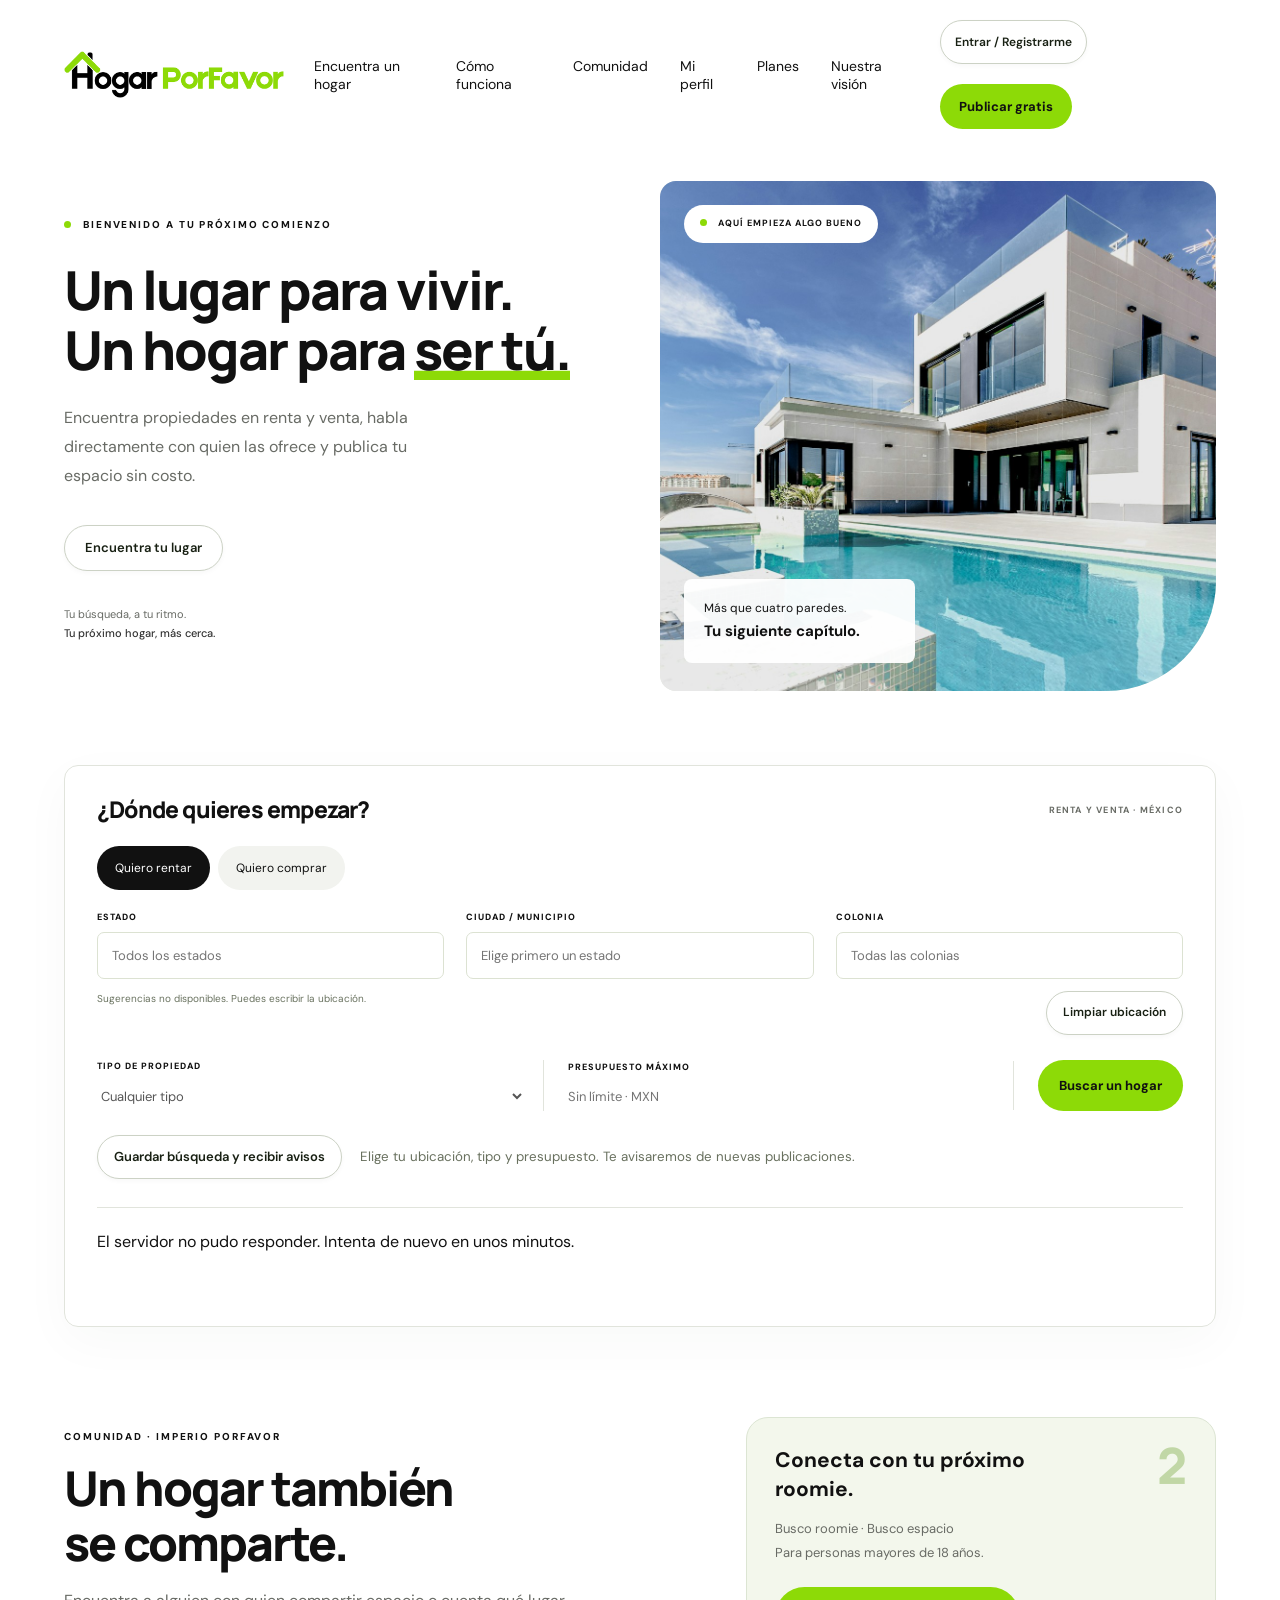
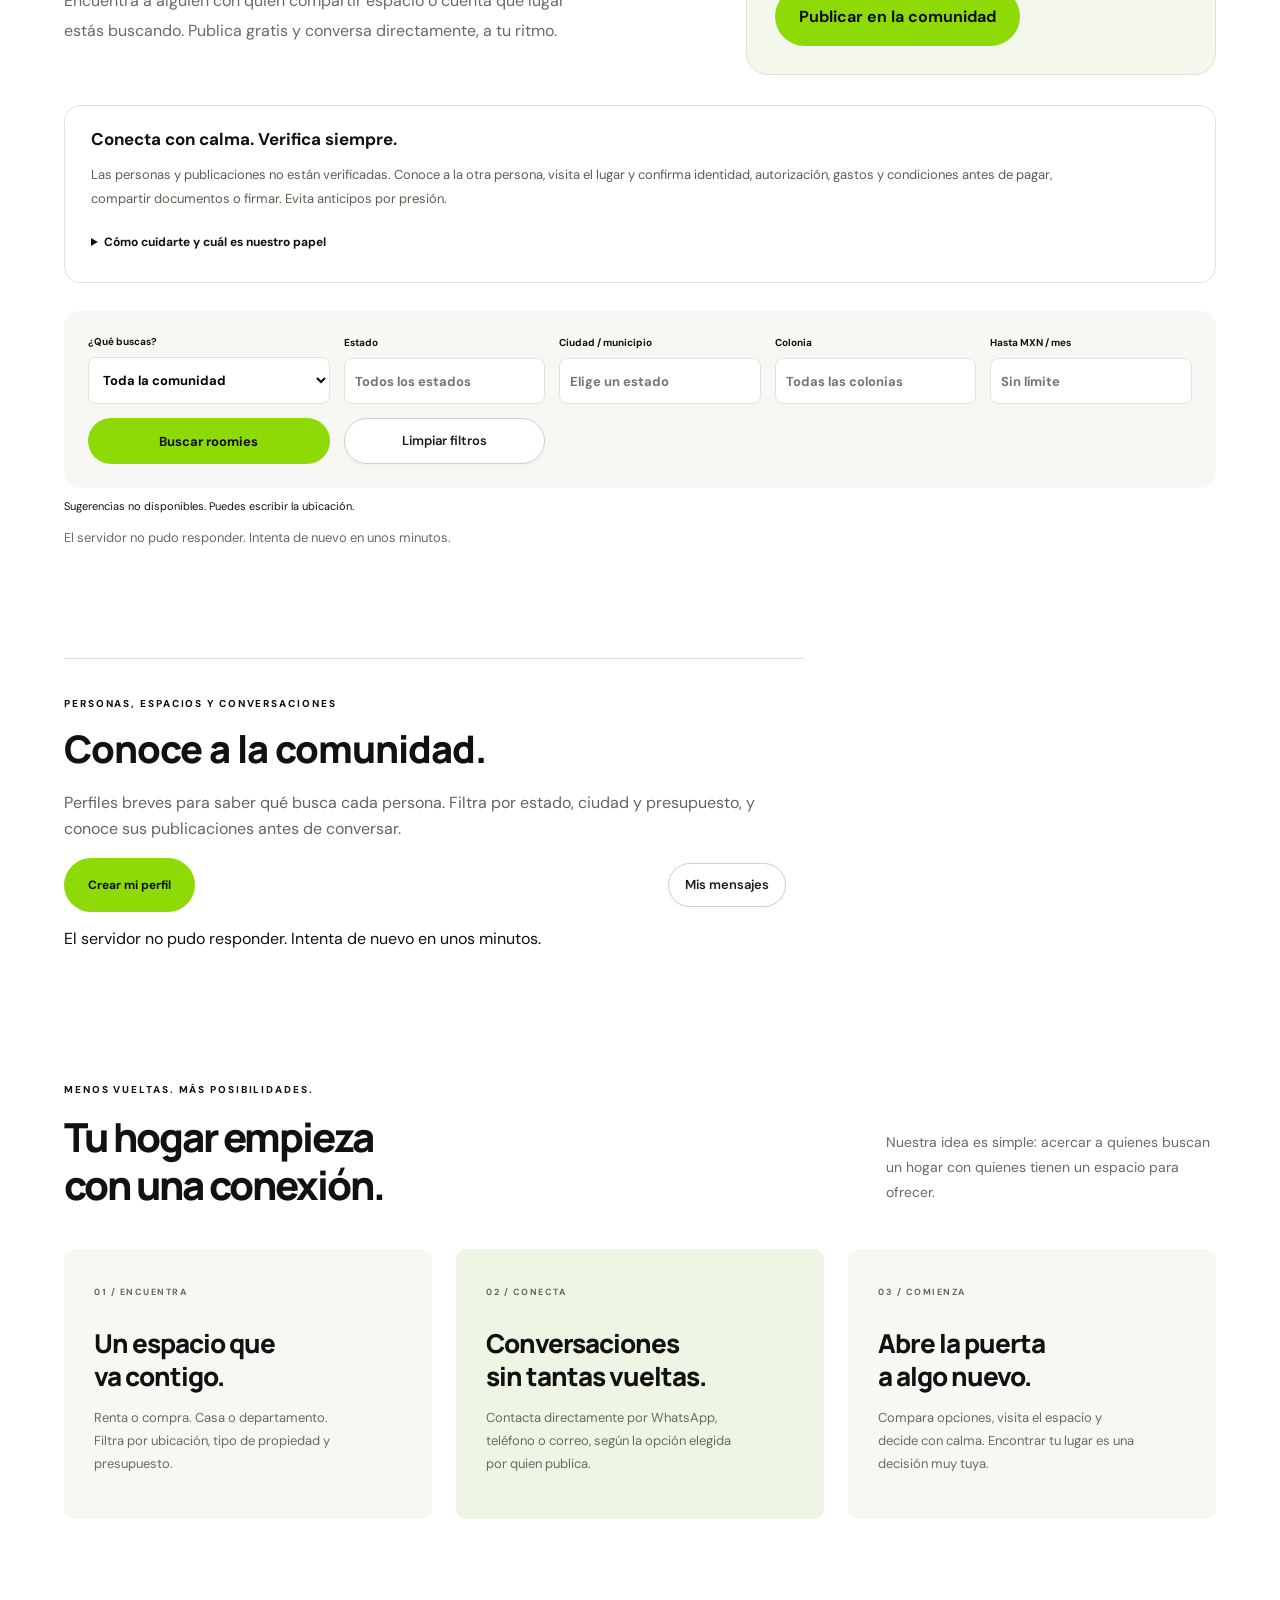
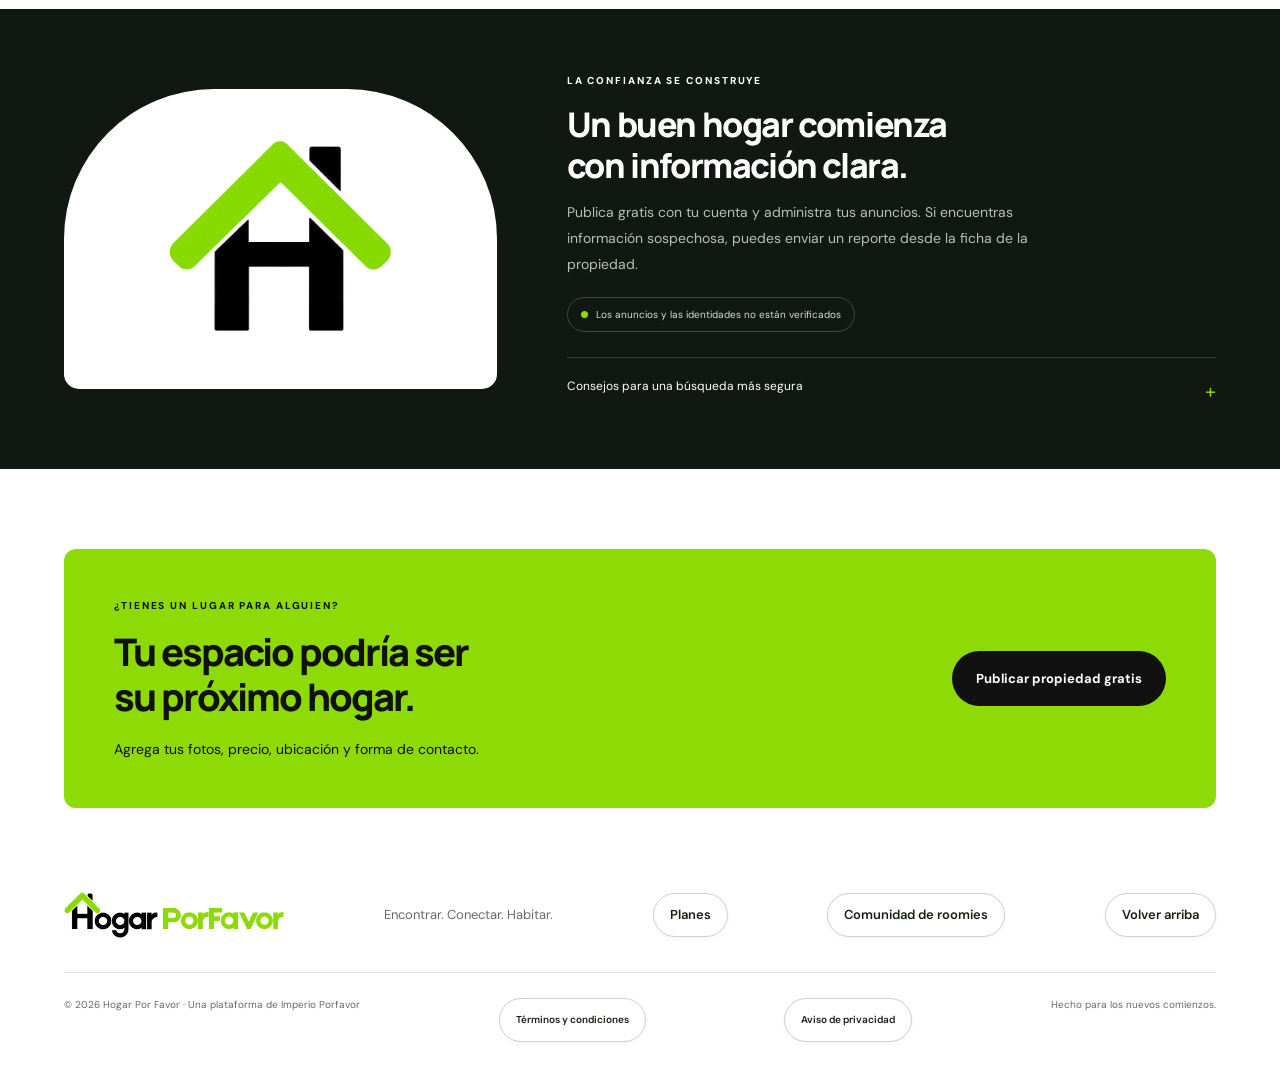
==== index.html @ 88449807 "Load pill button styles with stronger rules" ====
<!doctype html>
<html lang="es-MX">
<head>
  <meta charset="utf-8"><meta name="viewport" content="width=device-width,initial-scale=1">
  <title>Hogar Por Favor | Tu próximo comienzo</title>
  <meta name="description" content="Un nuevo espacio para encontrar y ofrecer un hogar en México. Conoce Hogar Por Favor: vivienda, cercanía y trato directo.">
  <meta name="theme-color" content="#8DDA07"><link rel="icon" type="image/png" sizes="96x96" href="favicon.png?v=5"><link rel="canonical" href="https://hogarporfavor.com/">
  <meta property="og:title" content="Hogar Por Favor · Tu próximo comienzo"><meta property="og:description" content="Encontrar un hogar debería sentirse así de simple."><meta property="og:image" content="https://hogarporfavor.com/hogar.jpg">
  <link rel="stylesheet" href="style.css?v=38"><script src="unsaved.js?v=2" defer></script><script src="feedback.js?v=2" defer></script><script src="busy-ui.js?v=3" defer></script><script src="app-fixed.js?v=1" defer></script><script src="favorites.js?v=2" defer></script><script src="places.js?v=3" defer></script><script src="saved-searches.js?v=7" defer></script><script src="hero.js?v=3" defer></script><script src="roomies.js?v=1" defer></script><script src="community.js?v=5" defer></script>
<script src="property-stats.js?v=4" defer></script><script src="stats-chart.js?v=2" defer></script><script src="drafts.js?v=3" defer></script><link rel="stylesheet" href="/interactions-v2.css?v=1"></head>
<body>
<a class="skip" href="#contenido">Saltar al contenido</a>
<header><a class="brand" href="#" aria-label="Hogar Por Favor, inicio"><img src="logo.png?v=2" width="220" height="50" alt="Hogar Por Favor"></a><nav aria-label="Principal"><a href="#explorar">Encuentra un hogar</a><a href="#como-funciona">Cómo funciona</a><a href="#comunidad">Comunidad</a><a href="#mi-perfil" data-open-profile>Mi perfil</a><a href="planes.html">Planes</a><a href="#confianza">Nuestra visión</a></nav><div class="account-nav"><button class="plain" id="account-open"><span id="account-label">Entrar / Registrarme</span><span id="account-unread" class="message-badge" hidden></span></button><button class="button small" data-open>Publicar gratis </button></div></header><nav class="mobile-community-nav" aria-label="Explora Hogar Por Favor"><a href="#explorar">Propiedades</a><a href="#comunidad">Comunidad</a><a href="#mi-perfil" data-open-profile>Mi perfil</a><a href="planes.html">Planes</a></nav>
<main id="contenido">
<section class="hero"><div class="hero-copy"><div class="eyebrow"><span class="dot"></span> BIENVENIDO A TU PRÓXIMO COMIENZO</div><h1>Un lugar para vivir.<br>Un hogar para <span>ser tú.</span></h1><p>Encuentra propiedades en renta y venta, habla directamente con quien las ofrece y publica tu espacio sin costo.</p><a class="text-link" href="#explorar">Encuentra tu lugar </a><div class="hero-note"><p>Tu búsqueda, a tu ritmo.<br><strong>Tu próximo hogar, más cerca.</strong></p></div></div><div class="hero-photo" id="hero-carousel" role="region" aria-roledescription="carrusel" aria-label="Imágenes de portada"><a class="hero-slide-link" hidden></a><div class="hero-slides"><img class="is-active" src="hogar.jpg" alt="Casa contemporánea con jardín y espacios abiertos" fetchpriority="high"></div><div class="photo-label"><span class="dot"></span> AQUÍ EMPIEZA ALGO BUENO</div><div class="floating-note">Más que cuatro paredes.<br><strong data-hero-image-title>Tu siguiente capítulo.</strong><a class="hero-image-cta" hidden>Ver más</a></div><div class="carousel-controls" hidden><button type="button" data-hero-prev aria-label="Imagen anterior">‹</button><div class="carousel-dots" role="group" aria-label="Elegir imagen"></div><button type="button" data-hero-next aria-label="Imagen siguiente">›</button><button type="button" data-hero-pause aria-label="Pausar carrusel">Ⅱ</button></div></div></section>
<section class="search-wrap" id="explorar" aria-labelledby="search-title"><div class="search-top"><h2 id="search-title">¿Dónde quieres empezar?</h2><span class="launch-label">RENTA Y VENTA · MÉXICO</span></div><form id="search"><div class="mode" role="group" aria-label="Operación"><button type="button" class="selected" data-mode="renta" aria-pressed="true">Quiero rentar</button><button type="button" data-mode="venta" aria-pressed="false">Quiero comprar</button></div><div class="location-filters"><label><span>ESTADO</span><input id="search-state" placeholder="Todos los estados" maxlength="100" aria-label="Estado para buscar"></label><label><span>CIUDAD / MUNICIPIO</span><input id="search-city" placeholder="Elige primero un estado" maxlength="100" aria-label="Ciudad o municipio para buscar" disabled></label><label><span>COLONIA</span><input id="search-neighborhood" placeholder="Todas las colonias" maxlength="100" aria-label="Colonia para buscar" disabled></label></div><div class="location-help"><span id="search-location-status" role="status" aria-live="polite">Cargando sugerencias de lugares…</span><button type="button" class="plain" id="clear-location">Limpiar ubicación</button></div><div class="search-fields"><label><span>TIPO DE PROPIEDAD</span><select id="property"><option value="">Cualquier tipo</option><option>Casa</option><option>Departamento</option><option>Habitación</option><option>Terreno</option></select></label><label><span>PRESUPUESTO MÁXIMO</span><input id="budget" type="number" min="1" max="1000000000" placeholder="Sin límite · MXN"></label><button class="button" type="submit">Buscar un hogar </button></div></form><div class="save-search-entry"><button type="button" class="plain" data-save-search>Guardar búsqueda y recibir avisos</button><small>Elige tu ubicación, tipo y presupuesto. Te avisaremos de nuevas publicaciones.</small></div><div id="results" class="results" aria-live="polite"><p>Cargando propiedades…</p></div><div id="property-grid" class="property-grid"></div><div id="pagination" class="pagination"></div></section>
<section class="roomies-section" id="comunidad" aria-labelledby="roomies-title"><div class="roomies-heading"><div><span class="eyebrow">COMUNIDAD · IMPERIO PORFAVOR</span><h2 id="roomies-title">Un hogar también<br>se comparte.</h2><p>Encuentra a alguien con quien compartir espacio o cuenta qué lugar estás buscando. Publica gratis y conversa directamente, a tu ritmo.</p></div><div class="roomies-invite"><span class="roomies-mark" aria-hidden="true">2</span><strong>Conecta con tu próximo roomie.</strong><p>Busco roomie · Busco espacio<br>Para personas mayores de 18 años.</p><button type="button" class="button" data-roomie-new>Publicar en la comunidad</button></div></div><aside class="roomies-reminder"><strong>Conecta con calma. Verifica siempre.</strong><p>Las personas y publicaciones no están verificadas. Conoce a la otra persona, visita el lugar y confirma identidad, autorización, gastos y condiciones antes de pagar, compartir documentos o firmar. Evita anticipos por presión.</p><details><summary>Cómo cuidarte y cuál es nuestro papel</summary><p>Habla primero, acuerda visitas seguras y avisa a una persona de confianza. Revisa quién puede ofrecer el espacio y deja por escrito renta, depósito, servicios y reglas de convivencia. No publiques tu dirección exacta, identificaciones ni datos sensibles. Puedes reportar publicaciones sospechosas.</p><p>Hogar Por Favor, de Imperio Porfavor, facilita el contacto. No verifica identidades, inmuebles ni publicaciones; no garantiza compatibilidad ni participa en visitas, cobros, contratos o convivencia. Quien publica responde por su información y cada persona debe validar antes de decidir. La plataforma no asume los acuerdos, pagos o conflictos entre participantes; esto no excluye las responsabilidades que la ley le imponga.</p></details></aside><form id="roomies-filter" class="roomies-filter"><label>¿Qué buscas?<select name="intent"><option value="">Toda la comunidad</option>Busco roomie</option><option>Busco espacio</option></select></label><label>Estado<input name="state" maxlength="70" placeholder="Todos los estados"></label><label>Ciudad / municipio<input name="city" maxlength="100" placeholder="Elige un estado" disabled></label><label>Colonia<input name="neighborhood" maxlength="100" placeholder="Todas las colonias" disabled></label><label>Hasta MXN / mes<input name="budget" type="number" min="1" max="1000000" placeholder="Sin límite"></label><button type="submit" class="button">Buscar roomies</button><button type="button" class="plain" id="roomies-clear">Limpiar filtros</button></form><p id="roomies-location-status" class="location-note" role="status"></p><p id="roomies-status" role="status"></p><div id="roomies-grid" class="roomies-grid"></div><div id="roomies-pagination" class="pagination"></div><div class="social-heading"><span class="eyebrow">PERSONAS, ESPACIOS Y CONVERSACIONES</span><h3>Conoce a la comunidad.</h3><p>Perfiles breves para saber qué busca cada persona. Filtra por estado, ciudad y presupuesto, y conoce sus publicaciones antes de conversar.</p><div class="account-actions"><button type="button" class="button" data-social-edit>Crear mi perfil</button><button type="button" class="plain" data-social-inbox>Mis mensajes <span class="message-badge" data-message-count hidden></span></button></div></div><p id="social-profiles-status" role="status"></p><div id="social-profiles" class="roomies-grid"></div><div id="social-profiles-pages" class="pagination"></div></section><section class="intro" id="como-funciona"><div class="section-heading"><div><span class="eyebrow">MENOS VUELTAS. MÁS POSIBILIDADES.</span><h2>Tu hogar empieza<br>con una conexión.</h2></div><p>Nuestra idea es simple: acercar a quienes buscan un hogar con quienes tienen un espacio para ofrecer.</p></div><div class="steps"><article><span class="step">01 / ENCUENTRA</span><h3>Un espacio que<br>va contigo.</h3><p>Renta o compra. Casa o departamento. Filtra por ubicación, tipo de propiedad y presupuesto.</p></article><article><span class="step">02 / CONECTA</span><h3>Conversaciones<br>sin tantas vueltas.</h3><p>Contacta directamente por WhatsApp, teléfono o correo, según la opción elegida por quien publica.</p></article><article><span class="step">03 / COMIENZA</span><h3>Abre la puerta<br>a algo nuevo.</h3><p>Compara opciones, visita el espacio y decide con calma. Encontrar tu lugar es una decisión muy tuya.</p></article></div></section>
<section class="trust" id="confianza"><div class="trust-mark"><img src="house-mark.png" alt="Símbolo de Hogar Por Favor: una H con techo verde"></div><div><span class="eyebrow">LA CONFIANZA SE CONSTRUYE</span><h2>Un buen hogar comienza<br>con información clara.</h2><p>Publica gratis con tu cuenta y administra tus anuncios. Si encuentras información sospechosa, puedes enviar un reporte desde la ficha de la propiedad.</p><div class="status-pill"><span class="dot"></span> Los anuncios y las identidades no están verificados</div><details><summary>Consejos para una búsqueda más segura <span>+</span></summary><p>Tómate el tiempo de conocer el lugar y a quien lo ofrece. Confirma que tenga autorización para rentarlo o venderlo, revisa las condiciones y valida los documentos antes de pagar o firmar. Si algo no te queda claro, busca asesoría de una persona de confianza. Evita anticipos por presión y nunca compartas contraseñas ni códigos de acceso. Cada persona es responsable de comprobar la información y decidir con quién y bajo qué condiciones acuerda. Hogar Por Favor facilita el contacto; no verifica los anuncios ni interviene en pagos o contratos.</p></details></div></section>
<section class="cta"><div><span class="eyebrow">¿TIENES UN LUGAR PARA ALGUIEN?</span><h2>Tu espacio podría ser<br>su próximo hogar.</h2><p>Agrega tus fotos, precio, ubicación y forma de contacto.</p></div><button class="button dark" data-open>Publicar propiedad gratis </button></section>
</main>
<footer><div class="footer-top"><a class="brand" href="#"><img src="logo.png?v=2" width="220" height="50" alt="Hogar Por Favor"></a><p>Encontrar. Conectar. Habitar.</p><a href="planes.html" class="text-link">Planes</a><a href="#comunidad" class="text-link footer-community-link">Comunidad de roomies</a><a href="#contenido" class="text-link">Volver arriba </a></div><div class="footer-bottom"><span>© <span id="year">2026</span> Hogar Por Favor · Una plataforma de Imperio Porfavor</span><a class="plain" href="terminos.html">Términos y condiciones</a><a class="plain" href="privacidad.html">Aviso de privacidad</a><span>Hecho para los nuevos comienzos.</span></div></footer>

<div id="toast" role="status" class="toast" hidden></div>
<dialog id="auth-dialog" aria-labelledby="auth-title"><button class="close" aria-label="Cerrar" data-close>×</button><span class="eyebrow">BIENVENIDO A HOGAR POR FAVOR</span><h2 id="auth-title">Tu próximo comienzo.</h2><div class="auth-tabs"><button type="button" data-auth="login" class="selected">Entrar</button><button type="button" data-auth="register">Crear cuenta gratis</button></div><form id="auth-form"><label id="name-label" hidden>Tu nombre<input name="name" maxlength="70" autocomplete="name"></label><label>Correo electrónico<input type="email" name="email" required maxlength="254" autocomplete="email"></label><label id="recovery-label" hidden>Código de recuperación<input name="code" minlength="32" maxlength="32" autocomplete="off"></label><label id="password-wrapper"><span id="password-label">Contraseña</span><input name="password" type="password" required maxlength="72" autocomplete="current-password"><small id="password-help" hidden>Mínimo 12 caracteres. Usa una contraseña que no uses en otros sitios.</small></label><label id="privacy-check" class="check-label" hidden><input type="checkbox" name="privacy"><span>He leído el <a href="privacidad.html" target="_blank" rel="noopener">aviso de privacidad</a>. Mi correo de acceso no se publica automáticamente.</span></label><label id="terms-check" class="check-label" hidden><input type="checkbox" name="terms" value="1"><span>Tengo al menos 18 años y he leído y acepto los <a href="terminos-2026-11-01-v2.html" target="_blank" rel="noopener">términos y condiciones</a> (versión 2026-11-01.2).</span></label><input type="hidden" name="terms_version" value="2026-11-01.2"><a class="plain" href="privacidad.html" target="_blank" rel="noopener">Leer aviso de privacidad </a><button class="button full" type="submit" id="auth-submit">Entrar </button><p class="form-status" id="auth-status" role="status"></p><button type="button" class="plain" data-auth="forgot">Olvidé mi contraseña</button><br><button type="button" class="plain legacy-recovery" data-auth="recover">Usar un código de respaldo anterior</button></form></dialog>
<dialog id="recovery-dialog" aria-labelledby="recovery-title"><span class="eyebrow">GUÁRDALO EN UN LUGAR SEGURO</span><h2 id="recovery-title">Tu código de recuperación.</h2><p>Este código permite recuperar tu cuenta si olvidas la contraseña. Se muestra solo ahora; no lo compartas. También puedes solicitar un enlace de recuperación por correo.</p><code id="recovery-code" class="recovery-code"></code><button class="button full" id="recovery-download">Descargar código</button><button class="plain" id="recovery-continue">Ya lo guardé, continuar</button></dialog>
<dialog id="property-delete-dialog" aria-labelledby="property-delete-title"><button type="button" class="close" aria-label="Cerrar" data-close>×</button><span class="eyebrow">ELIMINACIÓN PERMANENTE</span><h2 id="property-delete-title">¿Eliminar esta propiedad?</h2><p><strong id="property-delete-name"></strong></p><p id="property-delete-photos"></p><p>Esta acción quitará la publicación del sitio y borrará sus fotos. No se puede deshacer.</p><form id="property-delete-form"><input type="hidden" name="id"><label class="check-label"><input type="checkbox" name="confirm_delete"><span>Confirmo que quiero eliminar esta publicación y sus fotos.</span></label><button type="button" class="plain" data-close>Conservar publicación</button><button type="submit" class="button full">Eliminar propiedad</button><p id="property-delete-status" class="form-status" role="status"></p></form></dialog><dialog id="draft-delete-dialog" aria-labelledby="draft-delete-title"><button type="button" class="close" aria-label="Cerrar" data-close>×</button><span class="eyebrow">REVISA ANTES DE ELIMINAR</span><h2 id="draft-delete-title">¿Eliminar este borrador?</h2><p><strong id="draft-delete-name"></strong></p><p id="draft-delete-photos"></p><p>Se eliminarán definitivamente el borrador y todas sus fotos guardadas. No podrás recuperarlos desde tu cuenta. Tus demás borradores, publicaciones y cuenta se conservarán.</p><form id="draft-delete-form"><input type="hidden" name="id"><input type="hidden" name="draft_revision"><div class="account-actions"><button type="button" class="plain" data-close>Conservar borrador</button><button type="submit" class="plain danger-action">Eliminar borrador y fotos</button></div><p class="form-status" id="draft-delete-status" role="status"></p></form></dialog><dialog id="publish-dialog" class="wide-dialog" aria-labelledby="publish-title"><button class="close" aria-label="Cerrar" data-close>×</button><span class="eyebrow">SIN COSTO · SIN INTERMEDIARIOS</span><h2 id="publish-title">Publica tu propiedad.</h2><p>Comparte información real y fotos de un espacio que tengas autorización para ofrecer. No incluyas documentos, rostros ni información confidencial.</p><p id="draft-autosave-status" class="draft-autosave-status" role="status" aria-live="polite"></p><form id="publish-form"><input type="hidden" name="draft_revision"><input type="hidden" name="id"><label>Título del anuncio<input name="title" required minlength="8" maxlength="100" placeholder="Departamento luminoso con terraza"></label><div class="form-grid"><label>Operación<select name="operation"><option>Renta</option><option>Venta</option></select></label><label>Tipo de propiedad<select name="type"><option>Casa</option><option>Departamento</option><option>Habitación</option><option>Terreno</option></select></label></div><label>Precio en MXN<input name="price" type="number" min="1" max="1000000000" step="1" required><small>Para renta, indica el precio mensual.</small></label><div class="form-grid"><label>Estado<input name="state" required maxlength="70" placeholder="Ej. Jalisco"></label><label>Ciudad o municipio<input name="city" required maxlength="100" placeholder="Ej. Guadalajara"></label></div><label>Colonia o zona<input name="neighborhood" maxlength="100" placeholder="Opcional; evita publicar la dirección exacta"></label><p id="publish-location-status" class="location-note" role="status" aria-live="polite">Sugerencias del catálogo postal de México.</p><div class="form-grid three"><label>Recámaras<input name="bedrooms" type="number" min="0" max="100" value="0" required></label><label>Baños<input name="bathrooms" type="number" min="0" max="100" value="0" required></label><label>Superficie m²<input name="area" type="number" min="0" max="10000000" value="0" required></label></div><label>Descripción<textarea name="description" rows="5" required minlength="30" maxlength="5000" placeholder="Describe el espacio, sus características y las condiciones de renta o venta."></textarea></label><label>Fotos de la propiedad<input type="file" name="photos[]" id="photos-input" accept="image/jpeg,image/png,image/webp" multiple><small id="photo-help">De 1 a 8 fotos JPG, PNG o WebP. Máximo 6 MB por foto.</small></label><div id="photo-preview" class="photo-preview"></div><div class="form-grid"><label>Contacto directo<select name="contact_type" id="contact-type"><option>WhatsApp</option><option>Teléfono</option><option>Correo</option></select></label><label>Dato de contacto<input name="contact" required maxlength="254" placeholder="Ej. 52 + 10 dígitos" inputmode="tel"></label></div><p class="location-note">Consulta cómo tratamos tus datos y cómo pedir su eliminación en el <a href="privacidad.html" target="_blank" rel="noopener">aviso de privacidad</a>.</p><label class="check-label"><input type="checkbox" name="contact_consent" value="1" required>Autorizo que mi nombre y este dato de contacto sean públicos en el anuncio.</label><label>Visibilidad<select name="status"><option value="active">Publicar ahora</option><option value="paused">Guardar pausado, sin mostrar al público</option><option value="rented">Ya rentada (solo renta)</option><option value="sold">Ya vendida (solo venta)</option></select></label><aside class="care-note"><strong>Publica con claridad. Conecta con confianza.</strong><p>Eres responsable de la información, las fotos y el contacto que compartes. Revisa que sean correctos y que tengas autorización para ofrecer el inmueble. Evita publicar documentos personales o la dirección exacta.</p><p>Acuerda las visitas con cuidado y valida la información de la otra persona antes de aceptar pagos o firmar. Tu anuncio aparecerá sin verificación de identidad o propiedad.</p></aside><label class="check-label"><input type="checkbox" name="terms" value="1" required><span>He leído y acepto los <a href="terminos-2026-11-01-v2.html" target="_blank" rel="noopener">términos y condiciones</a> (versión 2026-11-01.2) y confirmo que tengo autorización para ofrecer este inmueble y compartir su información.</span></label><input type="hidden" name="terms_version" value="2026-11-01.2"><button type="button" class="plain full" id="draft-save" data-save-action>Guardar borrador privado</button><p class="favorites-help">Puedes guardar un borrador aunque falten datos o fotos. No aparecerá en el catálogo.</p><button type="submit" class="button full" id="publish-submit">Publicar gratis </button><p class="form-status" id="publish-status" role="status"></p></form></dialog>
<dialog id="search-history-dialog" class="wide-dialog" aria-labelledby="search-history-title"><button class="close" aria-label="Cerrar" data-close>×</button><span class="eyebrow">TUS AVISOS, EN UN SOLO LUGAR</span><h2 id="search-history-title">Historial de avisos.</h2><p id="search-history-name" class="history-search-name"></p><p class="favorites-help">Fechas en horario de Ciudad de México. Registramos cuando el servidor acepta el envío; esto no confirma su llegada a la bandeja ni su lectura. Si un correo agrupó varias búsquedas, aquí aparecen solo las propiedades de esta búsqueda. Los anuncios se muestran según su estado actual.</p><div class="saved-search-actions"><button type="button" class="plain" id="search-history-back">Volver a Mi cuenta</button><button type="button" class="plain" id="search-history-refresh">Actualizar historial</button></div><form id="search-history-filters" class="history-filters"><label>Desde<input type="date" name="from"></label><label>Hasta<input type="date" name="to"></label><label class="history-query">Buscar propiedad<input type="search" name="q" maxlength="100" placeholder="Título, ubicación o referencia"></label><button type="submit" class="button">Filtrar historial</button><button type="button" class="plain" id="search-history-clear">Limpiar filtros</button></form><p class="favorites-help">Ambas fechas están incluidas. La búsqueda muestra los avisos que contienen una propiedad coincidente; conserva la lista completa de cada aviso. Para anuncios retirados, busca por su referencia.</p><div id="search-history-list"></div><p id="search-history-status" class="form-status" role="status"></p><div id="search-history-pages" class="pagination" aria-label="Páginas del historial"></div></dialog><dialog id="saved-search-dialog" aria-labelledby="saved-search-dialog-title"><button class="close" aria-label="Cerrar" data-close>×</button><span class="eyebrow">NUEVAS OPCIONES, A TU RITMO</span><h2 id="saved-search-dialog-title">Guarda tu búsqueda.</h2><form id="saved-search-form"><label>Nombre de la búsqueda<input name="name" required minlength="2" maxlength="70" placeholder="Ej. Mi próximo depa en Guadalajara"></label><label>Busco<select name="operation"><option>Renta</option><option>Venta</option></select></label><label>Estado<input name="state" required minlength="2" maxlength="70"></label><label>Ciudad o municipio (opcional)<input name="city" maxlength="100"></label><label>Colonia (opcional)<input name="neighborhood" maxlength="100"></label><p id="saved-search-location" class="location-note" role="status"></p><label>Tipo de propiedad<select name="type"><option value="">Cualquier tipo</option><option>Casa</option><option>Departamento</option><option>Habitación</option><option>Terreno</option></select></label><label>Presupuesto máximo en MXN<input name="budget" type="number" min="1" max="1000000000" placeholder="Sin límite"><small>Para renta, indica el máximo mensual.</small></label><label>Frecuencia de avisos<select name="frequency"><option value="immediate">Al momento</option><option value="daily">Una vez al día</option><option value="weekly">Una vez por semana</option></select></label><div id="search-clock-fields" hidden><label id="search-week-day-label" hidden>Día de la semana<select name="week_day"><option value="1">Lunes</option><option value="2">Martes</option><option value="3">Miércoles</option><option value="4">Jueves</option><option value="5">Viernes</option><option value="6">Sábado</option><option value="7">Domingo</option></select></label><label>Hora del aviso<input type="time" name="send_time" value="09:00"></label></div><p class="favorites-help">Horario de Ciudad de México. Al momento: revisión aproximadamente cada cinco minutos. Los resúmenes diarios o semanales siguen el día y la hora elegidos, solo si hay coincidencias. El envío puede demorarse por los límites compartidos del correo.</p><p id="saved-search-edit-note" class="care-note" hidden></p><label id="saved-search-consent" class="check-label"><input type="checkbox" name="email_consent" required><span>Quiero recibir avisos por correo de nuevas publicaciones que coincidan. Puedo pausarlos o eliminar esta búsqueda desde Mi cuenta. He leído el <a href="privacidad.html" target="_blank" rel="noopener">aviso de privacidad</a>.</span></label><p class="favorites-help">Se guardan hasta 10 búsquedas. No se envían anuncios anteriores ni se reserva ningún inmueble. Verifica siempre disponibilidad, identidad y condiciones antes de pagar o firmar.</p><button class="button full" id="saved-search-submit" type="submit">Guardar búsqueda</button><p id="saved-search-form-status" class="form-status" role="status"></p></form></dialog><dialog class="wide-dialog" id="property-stats-dialog" aria-labelledby="property-stats-title"><button class="close" aria-label="Cerrar" data-close>×</button><span class="eyebrow">EL MOVIMIENTO DE TU ANUNCIO</span><h2 id="property-stats-title">Estadísticas.</h2><label class="stats-period">Periodo de estadísticas<select id="property-stats-period"><option value="all">Todo el periodo</option><option value="7">Últimos 7 días</option><option value="30">Últimos 30 días</option></select></label><div id="property-stats-content" aria-live="polite"></div></dialog><dialog id="account-dialog" class="profile-dialog" aria-labelledby="account-title"><div class="profile-page-topbar"><div><span class="eyebrow">HOGAR POR FAVOR · IMPERIO PORFAVOR</span><span class="profile-page-label">MI PERFIL</span></div><button class="close" aria-label="Volver al inicio" data-close>×</button></div><div class="profile-page-body"><section class="profile-hero-card"><div class="profile-avatar-wrap"><img id="profile-avatar-img" alt="" hidden><span id="profile-avatar-mark" aria-hidden="true">H</span></div><div class="profile-identity"><span class="eyebrow">TU ESPACIO PERSONAL</span><h2 id="account-title">Mi perfil.</h2><strong id="profile-name"></strong><p id="account-description"></p><p id="profile-bio" class="profile-bio">Agrega una descripción breve desde “Editar perfil y foto”.</p><p id="profile-visibility" class="profile-visibility">Tu perfil de comunidad está oculto.</p><div class="profile-hero-actions"><button class="button" data-open>Publicar propiedad</button><button type="button" class="plain" data-social-edit>Editar perfil y foto</button><button type="button" class="plain" id="edit-name-open">Editar mi nombre</button></div></div></section><div id="email-account-status" class="email-account-status"></div><nav class="profile-jump-nav" aria-label="Secciones de mi perfil"><button type="button" data-profile-jump="profile-publications">Mis publicaciones</button><button type="button" data-profile-jump="profile-roomies">Roomies</button><button type="button" data-profile-jump="profile-favorites">Favoritos</button><button type="button" data-profile-jump="profile-searches">Búsquedas</button><button type="button" data-profile-jump="profile-messages">Mensajes</button><button type="button" data-profile-jump="profile-plans">Planes</button><button type="button" data-profile-jump="profile-settings">Seguridad</button></nav><section class="profile-content-section" id="profile-publications"><h3>Mis publicaciones</h3><section class="my-properties-section" aria-labelledby="my-properties-title"><div class="favorites-heading"><h3 id="my-properties-title">Mis propiedades</h3><button type="button" class="plain" id="my-properties-refresh">Actualizar propiedades</button></div><p class="favorites-help">Aquí aparecen tus publicaciones activas, pausadas, rentadas o vendidas. Puedes editarlas, quitarlas del catálogo o eliminarlas junto con sus fotos.</p><div id="my-properties" class="property-grid"></div><p class="form-status" id="account-status" role="status"></p></section><section class="my-drafts-section"><h3>Mis borradores</h3><p class="favorites-help">Privados, sin publicar. Guarda información incompleta y fotos para terminar después. Al publicar tendrás que completar los datos y aceptar los términos.</p><div id="my-drafts"></div><p id="drafts-empty">Todavía no tienes borradores.</p></section></section><section class="profile-content-section" id="profile-roomies"><h3>Mi comunidad de roomies</h3><section class="my-roomies-section"><h3>Mi comunidad de roomies</h3><button type="button" class="plain" data-roomie-new>Crear publicación de roomies</button><div id="my-roomie-posts"></div><p id="my-roomies-status" role="status"></p></section></section><section class="profile-content-section" id="profile-favorites"><h3>Mis favoritos</h3><section class="my-favorites-section" aria-labelledby="favorites-title"><div class="favorites-heading"><h3 id="favorites-title">Mis favoritos</h3><button type="button" class="plain" id="favorites-refresh">Actualizar favoritos</button></div><p class="favorites-help">Tu lista es privada. Guarda propiedades para volver a consultarlas; guardarlas no reserva el espacio ni garantiza su disponibilidad.</p><label class="check-label"><input type="checkbox" id="favorites-mail-enabled" disabled><span>Recibir por correo bajadas de precio y avisos de propiedades rentadas o vendidas</span></label><p class="favorites-help">Usamos tu correo confirmado y agrupamos cambios: hasta un aviso por hora y tres cada 24 horas. Puedes desactivarlos aquí o quitar una propiedad de favoritos.</p><p id="favorites-mail-status" class="form-status" role="status"></p><div id="my-favorites" class="property-grid"></div><p class="form-status" id="favorites-status" role="status"></p><div id="favorites-pages" class="pagination" aria-label="Páginas de favoritos"></div></section></section><section class="profile-content-section" id="profile-searches"><h3>Mis búsquedas</h3><section class="my-searches-section" aria-labelledby="saved-search-title"><div class="favorites-heading"><h3 id="saved-search-title">Mis búsquedas guardadas</h3><button type="button" class="plain" id="saved-search-refresh">Actualizar búsquedas</button></div><p class="favorites-help">Recibe nuevas opciones por correo confirmado, aunque no tengas abierta la página. Elige la frecuencia y el horario de cada búsqueda: al momento, diaria o semanal. Para los resúmenes, elige hora y día cuando corresponda, en horario de Ciudad de México; revisión cada cinco minutos. Solo se envían coincidencias pendientes, hasta un correo por hora y tres cada 24 horas por cuenta, sujeto a disponibilidad del correo. Al pausar se cancelan pendientes; al activar se incluyen solo próximas publicaciones.</p><button type="button" class="plain" data-save-search>Crear búsqueda guardada</button><div id="saved-search-list"></div><p id="saved-search-status" class="form-status" role="status"></p></section></section><section class="profile-content-section" id="profile-messages"><h3>Mi comunidad y mensajes</h3><section class="my-social-section"><h3>Mi perfil y mis mensajes</h3><button type="button" class="plain" data-social-edit>Crear / editar mi perfil social</button><button type="button" class="plain" data-social-inbox>Ver mis mensajes <span class="message-badge" data-message-count hidden></span></button><p id="account-message-summary" class="message-summary" role="status"></p><label class="check-label message-mail-choice"><input type="checkbox" id="message-mail-enabled" disabled><span>Recibir avisos por correo de mensajes sin leer</span></label><p class="message-mail-help">Se envían a tu correo confirmado, aunque no tengas abierta la página. Agrupamos los avisos: hasta uno por hora y tres al día, solo por mensajes nuevos pendientes. Si los lees antes del envío, se cancela el aviso.</p><p id="message-mail-status" class="form-status" role="status"></p><p>Oculta o elimina tu perfil cuando quieras desde su editor.</p></section></section><section class="profile-content-section" id="profile-plans"><h3>Planes y estadísticas</h3><section class="billing-section" aria-labelledby="billing-title"><div class="favorites-heading"><div><span class="eyebrow">CRECE A TU RITMO</span><h3 id="billing-title">Más espacio para tus propiedades.</h3></div></div><div id="billing-summary"></div><p id="billing-status" class="form-status" role="status"></p></section></section><section class="profile-content-section profile-settings-section" id="profile-settings"><h3>Datos y seguridad</h3><div class="account-actions"><button type="button" class="plain" id="change-email-open">Cambiar mi correo</button><button type="button" class="plain" id="change-password-open">Cambiar mi contraseña</button><button type="button" class="plain" id="sessions-open">Ver sesiones abiertas</button><a class="plain" href="/planes.html">Ver todos los planes</a></div><button type="button" class="plain" id="logout">Cerrar sesión</button><hr><button class="plain" id="delete-account-open">Eliminar mi cuenta y mis datos</button></section></div></dialog>
<dialog id="sessions-dialog" class="wide-dialog" aria-labelledby="sessions-title"><button class="close" aria-label="Cerrar" data-close>×</button><span class="eyebrow">TU ACCESO, BAJO CONTROL</span><h2 id="sessions-title">Sesiones abiertas.</h2><p>Revisa desde dónde has iniciado sesión. El navegador y el dispositivo son aproximados; no mostramos tu ubicación ni tu dirección IP. Te avisamos por correo cuando inicias sesión desde un navegador que no reconocemos.</p><div id="sessions-list"></div><p id="sessions-status" class="form-status" role="status"></p><button type="button" class="plain" id="sessions-refresh">Actualizar lista</button><details><summary>Cerrar sesión en todos los dispositivos</summary><p>Se cerrarán todas tus sesiones, incluida esta. Tu cuenta, contraseña, publicaciones y fotos se conservan.</p><form id="logout-all-form"><label>Contraseña actual<input name="current_password" type="password" autocomplete="current-password" required maxlength="72"></label><label class="check-label"><input name="confirm" type="checkbox" required><span>Entiendo que tendré que iniciar sesión nuevamente en todos mis dispositivos.</span></label><button class="button full" type="submit">Cerrar sesión en todos los dispositivos</button><p id="logout-all-status" class="form-status" role="status"></p></form></details><button type="button" class="plain" data-account-back>Volver a Mi cuenta</button></dialog><dialog id="change-email-dialog" aria-labelledby="change-email-title"><button class="close" aria-label="Cerrar" data-close>×</button><span class="eyebrow">TU CORREO DE ACCESO</span><h2 id="change-email-title">Cambia tu correo.</h2><p id="current-email-note"></p><p>Primero confirmaremos tu contraseña. Después enviaremos un código al nuevo correo; el cambio se guardará solo al verificarlo. Al confirmarlo, enviaremos un aviso a tu dirección anterior y a la nueva.</p><form id="change-email-request"><label>Nuevo correo electrónico<input name="new_email" type="email" required maxlength="254" autocomplete="email"></label><label>Contraseña actual<input name="current_password" type="password" required maxlength="72" autocomplete="current-password"></label><button class="button full" type="submit">Enviar código al nuevo correo </button><p id="change-email-request-status" class="form-status" role="status"></p></form><form id="change-email-confirm" hidden><p id="pending-email-note"></p><label>Código de 6 dígitos<input name="code" required pattern="[0-9]{6}" minlength="6" maxlength="6" inputmode="numeric" autocomplete="one-time-code"></label><small>Vence en 10 minutos. Hasta 5 intentos. Mantén abierta esta sesión.</small><button class="button full" type="submit">Confirmar y guardar nuevo correo </button><p id="change-email-confirm-status" class="form-status" role="status"></p></form><button type="button" class="plain" id="change-email-restart" hidden>Cancelar solicitud y usar otra dirección</button><p class="location-note">Esto cambia tu correo de acceso. El contacto público de tus anuncios se edita por separado.</p><button type="button" class="plain" data-account-back>Volver a Mi cuenta</button></dialog><dialog id="edit-name-dialog" aria-labelledby="edit-name-title"><button class="close" aria-label="Cerrar" data-close>×</button><span class="eyebrow">TU PERFIL</span><h2 id="edit-name-title">Actualiza tu nombre.</h2><p>Este nombre se muestra en tus publicaciones. Confirma el cambio con tu contraseña actual.</p><form id="edit-name-form"><label>Tu nombre<input name="name" required minlength="2" maxlength="70" autocomplete="name"></label><label>Contraseña actual<input name="current_password" type="password" required maxlength="72" autocomplete="current-password"></label><button type="button" class="plain" data-account-back>Volver a Mi cuenta</button><button class="button full" type="submit">Guardar nombre </button><p class="form-status" id="edit-name-status" role="status"></p></form></dialog><dialog id="change-password-dialog" aria-labelledby="change-password-title"><button class="close" aria-label="Cerrar" data-close>×</button><span class="eyebrow">CUIDA TU ACCESO</span><h2 id="change-password-title">Cambia tu contraseña.</h2><p>Usa una contraseña que no utilices en otros sitios. Tu sesión actual se mantendrá abierta; las demás se cerrarán. Te enviaremos un aviso de seguridad por correo.</p><form id="change-password-form"><label>Contraseña actual<input name="current_password" type="password" required maxlength="72" autocomplete="current-password"></label><label>Nueva contraseña<input name="new_password" type="password" required minlength="12" maxlength="72" autocomplete="new-password"><small>Al menos 12 caracteres. Evita espacios al inicio o al final.</small></label><label>Confirma la nueva contraseña<input name="confirm_password" type="password" required minlength="12" maxlength="72" autocomplete="new-password"></label><p class="location-note">Los códigos y enlaces de recuperación anteriores dejarán de funcionar. Si lo necesitas, podrás solicitar otro por correo.</p><button type="button" class="plain" data-account-back>Volver a Mi cuenta</button><button class="button full" type="submit">Guardar contraseña </button><p class="form-status" id="change-password-status" role="status"></p></form></dialog><dialog id="delete-account-dialog" aria-labelledby="delete-account-title"><button class="close" aria-label="Cerrar" data-close>×</button><span class="eyebrow">TÚ TIENES EL CONTROL</span><h2 id="delete-account-title">¿Eliminar tu cuenta?</h2><p>Se borrarán tu cuenta, tu perfil social, tus conversaciones y mensajes (incluido el historial compartido con otras personas), bloqueos, tus publicaciones de comunidad y todas tus publicaciones de propiedades (incluidas las pausadas o archivadas), sus fotos, reportes y constancias asociadas. Se cerrarán tus sesiones. Esta acción es permanente.</p><p>Las copias de respaldo del alojamiento se sustituyen conforme a su ciclo. No se eliminan copias de terceros ni conversaciones externas.</p><form id="delete-account-form"><label>Tu contraseña actual<input type="password" name="password" autocomplete="current-password" required maxlength="72"></label><label>Escribe ELIMINAR para confirmar<input name="confirmation" required pattern="ELIMINAR" autocomplete="off"></label><label class="check-label"><input type="checkbox" name="confirm_delete" required><span>Entiendo que se eliminarán mis datos y no podré recuperar mi cuenta ni mis anuncios.</span></label><button type="button" class="plain" id="delete-account-cancel">Conservar mi cuenta</button><button type="submit" class="button full">Eliminar definitivamente mi cuenta</button><p id="delete-account-status" class="form-status" role="status"></p></form></dialog><dialog id="detail-dialog" class="wide-dialog" aria-labelledby="detail-title"><button class="close" aria-label="Cerrar" data-close>×</button><div id="property-detail"></div></dialog>
<dialog id="report-dialog" aria-labelledby="report-title"><button class="close" aria-label="Cerrar" data-close>×</button><h2 id="report-title">Reportar publicación.</h2><p>Cuéntanos qué información parece incorrecta o sospechosa. No incluyas datos sensibles. El reporte se guarda para revisión; no oculta automáticamente el anuncio.</p><form id="report-form"><input type="hidden" name="id"><label>Motivo<textarea name="reason" required minlength="10" maxlength="1000" rows="4"></textarea></label><button class="button full">Enviar reporte</button><p id="report-status" class="form-status" role="status"></p></form></dialog>

<dialog id="email-dialog" aria-labelledby="email-title"><button class="close" aria-label="Cerrar" data-close>×</button><span class="eyebrow">UN PASO MÁS PARA PUBLICAR</span><h2 id="email-title">Confirma tu correo.</h2><p id="email-description"></p><form id="email-code-form" hidden><label>Código recibido por correo<input name="code" class="otp" inputmode="numeric" autocomplete="one-time-code" pattern="[0-9]{6}" minlength="6" maxlength="6" placeholder="000000" required></label><button class="button full" type="submit">Confirmar código </button></form><button class="button full" id="email-confirm">Confirmar correo</button><button class="button full" id="email-check">Ya confirmé mi correo</button><button class="plain" id="email-resend">Reenviar código</button><p id="email-status" role="status" class="form-status"></p><p class="email-fineprint">La verificación confirma que tienes acceso al correo. No acredita la identidad ni la propiedad de un inmueble.</p></dialog><dialog id="roomie-editor" class="wide-dialog" aria-labelledby="roomie-editor-title"><button type="button" class="close" aria-label="Cerrar" data-close>×</button><span class="eyebrow">COMUNIDAD · IMPERIO PORFAVOR</span><h2 id="roomie-editor-title">Encuentra tu próxima conexión.</h2><p>Comparte lo necesario para conversar. No incluyas tu dirección exacta, documentos ni información sensible. Solo mayores de 18 años.</p><form id="roomie-form"><input type="hidden" name="id"><label>Quiero publicar<select name="intent"><option>Busco roomie</option><option>Busco espacio</option></select></label><label>Título<input name="title" required minlength="8" maxlength="100" placeholder="Busco roomie para compartir departamento en Guadalajara"></label><label><span id="roomie-budget-label">Aportación mensual por persona en MXN</span><input name="budget" type="number" min="1" max="1000000" required><small>Explica en la descripción qué servicios incluye y cualquier depósito.</small></label><div class="form-grid"><label>Estado<input name="state" required maxlength="70"></label><label>Ciudad o municipio<input name="city" required maxlength="100"></label></div><label>Colonia o zona<input name="neighborhood" maxlength="100" placeholder="Opcional; sin dirección exacta"></label><p id="roomie-location-status" class="location-note" role="status"></p><label>Fecha orientativa de mudanza (opcional)<input name="move_in" type="date"></label><label>Cuéntanos sobre el espacio o lo que buscas<textarea name="description" rows="5" required minlength="30" maxlength="2500" placeholder="Zona, presupuesto, gastos, disponibilidad y acuerdos de convivencia que te gustaría conversar. Publica con respeto y sin exclusiones discriminatorias."></textarea></label><div class="form-grid"><label>Contacto<select name="contact_type"><option>Mensajes</option><option>WhatsApp</option><option>Teléfono</option><option>Correo</option></select><small>Mensajes usa tu perfil social visible y no muestra un contacto externo.</small></label><label>Dato de contacto<input name="contact" required maxlength="254" placeholder="Código de país + número"></label></div><label class="check-label"><input name="contact_consent" type="checkbox" required><span>Autorizo que mi nombre y este contacto sean públicos en la comunidad. Mi correo de acceso no se publica automáticamente.</span></label><label>Visibilidad<select name="status"><option value="active">Publicar ahora</option><option value="paused">Guardar pausado</option></select></label><aside class="care-note"><strong>Un buen roomie empieza con información clara.</strong><p>Revisa identidad, espacio, autorización y condiciones antes de pagar o firmar. No envíes dinero por presión ni compartas documentos sensibles. La comunidad no verifica personas, propiedades ni acuerdos.</p><p>Hogar Por Favor, de Imperio Porfavor, facilita el contacto y no participa en pagos, contratos ni convivencia. Las personas participantes responden por la información que publican y por sus acuerdos, sin excluir las obligaciones legales de la plataforma.</p></aside><label class="check-label"><input name="safety" type="checkbox" required><span>Tengo al menos 18 años, entiendo estas precauciones y me corresponde verificar la información antes de tomar decisiones.</span></label><label class="check-label"><input name="terms" type="checkbox" required><span>He leído y acepto los <a href="terminos-2026-11-01-v2.html" target="_blank" rel="noopener">términos y condiciones</a> (versión 2026-11-01.2) y he leído el <a href="privacidad.html" target="_blank" rel="noopener">aviso de privacidad</a>.</span></label><input type="hidden" name="terms_version" value="2026-11-01.2"><button type="submit" class="button full">Guardar publicación</button><p id="roomie-form-status" class="form-status" role="status"></p></form></dialog><dialog id="roomie-detail" class="wide-dialog" aria-labelledby="roomie-detail-title"><button class="close" type="button" aria-label="Cerrar" data-close>×</button><div id="roomie-detail-body"></div></dialog><dialog id="roomie-report-dialog" aria-labelledby="roomie-report-title"><button class="close" type="button" aria-label="Cerrar" data-close>×</button><h2 id="roomie-report-title">Cuidemos la comunidad.</h2><p>Cuéntanos qué te preocupa, sin incluir documentos ni datos sensibles.</p><form id="roomie-report-form"><input type="hidden" name="id"><label>Motivo<textarea name="reason" required minlength="10" maxlength="1000" rows="4"></textarea></label><button class="button full" type="submit">Enviar reporte</button><p id="roomie-report-status" role="status"></p></form></dialog>
<dialog id="social-editor" class="wide-dialog" aria-labelledby="social-editor-title"><button class="close" aria-label="Cerrar" data-close>×</button><span class="eyebrow">COMUNIDAD · IMPERIO PORFAVOR</span><h2 id="social-editor-title">Tu perfil, a tu manera.</h2><p>Solo información básica. Tu correo de acceso no se publica automáticamente. No incluyas documentos, datos sensibles ni tu dirección exacta.</p><form id="social-form"><label>Foto de perfil<input id="social-avatar" name="avatar" type="file" accept="image/jpeg,image/png,image/webp"><small>JPG, PNG o WebP · máximo 4 MB. La foto se muestra solo cuando tu perfil de comunidad está visible.</small></label><img id="social-avatar-preview" class="social-avatar-preview" alt="Vista previa de tu foto de perfil" hidden><p>Nombre público: <strong id="social-name"></strong>. Puedes editarlo desde Mi perfil.</p><label>Mi estado en la comunidad<select name="intent"><option>Busco espacio</option><option>Ofrezco espacio</option><option>Busco roomie</option></select></label><div class="form-grid"><label>Estado / entidad<input name="state" required maxlength="70" autocomplete="off"></label><label>Ciudad / municipio<input name="city" required maxlength="100" autocomplete="off"></label></div><input name="neighborhood" type="hidden"><p id="social-location-status" class="form-status" role="status"></p><label>Presupuesto o aportación mensual en MXN<input name="budget" type="number" required min="1" max="1000000" inputmode="numeric"></label><label>Sobre mí y lo que busco<textarea name="bio" required minlength="20" maxlength="800" rows="5" placeholder="Cuenta cómo te gusta convivir, qué espacio buscas y qué condiciones necesitas acordar."></textarea></label><label class="check-label"><input type="checkbox" name="visible"><span>Mostrar mi perfil en la comunidad. Si lo desmarcas, nadie podrá abrirlo ni iniciar conversaciones nuevas desde él.</span></label><label class="check-label"><input type="checkbox" name="public_consent" required><span>Autorizo mostrar mi nombre y la información que elijo publicar cuando mi perfil sea visible.</span></label><label class="check-label"><input type="checkbox" name="safety" required><span>Soy mayor de 18 años. Verificaré a las personas, el espacio y las condiciones antes de pagar o firmar; no enviaré documentos sensibles ni dinero bajo presión.</span></label><label class="check-label"><input type="checkbox" name="terms" required><span>Acepto los <a href="terminos-2026-11-01-v2.html" target="_blank" rel="noopener">términos de la comunidad</a> y he leído el <a href="privacidad.html" target="_blank" rel="noopener">aviso de privacidad</a>.</span></label><input type="hidden" name="terms_version" value="2026-11-01.2"><button class="button full" type="submit">Guardar mi perfil</button><p id="social-form-status" class="form-status" role="status"></p></form><div class="account-actions"><button class="plain" type="button" id="social-hide">Ocultar ahora</button><button class="plain" type="button" id="social-delete">Eliminar solo mi perfil social</button></div><p>Ocultar o eliminar este perfil conserva tus anuncios y conversaciones. Puedes administrar los anuncios desde Mi cuenta; para borrar también conversaciones y todos tus datos usa Eliminar mi cuenta.</p></dialog>
<dialog id="social-profile-dialog" class="wide-dialog" aria-labelledby="social-profile-title"><button class="close" aria-label="Cerrar" data-close>×</button><div id="social-profile-body"></div></dialog>
<dialog id="social-inbox" class="wide-dialog" aria-labelledby="social-inbox-title"><button class="close" aria-label="Cerrar" data-close>×</button><span class="eyebrow">CONVERSACIONES PRIVADAS</span><h2 id="social-inbox-title">Tus mensajes.</h2><p>Conversa aquí antes de compartir tu contacto. No hay verificación de identidad. No envíes documentos, contraseñas ni datos bancarios.</p><button class="plain" id="social-inbox-refresh" type="button">Actualizar conversaciones</button><p id="social-inbox-status" role="status"></p><div id="social-thread-list"></div></dialog>
<dialog id="social-chat" class="wide-dialog" aria-labelledby="social-chat-title"><button class="close" aria-label="Cerrar" data-close>×</button><span class="eyebrow">CONVERSACIÓN PRIVADA</span><h2 id="social-chat-title">Conversación</h2><p class="chat-care">Ve con calma. Verifica todo antes de pagar o firmar. Si decides compartir un contacto externo, hazlo solo cuando te sientas cómodo.</p><div class="chat-tools"><button class="plain" id="social-chat-back" type="button">Mis conversaciones</button><button class="plain" id="social-chat-refresh" type="button">Actualizar</button><button class="plain" id="social-chat-report" type="button">Reportar usuario</button><button class="plain" id="social-chat-block" type="button">Bloquear</button></div><button class="plain" id="social-chat-older" type="button" hidden>Ver mensajes anteriores</button><div id="social-messages" class="social-messages" aria-label="Mensajes de la conversación"></div><form id="social-message-form"><label>Tu mensaje<textarea name="body" rows="3" required maxlength="2000" placeholder="Preséntate y pregunta por el espacio o las condiciones."></textarea></label><button class="button" type="submit">Enviar mensaje</button><p id="social-message-status" class="form-status" role="status"></p></form><p>Los mensajes se actualizan mientras esta conversación está abierta y activa. Bloquear impide mensajes en ambas direcciones. Ocultar un perfil no cierra conversaciones existentes.</p></dialog>
<dialog id="social-report-dialog" aria-labelledby="social-report-title"><button class="close" aria-label="Cerrar" data-close>×</button><h2 id="social-report-title">Reportar usuario.</h2><form id="social-report-form"><label>¿Qué actividad te preocupa?<textarea name="reason" required minlength="10" maxlength="1000" rows="5"></textarea></label><label id="social-report-share" class="check-label"><input type="checkbox" name="share_messages"><span>Autorizo compartir con el admin los últimos 20 mensajes de esta conversación para revisar este reporte. No se comparte con el público.</span></label><p>El reporte es privado y requiere revisión. No es un servicio de emergencia ni garantiza una respuesta inmediata.</p><button class="button" type="submit">Enviar reporte</button><p id="social-report-status" class="form-status" role="status"></p></form></dialog>
<aside id="message-notice" class="message-notice" aria-label="Aviso de mensajes" hidden><p id="message-notice-text" role="status"></p><div><button class="button small" type="button" data-social-inbox>Ver mensajes</button><button class="plain" type="button" id="message-notice-close" aria-label="Ocultar aviso de mensajes">Cerrar</button></div></aside></body></html>
---- style.css ----
@import url('https://fonts.googleapis.com/css2?family=DM+Sans:wght@400;500;600;700&family=Manrope:wght@400;500;600;700;800&display=swap');
:root{--lime:#8DDA07;--ink:#111;--muted:#686b65;--paper:#f7f8f4;--line:#e1e4dc}*{box-sizing:border-box}html{scroll-behavior:smooth;scroll-padding-top:30px}body{margin:0;color:var(--ink);background:white;font-family:'DM Sans',Arial,sans-serif;font-size:16px}button,input,select,textarea{font:inherit}button,a,input,select,textarea{-webkit-tap-highlight-color:transparent}a{color:inherit;text-decoration:none}button{cursor:pointer}button:focus-visible,a:focus-visible,summary:focus-visible{outline:3px solid #539400;outline-offset:5px}input:focus,select:focus,textarea:focus{outline:2px solid #539400;outline-offset:2px}.skip{position:absolute;top:-70px;background:var(--lime);padding:16px;z-index:100}.skip:focus{top:0}header{max-width:1440px;margin:auto;padding:20px 5%;display:flex;align-items:center;justify-content:space-between;gap:30px}.brand{display:block;line-height:0}.brand img{width:144px;height:72px;object-fit:contain}nav{display:flex;gap:32px;font-size:14px}nav a:hover{color:#497600}.button{background:var(--lime);border:0;border-radius:8px;padding:19px 24px;display:inline-flex;align-items:center;justify-content:space-between;gap:32px;font-weight:700;color:#111;transition:background .2s,transform .2s}.button:hover{background:#a1eb28;transform:translateY(-2px)}.button span{font-size:23px;line-height:1}.button.small{padding:14px 19px;font-size:13px}.hero{max-width:1440px;margin:12px auto 0;display:grid;grid-template-columns:1fr 1fr;gap:40px;padding:20px 5% 74px}.hero-copy{padding-top:37px;position:relative}.eyebrow{font-size:10px;font-weight:800;letter-spacing:1.9px;display:block}.dot{display:inline-block;width:7px;height:7px;border-radius:50%;background:var(--lime);margin-right:8px}h1,h2,h3{font-family:Manrope,Arial,sans-serif;font-weight:800;letter-spacing:-2px}h1{font-size:clamp(40px,4.2vw,66px);line-height:1.12;margin:29px 0 24px}h1>span{position:relative;display:inline-block}h1>span:after{content:'';height:9px;position:absolute;bottom:0;left:0;right:0;background:var(--lime);z-index:-1}.hero-copy>p{max-width:390px;color:var(--muted);font-size:16px;line-height:1.8}.text-link{border:0;background:none;padding:0;display:inline-flex;align-items:center;gap:30px;font-weight:700;font-size:14px}.hero-copy>.text-link{margin:18px 0 34px;border-bottom:1px solid #aaa;padding-bottom:11px}.hero-note{display:flex;align-items:center;gap:15px;font-size:11px;line-height:1.7}.hero-note>span{background:var(--paper);border-radius:50%;width:43px;height:43px;text-align:center;line-height:40px;font-size:26px}.hero-note p{margin:0;color:var(--muted)}.hero-note strong{color:#333;font-weight:500}.hero-photo{height:536px;position:relative;border-radius:16px 16px 110px 16px;overflow:hidden}.hero-photo>img{height:100%;width:100%;object-fit:cover;object-position:50% 50%}.photo-label{position:absolute;top:24px;left:24px;background:white;border-radius:30px;padding:12px 16px;font-size:9px;letter-spacing:1px;font-weight:700}.floating-note{position:absolute;left:24px;bottom:28px;background:rgba(255,255,255,.95);padding:19px 55px 19px 20px;border-radius:8px;font-size:12px;line-height:1.7}.floating-note strong{font-size:15px}.floating-note>span{position:absolute;right:18px;top:22px;font-size:25px}.search-wrap{max-width:1260px;margin:0 auto 90px;border:1px solid var(--line);border-radius:14px;padding:30px 32px;box-shadow:0 15px 50px #21300008}.search-top{display:flex;align-items:center;justify-content:space-between;margin-bottom:22px}.search-top h2{font-size:23px;letter-spacing:-.8px;margin:0}.launch-label{font-size:9px;font-weight:700;letter-spacing:1.2px;color:var(--muted)}.mode{display:flex;gap:8px;margin-bottom:21px}.mode button{border:0;padding:10px 18px;background:#f2f3ef;border-radius:6px;font-size:12px}.mode .selected{background:#111;color:white}.search-fields{display:grid;grid-template-columns:1.3fr 1fr 1fr auto;gap:24px;align-items:center}.search-fields label{border-right:1px solid var(--line);padding-right:18px;min-width:0}.search-fields label>span{display:block;font-size:9px;font-weight:800;letter-spacing:1px;margin-bottom:10px}.search-fields input,.search-fields select{width:100%;border:0;background:white;padding:5px 0;font-size:13px;min-width:0;color:#555}.search-fields .button{font-size:13px;padding:17px 21px;gap:20px}.results{display:flex;gap:18px;align-items:center;margin-top:28px;border-top:1px solid var(--line);padding-top:23px}.empty-icon{font-size:32px;color:#5a791f}.results h3{font-family:inherit;font-size:13px;letter-spacing:0;margin:0 0 6px}.results p{font-size:12px;color:var(--muted);margin:0;line-height:1.6}.results .text-link{margin-left:auto;white-space:nowrap;font-size:12px}.intro{max-width:1260px;margin:0 auto 90px}.section-heading{display:flex;align-items:end;justify-content:space-between;gap:30px;margin-bottom:40px}h2{font-size:40px;line-height:1.2;margin:17px 0 0}.section-heading>p{color:var(--muted);font-size:14px;line-height:1.8;max-width:330px;margin:0 0 4px}.steps{display:grid;grid-template-columns:repeat(3,1fr);gap:24px}.steps article{padding:30px;background:var(--paper);position:relative;min-height:270px;border-radius:10px}.steps article:nth-child(2){background:#eff5e5}.step{font-size:9px;letter-spacing:1.5px;font-weight:700;color:#666}.steps h3{font-size:26px;line-height:1.25;letter-spacing:-1px;margin:27px 0 15px}.steps p{font-size:13px;color:var(--muted);line-height:1.75;max-width:260px}.step-symbol{position:absolute;right:25px;top:20px;font-size:30px}.trust{background:#111811;color:white;display:grid;grid-template-columns:.8fr 1.2fr;gap:70px;padding:65px max(5%,calc((100% - 1200px)/2));align-items:center}.trust-mark{height:300px;display:flex;align-items:center;justify-content:center;border:1px solid #34402c;border-radius:150px 150px 15px 15px;font-family:Manrope,Arial;font-size:180px;line-height:1;font-weight:800;color:var(--lime);position:relative}.trust-mark>span{font-size:60px;position:absolute;top:25px;right:25px}.trust h2{font-size:34px;letter-spacing:-1.4px}.trust p{color:#b8c0b4;font-size:14px;line-height:1.85;max-width:520px}.status-pill{display:inline-flex;align-items:center;border:1px solid #3d4a36;border-radius:30px;padding:10px 13px;font-size:10px;color:#d7dfcf;margin:5px 0 25px}.trust details{border-top:1px solid #34402c;padding-top:20px}.trust summary{cursor:pointer;font-size:12px;list-style:none;display:flex;justify-content:space-between}.trust summary span{color:var(--lime);font-size:20px}.cta{max-width:1260px;margin:80px auto;background:var(--lime);border-radius:12px;display:flex;justify-content:space-between;align-items:center;padding:50px;gap:30px}.cta h2{font-size:38px}.cta p{font-size:14px;margin:20px 0 0}.dark{background:#111;color:white;font-size:13px}.dark:hover{background:#2b3523}footer{max-width:1260px;margin:0 auto;padding-bottom:25px}.footer-top{display:flex;align-items:center;justify-content:space-between;padding-bottom:30px}.footer-top>p{font-size:13px;color:var(--muted)}.footer-bottom{border-top:1px solid var(--line);padding-top:25px;display:flex;justify-content:space-between;gap:20px;font-size:10px;color:var(--muted)}.plain{border:0;background:none;text-decoration:underline;color:inherit;font-size:12px;padding:0}.footer-bottom .plain{font-size:10px}dialog{border:0;border-radius:16px;padding:40px;width:min(580px,calc(100% - 30px));max-height:90vh;box-shadow:0 30px 100px #0003}dialog::backdrop{background:#10200899;backdrop-filter:blur(4px)}dialog h2{font-size:32px;margin:15px 0}dialog p{font-size:13px;line-height:1.8;color:var(--muted)}.close{position:absolute;right:18px;top:14px;border:0;background:var(--paper);border-radius:50%;height:30px;width:30px;font-size:23px}#draft-form label{display:block;font-size:12px;font-weight:700;margin:14px 0}#draft-form input,#draft-form textarea,#draft-form select{width:100%;display:block;margin-top:7px;border:1px solid #d9ddd2;border-radius:6px;padding:12px;background:#fff;font-size:13px}.form-grid{display:grid;grid-template-columns:1fr 1fr;gap:15px}#draft-form .button{width:100%;font-size:13px;margin-top:10px}#draft-form .plain{margin:8px 18px 0 0}#draft-status{color:#386700}
@media(min-width:1500px){.search-wrap,.intro,.cta,footer{max-width:1260px}}@media(max-width:1350px){.search-wrap,.intro,.cta,footer{margin-left:5%;margin-right:5%}.hero-photo{height:510px}}@media(max-width:1000px){nav{gap:15px;font-size:12px}.hero{gap:25px}h1{font-size:44px}.hero-photo{height:500px}.search-fields{grid-template-columns:1fr 1fr;gap:20px}.search-fields label{border:0}.search-fields .button{min-height:55px}.steps article{padding:23px}.steps h3{font-size:23px}.trust{gap:35px}.trust h2{font-size:29px}.cta{padding:35px}.cta h2{font-size:32px}}@media(max-width:700px){header{padding:14px 5%;gap:10px}.brand img{width:112px;height:56px}nav{display:none}.button.small{font-size:10px;padding:12px;gap:12px}.hero{grid-template-columns:1fr;padding-top:0;padding-bottom:35px;gap:25px}.hero-copy{padding-top:20px}.eyebrow{font-size:8px;letter-spacing:1.3px}h1{font-size:43px;letter-spacing:-2px;margin:22px 0 18px}.hero-copy>p{font-size:14px}.hero-copy>.text-link{margin-bottom:20px}.hero-note{display:none}.hero-photo{height:330px;border-radius:12px 12px 65px 12px}.photo-label{left:16px;top:16px;font-size:8px}.floating-note{left:16px;bottom:18px;padding:13px 50px 13px 14px}.search-wrap{padding:24px 20px;margin-bottom:55px}.search-top{display:block}.search-top h2{font-size:21px}.launch-label{display:block;margin-top:9px;font-size:8px}.search-fields{grid-template-columns:1fr;gap:17px}.search-fields label{border-bottom:1px solid var(--line);padding-bottom:12px;padding-right:0}.search-fields input,.search-fields select{font-size:14px}.results{align-items:start;flex-wrap:wrap;gap:12px}.results>div{flex:1;min-width:200px}.results .text-link{margin-left:42px}h2{font-size:31px;letter-spacing:-1.3px}.section-heading{display:block;margin-bottom:25px}.section-heading>p{margin-top:20px}.steps{grid-template-columns:1fr;gap:13px}.steps article{min-height:0;padding:25px}.steps h3{margin-top:18px}.steps p{max-width:100%}.intro{margin-bottom:50px}.trust{grid-template-columns:1fr;padding:35px 6%;gap:30px}.trust-mark{display:none}.trust h2{font-size:29px}.cta{display:block;padding:30px 25px;margin-top:45px;margin-bottom:40px}.cta h2{font-size:29px}.cta .button{margin-top:28px}.footer-top{flex-wrap:wrap;gap:20px}.footer-top>p{font-size:11px}.footer-top>.text-link{font-size:11px}.footer-bottom{flex-wrap:wrap;line-height:1.7}.footer-bottom>span:last-child{width:100%}dialog{padding:32px 23px}.form-grid{gap:10px}}
@media(prefers-reduced-motion:reduce){html{scroll-behavior:auto}*{transition:none!important}}
[hidden]{display:none!important}.account-nav{display:flex;align-items:center;gap:20px}.account-nav .plain{font-size:12px;text-decoration:none}.full{width:100%;margin-top:18px;justify-content:center}.wide-dialog{width:min(850px,calc(100% - 30px))}dialog form label{display:block;font-size:12px;font-weight:700;margin:16px 0}dialog form input:not([type=checkbox]),dialog form select,dialog form textarea{display:block;width:100%;border:1px solid #d9ddd2;border-radius:6px;padding:12px;margin-top:7px;background:white;font-size:14px;min-width:0}dialog small{display:block;font-size:11px;font-weight:400;line-height:1.6;color:var(--muted);margin-top:6px}dialog .check-label{display:flex;gap:10px;align-items:flex-start;line-height:1.7;font-weight:400}dialog .check-label input{margin:4px 0 0;flex-shrink:0}.three{grid-template-columns:repeat(3,1fr)}.auth-tabs{display:flex;gap:8px;margin:24px 0}.auth-tabs button{flex:1;border:0;border-radius:6px;padding:12px;background:var(--paper);font-size:12px}.auth-tabs .selected{background:#111;color:white}.form-status{min-height:20px;color:#375d16;font-size:13px}.recovery-code{display:block;padding:20px;background:var(--paper);border:1px dashed #aac486;overflow-wrap:anywhere;font-size:18px;margin:22px 0}.toast{position:fixed;bottom:25px;left:50%;transform:translateX(-50%);max-width:calc(100% - 30px);z-index:200;background:#192313;color:white;padding:15px 25px;border-radius:8px;box-shadow:0 4px 30px #0003;font-size:13px}.photo-preview{display:flex;gap:8px;overflow:auto}.photo-preview img{width:90px;height:75px;object-fit:cover;border-radius:6px}.property-grid{display:grid;grid-template-columns:repeat(3,minmax(0,1fr));gap:22px;margin-top:24px}.property-card{border:1px solid var(--line);border-radius:12px;overflow:hidden;min-width:0;background:white}.property-image{width:100%;height:210px;padding:0;position:relative;border:0;background:var(--paper);display:block}.property-image>img{width:100%;height:100%;object-fit:cover}.property-badge{position:absolute;left:14px;top:14px;border-radius:30px;background:white;padding:8px 12px;font-size:10px;font-weight:700}.property-card-body{padding:21px}.price{font-size:23px;font-weight:800;letter-spacing:-.8px}.price small{display:inline;font-size:10px;color:var(--muted);font-weight:500;letter-spacing:0}.property-card h3{letter-spacing:-.3px;font-size:17px;margin:13px 0 8px}.plain-title{border:0;padding:0;background:none;font:inherit;text-align:left}.property-location{font-size:12px;color:var(--muted);line-height:1.7}.property-specs{display:flex;gap:12px;flex-wrap:wrap;font-size:11px;padding-top:13px;border-top:1px solid var(--line);color:#555}.unverified{display:block;font-size:10px;color:#777;margin-top:15px}.owner-actions{display:flex;justify-content:space-between;gap:15px;margin-top:18px}.owner-actions .plain{font-size:11px}.account-actions{display:flex;align-items:center;justify-content:space-between;gap:20px}.account-actions .button{font-size:12px}.pagination{display:flex;justify-content:center;gap:12px;margin-top:20px}.pagination button{border:1px solid var(--line);padding:9px 14px;border-radius:6px;background:var(--paper);font-size:11px}button:disabled{cursor:default;opacity:.6}.detail-gallery{display:flex;overflow-x:auto;scroll-snap-type:x mandatory;gap:12px;margin:15px 0 25px;border-radius:10px}.detail-gallery img{width:100%;flex-shrink:0;height:360px;object-fit:contain;background:var(--paper);scroll-snap-align:start}.description-text{white-space:pre-wrap;overflow-wrap:anywhere}.contact-box{background:var(--paper);border-radius:10px;padding:22px;margin-top:25px;font-size:13px}.safety-note{background:#f6f2df;border-radius:6px;padding:15px;font-size:11px}.detail-actions{display:flex;gap:25px;margin-top:20px}#my-properties.property-grid{grid-template-columns:repeat(2,minmax(0,1fr))}#recovery-continue{display:block;margin:20px auto 0}@media(max-width:1000px){.property-grid{grid-template-columns:repeat(2,minmax(0,1fr))}.account-nav{gap:12px}header nav{display:none}}@media(max-width:600px){.property-grid,#my-properties.property-grid{grid-template-columns:1fr}.account-nav .plain{font-size:10px;max-width:75px}.account-nav{gap:10px}.property-image{height:230px}.detail-gallery img{height:240px}.wide-dialog{padding:30px 20px}.account-actions{align-items:flex-start}.account-actions .button{padding:13px}.three{gap:8px}.three label{font-size:10px}}
.brand img{width:220px;height:54px}@media(max-width:700px){.brand img{width:130px;height:42px}}
.email-account-status{background:#f1f6e9;padding:15px 20px;border-radius:8px;margin-bottom:20px}.email-account-status p{margin:0 0 8px}.email-fineprint,.legacy-recovery{font-size:10px!important;line-height:1.7}.legacy-recovery{margin-top:14px}.trust-mark{background:white;border:0}.trust-mark img{width:72%;height:85%;object-fit:contain}#email-resend{display:block;margin:20px auto 0}@media(max-width:700px){.trust-mark{display:flex;max-width:260px;height:240px;margin:auto;width:100%}}

.otp{font-size:28px!important;text-align:center;letter-spacing:8px;font-weight:700}
.location-filters{display:grid;grid-template-columns:repeat(3,minmax(0,1fr));gap:22px;margin:12px 0}.location-filters label{min-width:0}.location-filters label>span{display:block;font-size:9px;font-weight:800;letter-spacing:1px;margin-bottom:9px}.location-filters input{width:100%;min-width:0;border:1px solid #dce2d2;border-radius:7px;padding:14px;background:white;font-size:13px}.location-filters input:disabled{background:#f3f5ef;color:#8a9181}.location-help{display:flex;justify-content:space-between;gap:20px;font-size:10px;color:#69725f;margin:12px 0 25px;line-height:1.6}.location-help .plain{font-size:10px;white-space:nowrap}.location-note{font-size:11px!important}.search-fields{grid-template-columns:1fr 1fr auto}.account-nav{flex-wrap:wrap}#admin-nav-link{color:#487700}@media(max-width:700px){.location-filters{grid-template-columns:1fr;gap:14px}.location-help{flex-wrap:wrap;gap:10px}.search-fields{grid-template-columns:1fr}.account-nav{max-width:calc(100% - 140px)}}

.care-note{margin:24px 0;padding:22px 24px;background:#f3f7ec;border:1px solid #dce7ce;border-radius:16px;text-align:left}.care-note strong{display:block;font-size:17px;line-height:1.4;color:#172014}.care-note p{font-size:14px;line-height:1.7;margin:10px 0 0;color:#46513e}.care-note .care-caption{font-size:12px;color:#5f6959}.care-label{display:block;font-size:10px;font-weight:700;letter-spacing:.12em;color:#587039;margin-bottom:9px}@media(max-width:600px){.care-note{padding:18px;border-radius:12px}}

.legal-page{max-width:820px;margin:70px auto;padding:0 24px 80px}.legal-page h1{font-size:clamp(32px,5vw,54px);letter-spacing:-.04em;line-height:1.1}.legal-version{font-size:13px;color:var(--muted)}.legal-page section{margin:34px 0}.legal-page h2{font-size:21px;letter-spacing:-.02em}.legal-page section p{font-size:15px;line-height:1.85;color:#485044}.check-label a{color:#345b13;text-decoration:underline;text-underline-offset:3px}.footer-bottom>a{font-size:11px}
/* Portada y controles táctiles */
.sr-only{position:absolute;width:1px;height:1px;padding:0;margin:-1px;overflow:hidden;clip:rect(0,0,0,0);white-space:nowrap;border:0}.hero-slides{position:absolute;inset:0;background:#e9eee3}.hero-slides img{position:absolute;inset:0;width:100%;height:100%;object-fit:cover;opacity:0;transition:opacity .65s ease}.hero-slides img.is-active{opacity:1}.hero-slides{touch-action:pan-y}.carousel-controls{position:absolute;bottom:20px;left:24px;right:24px;display:flex;align-items:center;gap:8px;z-index:2}.carousel-controls>button{width:44px;height:44px;border:1px solid #ffffff50;border-radius:50%;background:#172014a8;backdrop-filter:blur(12px);color:white;font-size:25px;display:grid;place-items:center}.carousel-controls [data-hero-pause]{font-size:16px;margin-left:4px}.carousel-dots{display:flex;align-items:center;justify-content:center;gap:3px;margin-right:auto}.carousel-dots button{border:0;background:transparent;width:25px;height:44px;padding:0;display:grid;place-items:center}.carousel-dots button:after{content:'';width:6px;height:6px;border-radius:20px;background:#ffffff80;transition:width .25s,background .25s}.carousel-dots button[aria-pressed=true]:after{width:19px;background:var(--lime)}.hero-photo.has-carousel .floating-note{bottom:80px}.hero-photo{isolation:isolate}.hero-photo .photo-label,.hero-photo .floating-note{z-index:1}.button span{font-family:Arial,sans-serif;font-variant-emoji:text}.hero-copy h1 span{box-shadow:inset 0 -.17em var(--lime)}
@media(max-width:700px){body:not(.admin-page)>header{padding:12px 20px;display:grid;grid-template-columns:minmax(0,1fr) auto;gap:10px 12px;align-items:center}.brand img{width:155px;max-width:100%;height:40px}.account-nav{max-width:none;flex-wrap:nowrap;gap:8px;justify-content:flex-end}.account-nav .plain{font-size:11px;line-height:1.2;max-width:64px;min-height:44px;padding:5px 0}.account-nav .button.small{padding:12px 13px;min-height:44px;font-size:11px;gap:6px;white-space:nowrap}.account-nav .button.small span{display:none}.hero{margin-top:0;padding:8px 20px 30px;gap:24px}.hero-copy{padding-top:10px}.hero .eyebrow{font-size:8px;letter-spacing:1.2px;line-height:1.8}.hero-copy h1{font-size:clamp(33px,8.8vw,52px);letter-spacing:-1.8px;line-height:1.12;margin:16px 0}.hero-copy>p{font-size:15px;line-height:1.7;max-width:100%;margin:0}.hero-copy>.text-link{margin:20px 0 0;font-size:14px;min-height:44px;gap:24px}.hero-photo{height:360px;border-radius:20px}.photo-label{top:16px;left:16px;font-size:8px;padding:10px 12px}.floating-note{bottom:18px;left:16px;max-width:calc(100% - 32px);padding:13px 45px 13px 15px;font-size:11px}.floating-note strong{font-size:14px}.hero-photo.has-carousel .floating-note{bottom:80px}.carousel-controls{bottom:16px;left:16px;right:16px;gap:5px}.carousel-controls>button{width:42px;height:42px}.carousel-dots{gap:0}.carousel-dots button{width:24px}.search-wrap{margin-left:20px;margin-right:20px;padding:22px 18px;border-radius:18px}.mode{display:grid;grid-template-columns:1fr 1fr;gap:8px}.mode button{min-height:44px;font-size:13px;padding:10px}.location-filters input,.search-fields input,.search-fields select,dialog form input:not([type=checkbox]),dialog form select,dialog form textarea,#draft-form input,#draft-form select,#draft-form textarea{font-size:16px;min-height:48px}.search-fields label{padding-bottom:8px}.search-fields .button{justify-content:center;min-height:50px}.location-help{font-size:12px}.location-help .plain{font-size:12px;min-height:40px}.property-card-body{padding:18px}.property-image{height:220px}.property-card h3{font-size:18px}.property-location{font-size:13px}.plain{min-height:40px}.account-actions{flex-wrap:wrap;gap:10px}.account-actions .plain{font-size:13px}.account-actions .button{min-height:46px}.form-grid.three{grid-template-columns:1fr}.wide-dialog,dialog{width:calc(100% - 24px);max-height:calc(100dvh - 24px);padding:32px 20px 24px;border-radius:20px}.close{width:40px;height:40px;top:10px;right:10px}dialog h2{font-size:28px;padding-right:24px}dialog .button{min-height:48px;justify-content:center}.check-label input{width:20px;height:20px;flex-shrink:0}.care-note .button{width:100%;margin-top:8px}.care-note .plain{display:block}.toast{bottom:calc(16px + env(safe-area-inset-bottom));width:calc(100% - 32px);text-align:center}.footer-bottom{gap:12px}.footer-bottom>a{min-height:36px;display:inline-flex;align-items:center}.status-pill{line-height:1.6}.trust-mark{max-width:170px;height:160px}.trust{padding:35px 24px}.intro,.cta,footer{margin-left:20px;margin-right:20px}}
@media(max-width:360px){body:not(.admin-page)>header{padding-left:14px;padding-right:14px;gap:8px}.brand img{width:132px}.account-nav .button.small{font-size:10px;padding:12px 10px}.account-nav .plain{font-size:10px;max-width:55px}.hero{padding-left:16px;padding-right:16px}.hero-photo{height:320px}.hero-copy h1{font-size:32px}.carousel-dots button{width:20px}}
@media(prefers-reduced-motion:reduce){.hero-slides img,.carousel-dots button:after{transition:none}}

.hero-slide-link{position:absolute;inset:0;z-index:1}.hero-slide-link:focus-visible{outline-offset:-5px}.hero-photo .floating-note{max-width:calc(100% - 48px);overflow-wrap:anywhere;pointer-events:none}.hero-photo .floating-note a{pointer-events:auto}.hero-image-cta{display:inline-block;margin-top:8px;text-decoration:underline;text-underline-offset:4px;font-size:12px;font-weight:700}.hero-photo .photo-label{max-width:calc(100% - 40px);line-height:1.5;pointer-events:none}.hero-copy h1{overflow-wrap:anywhere}.hero-copy h1 [data-hero-text=heading_highlight]{display:inline;box-decoration-break:clone;-webkit-box-decoration-break:clone}.hero-copy .eyebrow{overflow-wrap:anywhere}.hero-copy>.text-link{overflow-wrap:anywhere}.hero-copy h1>span:after{display:none}button{color:var(--ink)}.auth-tabs .selected{color:white}.carousel-controls>button{color:white}

.hero-image-cta{display:block;width:max-content;max-width:100%}
.roomies-section{max-width:1260px;margin:0 auto 90px;scroll-margin-top:28px}.roomies-heading{display:grid;grid-template-columns:1.3fr 1fr;gap:70px;align-items:center;margin-bottom:30px}.roomies-heading h2{font-size:48px;letter-spacing:-2px;line-height:1.15}.roomies-heading>div>p{max-width:540px;color:var(--muted);font-size:16px;line-height:1.85}.roomies-invite{border:1px solid #dce5d3;border-radius:22px;padding:28px;background:#f3f7ec;position:relative}.roomies-invite>strong{display:block;font-size:21px;max-width:260px;line-height:1.4}.roomies-invite>p{font-size:13px!important;line-height:1.8!important}.roomies-invite .button{justify-content:center;gap:0;margin-top:10px}.roomies-mark{position:absolute;right:28px;top:22px;font-family:Manrope,Arial;font-size:50px;line-height:1;font-weight:800;color:#c1d7a6}.roomies-reminder{border:1px solid var(--line);border-radius:16px;padding:22px 26px;margin-bottom:28px;background:white}.roomies-reminder>strong{font-size:17px}.roomies-reminder p{font-size:13px;line-height:1.85;color:#596151;max-width:1000px}.roomies-reminder summary{font-size:12px;font-weight:700;cursor:pointer;padding:10px 0}.roomies-filter{display:grid;grid-template-columns:1.2fr 1fr 1fr 1fr 1fr;gap:14px;align-items:end;background:var(--paper);padding:24px;border-radius:16px}.roomies-filter label{font-size:10px;font-weight:700;min-width:0}.roomies-filter input,.roomies-filter select{display:block;width:100%;min-width:0;border:1px solid var(--line);border-radius:8px;margin-top:9px;background:white;padding:13px 10px;font-size:13px;min-height:46px}.roomies-filter .button{justify-content:center;font-size:13px;min-height:46px;padding:13px}.roomies-filter .plain{min-height:46px}.roomies-grid{display:grid;grid-template-columns:repeat(3,minmax(0,1fr));gap:18px;margin-top:24px}.roomie-card{border:1px solid var(--line);border-radius:16px;padding:24px;min-width:0;background:white}.roomie-card-top{display:flex;justify-content:space-between;gap:12px;align-items:center;font-size:10px;color:#617151}.roomie-card-top span:first-child{background:#eef5e3;color:#315408;padding:8px 10px;border-radius:30px;font-weight:700}.roomie-card h3{font-size:21px;line-height:1.4;letter-spacing:-.5px;margin:20px 0 10px;overflow-wrap:anywhere}.roomie-card p{font-size:13px;line-height:1.8;color:var(--muted);overflow-wrap:anywhere}.roomie-card .roomie-zone{font-size:12px}.roomie-price{font-size:26px;font-weight:800;letter-spacing:-1px;line-height:1.4}.roomie-price small{font-size:11px;letter-spacing:0;font-weight:400;color:var(--muted)}.roomie-meta{font-size:11px!important;border-top:1px solid var(--line);padding-top:14px;margin-top:20px}.roomie-more{border:0;background:none;font-weight:700;border-bottom:1px solid #aab49f;padding:10px 0;font-size:13px;min-height:44px}.my-roomies-section{border-top:1px solid var(--line);margin-top:30px;padding-top:15px}.my-roomies-section h3{font-size:21px;letter-spacing:-.4px}.my-roomies-section .roomies-grid{grid-template-columns:1fr 1fr}.mobile-community-nav{display:none}#roomies-status,#my-roomies-status{font-size:13px;line-height:1.8;color:var(--muted)}.footer-community-link{font-size:12px}
@media(max-width:1350px){.roomies-section{margin-left:5%;margin-right:5%}}@media(max-width:1000px){.roomies-heading{gap:32px}.roomies-grid{grid-template-columns:1fr 1fr}.roomies-filter{grid-template-columns:1fr 1fr}.roomies-heading h2{font-size:40px}}@media(max-width:700px){.roomies-section{margin:0 20px 55px}.roomies-heading{grid-template-columns:1fr;gap:20px}.roomies-heading h2{font-size:34px;letter-spacing:-1.5px}.roomies-heading>div>p{font-size:15px}.roomies-invite{padding:24px}.roomies-invite .button{width:100%;font-size:14px}.roomies-reminder{padding:20px}.roomies-reminder p{font-size:13px}.roomies-reminder summary{min-height:44px}.roomies-filter{grid-template-columns:1fr;padding:20px}.roomies-filter label{font-size:12px}.roomies-filter input,.roomies-filter select{font-size:16px;min-height:48px}.roomies-filter .button{min-height:48px}.roomies-grid,.my-roomies-section .roomies-grid{grid-template-columns:1fr}.roomie-card{padding:22px}.roomie-card h3{font-size:22px}.roomie-card-top{font-size:11px}.mobile-community-nav{display:flex;gap:8px;padding:0 20px 8px;justify-content:center}.mobile-community-nav a{display:inline-flex;align-items:center;justify-content:center;min-height:40px;font-size:12px;border:1px solid var(--line);border-radius:30px;padding:8px 18px;background:var(--paper)}.mobile-community-nav a:last-child{background:#eff7e3;border-color:#d9e9c3}.footer-top{gap:18px}}
/* Comunidad: perfiles y mensajes */
.social-heading{margin-top:64px;border-top:1px solid #dedfd8;padding-top:38px;max-width:740px}.social-heading h3{font-size:clamp(26px,4vw,38px);letter-spacing:-1px;margin:12px 0}.social-heading p{color:#63665f;line-height:1.65}.social-heading .account-actions,.my-social-section .plain{gap:18px;margin:16px 18px 16px 0}.profile-monogram{width:52px;height:52px;border-radius:50%;display:grid;place-items:center;background:#eef8d9;font-size:24px;font-weight:800}.social-card h3{margin:8px 0}.social-card .eyebrow{font-size:10px;margin-top:18px}.social-card small{color:#73786c}.profile-properties{display:grid;grid-template-columns:repeat(auto-fit,minmax(200px,1fr));gap:16px}.profile-property{display:grid;gap:8px;text-decoration:none;border:1px solid #e5e6e0;border-radius:16px;padding:14px}.profile-property img{width:100%;aspect-ratio:16/10;object-fit:cover;border-radius:10px}.profile-property span{font-size:13px;color:#60665a}.thread-card{display:grid;text-align:left;width:100%;gap:9px;padding:22px;margin:12px 0;border:1px solid #e1e4da;border-radius:16px;background:#fafbf7;overflow-wrap:anywhere}.thread-card strong{font-size:18px}.thread-card small{color:#6a7063}.chat-care{padding:16px;background:#f3f7ed;border-radius:14px;font-size:14px!important}.chat-tools{display:flex;flex-wrap:wrap;gap:14px;margin:22px 0}.chat-tools .plain{font-size:13px}.social-messages{display:flex;flex-direction:column;gap:12px;max-height:440px;min-height:100px;overflow-y:auto;padding:12px 4px;margin:12px 0 22px}.chat-message{background:#f1f3ed;border-radius:16px 16px 16px 3px;padding:15px;max-width:87%;align-self:flex-start;overflow-wrap:anywhere}.chat-message.mine{align-self:flex-end;background:#e6f6c8;border-radius:16px 16px 3px 16px}.chat-message p{white-space:pre-wrap;margin:7px 0;font-size:15px;line-height:1.55}.chat-message span,.chat-message time{font-size:11px;color:#57604e}.my-social-section{border-top:1px solid #ddd;padding-top:24px;margin-top:28px}#social-message-form textarea{width:100%;min-height:90px}#social-profile-body,#social-messages{overflow-wrap:anywhere}@media(max-width:600px){.social-heading{margin-top:38px;padding-top:28px}.social-heading .account-actions{display:flex;flex-wrap:wrap}.social-heading .button{width:100%}.social-messages{max-height:42vh}.chat-message{max-width:93%}.chat-tools{gap:14px 18px}#social-editor input,#social-editor textarea,#social-editor select,#social-message-form textarea{font-size:16px}}

/* Avisos privados de mensajes */
.message-badge{display:inline-flex;align-items:center;justify-content:center;min-width:22px;min-height:22px;padding:2px 6px;margin-left:6px;border-radius:999px;background:#8dda07;color:#111;font-size:11px;font-weight:800;line-height:1.3;text-decoration:none;vertical-align:middle}.message-badge[hidden],.message-notice[hidden]{display:none!important}#account-open{display:inline-flex;align-items:center;justify-content:center;gap:2px}.message-summary{font-size:13px;color:#4d5940}.message-notice{position:fixed;right:24px;bottom:24px;z-index:80;width:min(350px,calc(100vw - 32px));padding:20px;border:1px solid #d9e6c6;border-radius:20px;background:#fff;box-shadow:0 12px 45px #172b1426}.message-notice p{font-size:15px;font-weight:700;margin:0 0 14px;line-height:1.5}.message-notice>div{display:flex;align-items:center;justify-content:space-between;gap:20px}.message-notice .plain{font-size:12px}.message-notice .button{min-height:44px}.thread-card .message-badge{background:#8dda07;color:#111}.thread-card:has(.message-badge){border-color:#b6d68e;background:#f8fcef}@media(max-width:600px){.message-notice{right:16px;bottom:max(16px,env(safe-area-inset-bottom));padding:18px}.message-badge{min-width:20px;min-height:20px;font-size:10px;margin-left:4px}}
#account-open{position:relative}@media(max-width:700px){.account-nav #account-unread{position:absolute;top:0;right:-3px;min-width:17px;min-height:17px;padding:1px 4px;margin:0;font-size:9px}}

.message-mail-choice{margin-top:22px}.message-mail-help{max-width:650px;color:#606a57;font-size:13px!important;line-height:1.7!important}#message-mail-status{font-size:12px!important}

/* Favoritos privados */
.favorite-button{display:inline-flex;align-items:center;justify-content:center;gap:7px;border:1px solid #d9ded1;border-radius:999px;background:#fff;color:#222;padding:10px 14px;min-height:44px;font:inherit;font-size:13px;font-weight:600;cursor:pointer}.favorite-button svg{fill:none;stroke:currentColor;stroke-width:1.6;stroke-linecap:round;stroke-linejoin:round;flex-shrink:0}.favorite-button.saved{background:#eef8df;border-color:#b2d688;color:#315016}.favorite-button.saved svg{fill:#8dda07}.favorite-button:hover{border-color:#6a8b40}.favorite-button:focus-visible{outline:2px solid #376406;outline-offset:3px}.favorite-button:disabled{opacity:.6;cursor:wait}.property-save-row{display:flex;align-items:center;justify-content:space-between;gap:12px;flex-wrap:wrap;margin-top:16px}.my-favorites-section{border-block:1px solid #e2e6dc;padding:24px 0;margin:30px 0}.favorites-heading{display:flex;align-items:center;justify-content:space-between;gap:16px;flex-wrap:wrap}.favorites-heading h3{margin:0}.favorites-help{font-size:13px!important;color:#60675a;line-height:1.65!important;max-width:620px}.favorite-unavailable{padding:24px;border:1px solid #e1e5db;background:#f8f9f5;border-radius:18px}.favorite-unavailable h4{font-size:20px;margin:12px 0}.favorite-unavailable p{font-size:14px;line-height:1.6;color:#63695d}.favorite-unavailable .plain{margin-top:16px}#favorites-pages:empty{display:none}@media(max-width:600px){.property-save-row{gap:10px}.favorite-button{font-size:12px}.my-favorites-section{margin:24px 0;padding:22px 0}.favorites-heading .plain{font-size:12px}}

/* Búsquedas privadas y avisos */
.save-search-entry{display:flex;align-items:center;gap:18px;flex-wrap:wrap;margin:24px 0}.save-search-entry small{color:#68705e;line-height:1.6}.my-searches-section{margin:30px 0;padding:24px 0;border-top:1px solid #e2e6dc}.saved-search-card{border:1px solid #dfe5d5;border-radius:16px;padding:22px;margin-top:16px;background:#fafcf6;overflow-wrap:anywhere}.saved-search-card h4{font-size:20px;margin:10px 0}.saved-search-card p{color:#5f6856;font-size:14px;line-height:1.7}.saved-search-actions{display:flex;gap:20px;flex-wrap:wrap;margin-top:20px}#saved-search-form .check-label{margin-top:22px}@media(max-width:600px){.saved-search-card{padding:18px}.saved-search-actions{gap:16px}.saved-search-actions button{min-height:44px}.save-search-entry{gap:12px}.save-search-entry .plain{text-align:left}#saved-search-form input,#saved-search-form select{font-size:16px}}

.search-frequency-label{display:block;max-width:320px;margin-top:18px;font-size:13px;font-weight:600}.search-frequency-label select{display:block;width:100%;min-height:44px;margin-top:8px;padding:10px 12px;border:1px solid #cdd7bf;border-radius:10px;background:#fff;color:#17220e;font:inherit}@media(max-width:600px){.search-frequency-label select{font-size:16px}}

.search-schedule-form{margin-top:16px;border-top:1px solid #dde5d3;padding-top:16px}.search-schedule-form[hidden],.search-schedule-form [hidden],#search-clock-fields[hidden],#search-week-day-label[hidden]{display:none!important}.search-schedule-fields{display:flex;flex-wrap:wrap;gap:16px;align-items:end}.search-schedule-fields label{font-size:13px;font-weight:600}.search-schedule-fields input,.search-schedule-fields select{display:block;min-height:44px;margin-top:8px;padding:10px 12px;border:1px solid #cdd7bf;border-radius:10px;background:#fff;color:#17220e;font:inherit}.search-schedule-form small{display:block;color:#606b55;line-height:1.6;margin-top:12px}.search-schedule-form .form-status:empty{display:none}.search-schedule-fields .plain{min-height:44px}@media(max-width:600px){.search-schedule-fields{align-items:stretch}.search-schedule-fields label{flex:1 1 120px}.search-schedule-fields input,.search-schedule-fields select{width:100%;font-size:16px}.search-schedule-fields .plain{flex-basis:100%;text-align:left}}

.search-next-notice{display:grid;gap:7px;margin:18px 0;padding:15px 16px;border-radius:12px;background:#eef4e5;color:#304023;line-height:1.5}.search-next-notice strong{font-size:12px}.search-next-notice time{font-size:15px;font-weight:600;overflow-wrap:anywhere}.search-next-notice small,.search-next-notice span{font-size:12px;color:#56614b}

.history-search-name{font-weight:600;overflow-wrap:anywhere}.search-history-entry{margin-top:24px;border:1px solid #dde5d5;border-radius:18px;overflow:hidden}.search-history-date{display:grid;gap:6px;background:#f0f6e7;padding:18px 22px}.search-history-date strong{font-size:12px}.search-history-date time{font-size:16px;font-weight:600}.search-history-date span{font-size:12px;color:#5e6b51}.search-history-properties{list-style:none;margin:0;padding:0}.search-history-properties li{padding:20px 22px;display:flex;align-items:center;justify-content:space-between;gap:20px;border-top:1px solid #e5eadf}.search-history-properties strong{font-size:16px}.search-history-properties p{font-size:13px;color:#606b55;margin:8px 0;line-height:1.6}.search-history-properties small{font-size:12px;color:#68745c}.search-history-properties .plain{flex-shrink:0;min-height:44px;display:inline-flex;align-items:center}#search-history-dialog{overflow-wrap:anywhere}@media(max-width:600px){.search-history-properties li{display:block;padding:18px}.search-history-date{padding:18px}.search-history-properties .plain{margin-top:10px}.search-history-date time{font-size:15px}}

.history-filters{display:grid;grid-template-columns:1fr 1fr;gap:14px;margin:24px 0 12px}.history-filters label{min-width:0}.history-query{grid-column:1/-1}.history-filters input{width:100%;min-width:0}.history-filters button{min-height:44px}@media(max-width:520px){.history-filters{grid-template-columns:1fr}.history-query{grid-column:auto}}

.property-metric-grid{display:grid;grid-template-columns:repeat(3,minmax(0,1fr));gap:12px;margin:24px 0}.property-metric-grid>div{padding:20px 14px;background:#f5f8ef;border-radius:16px}.property-metric-grid strong{display:block;font-size:30px;line-height:1.3}.property-metric-grid span{display:block;font-size:13px;margin-top:8px}@media(max-width:520px){.property-metric-grid{grid-template-columns:1fr}.property-metric-grid>div{display:flex;align-items:center;justify-content:space-between;gap:12px}.property-metric-grid span{margin:0}}

.stats-period{display:block;font-weight:600;margin:20px 0;max-width:360px}.stats-period select{display:block;width:100%;min-height:48px;margin-top:8px;padding:12px 14px;border:1px solid #d9dcd3;border-radius:10px;background:#fff;color:#111;font:inherit}.stats-period[hidden]{display:none}

.stats-chart{margin:26px 0;padding:20px;border:1px solid #e5e8df;border-radius:18px;background:white}.stats-chart h3{margin:0 0 10px}.stats-chart-scroll{overflow-x:auto;max-width:100%;overscroll-behavior-x:contain}.stats-chart svg{display:block;max-width:none}.stats-chart svg text{font:12px Arial,sans-serif;fill:#60665b}.stats-chart-legend{display:flex;flex-wrap:wrap;gap:16px;font-size:13px;margin:16px 0}.stats-chart-legend i{display:inline-block;width:10px;height:10px;border-radius:50%;margin-right:6px}.stats-chart summary{cursor:pointer;min-height:44px;padding-top:12px;font-size:14px}.stats-chart table{border-collapse:collapse;width:100%;font-size:13px}.stats-chart th,.stats-chart td{text-align:left;padding:10px;border-bottom:1px solid #e5e8df;white-space:nowrap}@media(max-width:520px){.stats-chart{padding:12px}}

.metric-change{display:block;font-size:14px;font-weight:600;margin-top:10px}.metric-change span{display:block;font-size:12px;font-weight:400;margin-top:6px;color:#62665f}.metric-change.up{color:#386600}.metric-change.down{color:#a13b27}.metric-change.flat{color:#555}.stats-comparison{margin:24px 0}.stats-comparison .property-metric-grid>div{display:block}

/* Clear secondary actions across public, account and moderation screens. */
.plain,.text-link,.hero-image-cta,dialog .check-label a,dialog #auth-form>a,dialog #register-form>a{display:inline-flex;align-items:center;justify-content:center;gap:8px;min-height:44px;padding:11px 16px;border:1px solid #ccd2c5;border-radius:10px;background:#fff;color:#182013;text-decoration:none;font-weight:600;font-size:13px;line-height:1.4;text-align:center;box-shadow:0 2px 5px #19231308;transition:background .16s,border-color .16s,box-shadow .16s}
.plain:hover,.text-link:hover,.hero-image-cta:hover,dialog .check-label a:hover,dialog #auth-form>a:hover{background:#f4f8ed;border-color:#7b9958;box-shadow:0 3px 9px #19231312;color:#182013;text-decoration:none}
.plain:active,.text-link:active,.hero-image-cta:active{background:#eaf1df;box-shadow:none}
.plain:disabled{background:#f4f5f1;border-color:#e0e3da;color:#777e70;box-shadow:none;cursor:default}
.hero-copy>.text-link{padding:13px 20px;border:1px solid #ccd2c5}.hero-image-cta{margin-top:12px}.account-nav .plain{max-width:none;min-height:44px;padding:11px 14px;font-size:12px}.owner-actions,.detail-actions,.account-actions{flex-wrap:wrap}.owner-actions{justify-content:flex-start;gap:8px}.owner-actions .plain{font-size:12px}.detail-actions{gap:10px}.saved-search-actions{gap:8px}.location-help .plain{white-space:normal;font-size:12px}.close{width:44px;height:44px;display:flex;align-items:center;justify-content:center;background:#fff;border:1px solid #d9ded2;box-shadow:0 2px 5px #19231308}.close:hover{background:#f0f5e8;border-color:#7b9958}.auth-tabs button,.mode button,.pagination button{min-height:44px}.plain-title:hover{color:#466d17}.property-image:focus-visible{outline-offset:-4px}dialog .check-label a{margin-top:5px}.legacy-recovery .plain{font-size:12px}
@media(max-width:600px){.plain,.text-link,.hero-image-cta{max-width:100%;min-height:46px;padding:12px 14px;font-size:13px}.account-actions{gap:10px}.account-actions>.plain{flex:1 1 auto}.saved-search-actions>.plain,.owner-actions>.plain{flex:1 1 130px}.detail-actions>*{flex:1 1 130px}.account-nav .plain{font-size:12px;padding:10px 12px}.footer-bottom .plain{font-size:12px}.close{right:12px;top:12px}dialog>h2{padding-right:32px}}
@media(prefers-reduced-motion:reduce){.plain,.text-link,.hero-image-cta{transition:none}}

button.is-loading{cursor:progress!important;opacity:.8;position:relative;pointer-events:none}button.is-loading::before{content:"";display:inline-block;flex:0 0 16px;width:16px;height:16px;border:2px solid currentColor;border-right-color:transparent;border-radius:50%;vertical-align:middle;margin-right:8px;animation:button-spin .75s linear infinite}button.is-loading:focus-visible{outline:3px solid #539400;outline-offset:3px}@keyframes button-spin{to{transform:rotate(360deg)}}@media(prefers-reduced-motion:reduce){button.is-loading::before{animation:none;border-style:dashed}}

.action-feedback{position:fixed;right:24px;bottom:24px;z-index:1000;width:min(440px,calc(100vw - 32px));display:flex;align-items:flex-start;gap:18px;border:1px solid #c9dcc0;border-left:4px solid #58872d;border-radius:14px;background:#f8fcf4;color:#1b2e11;padding:18px;box-shadow:0 10px 36px #14220e24;overflow-wrap:anywhere}.action-feedback strong{display:block;font-size:14px;font-weight:700;letter-spacing:0}.action-feedback p{font-size:13px;line-height:1.6;margin:5px 0 0;color:inherit}.action-feedback>div{flex:1;min-width:0}.action-feedback button{background:#fff;border:1px solid currentColor;border-radius:8px;padding:10px;font-size:12px;min-height:44px;color:inherit}.action-feedback[data-kind=error]{background:#fff8f5;border-color:#e5c6bb;border-left-color:#a74225;color:#7a2d18}.action-feedback[data-kind=info]{background:#f8fafc;border-color:#cdd8e1;border-left-color:#436783;color:#29475f}.form-status[data-kind=error]{color:#8b351e}@media(max-width:600px){.action-feedback{right:16px;bottom:16px;padding:15px;gap:12px;max-height:40dvh;overflow:auto}}

.my-drafts-section{margin:28px 0}.draft-card{border:1px solid #dce3d3;border-radius:14px;padding:20px;margin:14px 0;background:#fafcf7}.draft-card h4{margin:12px 0;font-size:18px}.draft-card p{margin:8px 0}.draft-card .plain{margin-top:10px}

.plain.danger-action{color:#8d351e;border-color:#d8b6ab;background:#fff}.plain.danger-action:hover{background:#fff4ee;border-color:#a64b30}.draft-card .danger-action{margin-left:8px}@media(max-width:600px){.draft-card .danger-action{margin-left:0;width:100%}.draft-card [data-resume-draft]{width:100%}}

.draft-autosave-status{position:sticky;top:-1px;z-index:2;margin:16px 0;padding:12px 16px;border:1px solid #e0e6d8;border-radius:10px;background:#f7faf3;color:#45632c;font-size:13px!important;min-height:44px}.draft-autosave-status[data-state=saving]{color:#43596b;background:#f6f9fc}.draft-autosave-status[data-state=saving]::before{content:"";display:inline-block;width:13px;height:13px;border:2px solid currentColor;border-right-color:transparent;border-radius:50%;margin-right:8px;vertical-align:middle;animation:button-spin .8s linear infinite}.draft-autosave-status[data-state=error]{color:#8b351e;background:#fff7f2;border-color:#dfc4b7}@media(prefers-reduced-motion:reduce){.draft-autosave-status[data-state=saving]::before{animation:none}}

.property-detail-link{min-height:44px;display:inline-flex;align-items:center;color:#111;font-weight:700;border:1px solid #e1e4dc;border-radius:8px;padding:0 13px;margin-top:8px}.property-detail-link:hover{background:#f7f8f4}

.billing-section{margin:30px 0;padding:24px;border:1px solid #e5e7e2;border-radius:22px;background:#fbfcf8}.billing-section h3{margin:6px 0 12px}.plan-status{padding:16px 18px;border-radius:16px;background:#fff}.plan-status h3{font-size:1.15rem}.plan-status p,.plan-options article p{color:#60645e}.plan-options{display:grid;grid-template-columns:repeat(3,minmax(0,1fr));gap:14px;margin-top:14px}.plan-options article{padding:18px;border:1px solid #e5e7e2;border-radius:17px;background:#fff}.plan-options h4{margin:7px 0}.plan-price{font-size:1.7rem;font-weight:800;color:#121412;margin:8px 0}.plan-price small{font-size:.9rem;font-weight:500;color:#62665e}.plan-options .button{width:100%;min-height:46px}.plan-options .button:disabled{opacity:.58;cursor:not-allowed}.billing-section>.favorites-help{margin-top:14px}@media(max-width:680px){.billing-section{padding:17px}.plan-options{grid-template-columns:1fr}}

.public-plan-options{grid-template-columns:repeat(2,minmax(0,1fr))}.public-plan-options h2{margin:8px 0}.public-plan-options .button{width:100%;min-height:46px}@media(max-width:680px){.public-plan-options{grid-template-columns:1fr}}

.property-empty{grid-column:1/-1;padding:28px;border:1px solid #e1e5db;border-radius:14px;background:#f8faf5}.property-empty h4{margin:0 0 8px;font-size:18px}.property-empty p{max-width:620px;color:#62675c;font-size:14px;line-height:1.65}.property-empty .button{margin-top:8px}.my-properties-section{margin:24px 0;padding:24px 0;border-bottom:1px solid #e2e6dc}.my-properties-section .property-grid{margin-top:16px}

/* Perfil personal a pantalla completa */
.profile-dialog{width:100vw;max-width:none;height:100dvh;max-height:100dvh;margin:0;padding:0;border-radius:0;overflow:auto;overscroll-behavior:contain;background:#f7f8f4}.profile-dialog::backdrop{background:#f7f8f4;backdrop-filter:none}.profile-page-topbar{position:sticky;top:0;z-index:10;display:flex;justify-content:space-between;align-items:center;padding:16px max(22px,calc((100% - 1180px)/2));background:#ffffffed;border-bottom:1px solid var(--line);backdrop-filter:blur(14px)}.profile-page-topbar>div{display:flex;flex-direction:column;gap:5px}.profile-page-label{font-family:Manrope,Arial,sans-serif;font-weight:800;letter-spacing:.08em;font-size:14px}.profile-page-topbar .close{position:static;width:44px;height:44px;font-size:24px}.profile-page-body{max-width:1180px;margin:auto;padding:32px 24px 80px}.profile-hero-card{display:flex;align-items:center;gap:30px;padding:34px;background:white;border:1px solid var(--line);border-radius:22px;box-shadow:0 14px 45px #1923130a}.profile-avatar-wrap{width:132px;height:132px;flex:0 0 132px;display:grid;place-items:center;overflow:hidden;border-radius:50%;background:#eaf5d8;color:#456f0b;font:800 56px Manrope,Arial,sans-serif}.profile-avatar-wrap img{width:100%;height:100%;object-fit:cover}.profile-identity{min-width:0}.profile-identity h2{margin:7px 0;font-size:34px}.profile-identity>strong{font-size:16px}.profile-identity p{margin:8px 0}.profile-bio{max-width:680px;line-height:1.7}.profile-visibility{font-size:12px;color:#526444}.profile-hero-actions{display:flex;align-items:center;gap:18px;flex-wrap:wrap;margin-top:18px}.profile-hero-actions .plain{background:#fff;border:1px solid var(--line);padding:12px 16px;border-radius:8px;text-decoration:none;font-weight:600}.profile-jump-nav{position:sticky;top:77px;z-index:8;display:flex;gap:8px;overflow:auto;margin:18px 0;padding:10px;background:#ffffffef;border:1px solid var(--line);border-radius:14px;scrollbar-width:thin;backdrop-filter:blur(12px)}.profile-jump-nav button{flex:0 0 auto;border:0;background:#f3f5ef;padding:11px 15px;border-radius:9px;font-size:12px;font-weight:700;color:#26301d}.profile-jump-nav button:hover,.profile-jump-nav button:focus-visible{background:var(--lime)}.profile-content-section{scroll-margin-top:150px;margin:24px 0;padding:28px;background:white;border:1px solid var(--line);border-radius:18px}.profile-content-section>h3{font-size:23px;letter-spacing:-.6px;margin:0 0 20px}.social-avatar-preview{display:block;width:104px;height:104px;object-fit:cover;border-radius:50%;border:3px solid #e6f2d3;margin:15px 0}.profile-dialog #email-account-status{margin:16px 0}.profile-dialog .profile-content-section .my-properties-section{margin:0}.profile-dialog .profile-content-section .favorites-heading{margin-bottom:12px}
@media(max-width:700px){.profile-page-topbar{padding:12px 18px}.profile-page-body{padding:18px 14px 50px}.profile-hero-card{align-items:flex-start;gap:15px;padding:20px 16px;border-radius:16px}.profile-avatar-wrap{width:76px;height:76px;flex-basis:76px;font-size:34px}.profile-identity h2{font-size:25px;letter-spacing:-1px}.profile-identity>strong{font-size:14px}.profile-identity .eyebrow{font-size:8px}.profile-hero-actions{gap:8px}.profile-hero-actions .button{padding:13px 15px;font-size:12px}.profile-hero-actions .plain{padding:10px;font-size:11px}.profile-jump-nav{top:65px;margin:12px 0;padding:7px;border-radius:11px}.profile-jump-nav button{padding:10px 12px;font-size:11px}.profile-content-section{padding:19px 14px;margin:14px 0;border-radius:14px}.profile-content-section>h3{font-size:20px}.profile-dialog #email-account-status{font-size:12px}.profile-dialog .property-grid{grid-template-columns:1fr}}
---- interactions-v2.css ----
/* Hogar Por Favor · botones redondos y fáciles de reconocer */
button:not(.property-image):not(.close),
a.button,
.button,
.plain,
.text-link,
.hero-image-cta,
.auth-tabs button,
.mode button,
.pagination button {
  border-radius: 999px;
  transition: transform .16s ease, box-shadow .16s ease, background-color .16s ease, border-color .16s ease, color .16s ease;
}
button:not(.property-image):not(.close),
a.button,
.button,
.plain,
.text-link,
.hero-image-cta {
  cursor: pointer;
  text-decoration: none;
}
button:not(.property-image):not(.close):focus-visible,
a.button:focus-visible,
.button:focus-visible,
.plain:focus-visible,
.text-link:focus-visible,
.hero-image-cta:focus-visible {
  outline: 3px solid #539400;
  outline-offset: 3px;
  box-shadow: 0 0 0 5px #8dda0730;
}
@media (hover: hover) {
  button:not(.property-image):not(.close):not(:disabled):hover,
  a.button:hover,
  .button:hover,
  .plain:not(:disabled):hover,
  .text-link:hover,
  .hero-image-cta:hover {
    transform: translateY(-1px);
    box-shadow: 0 5px 14px #1820131c;
  }
}
button:not(.property-image):not(.close):active,
a.button:active,
.button:active,
.plain:active,
.text-link:active,
.hero-image-cta:active {
  transform: translateY(0) scale(.98);
  box-shadow: 0 1px 3px #18201318;
}
button:disabled,
.plain:disabled,
.button:disabled,
[aria-disabled="true"] {
  cursor: not-allowed;
  transform: none;
  box-shadow: none;
}
@media (prefers-reduced-motion: reduce) {
  button:not(.property-image):not(.close),
  a.button,
  .button,
  .plain,
  .text-link,
  .hero-image-cta,
  .auth-tabs button,
  .mode button,
  .pagination button {
    transition: none;
  }
}
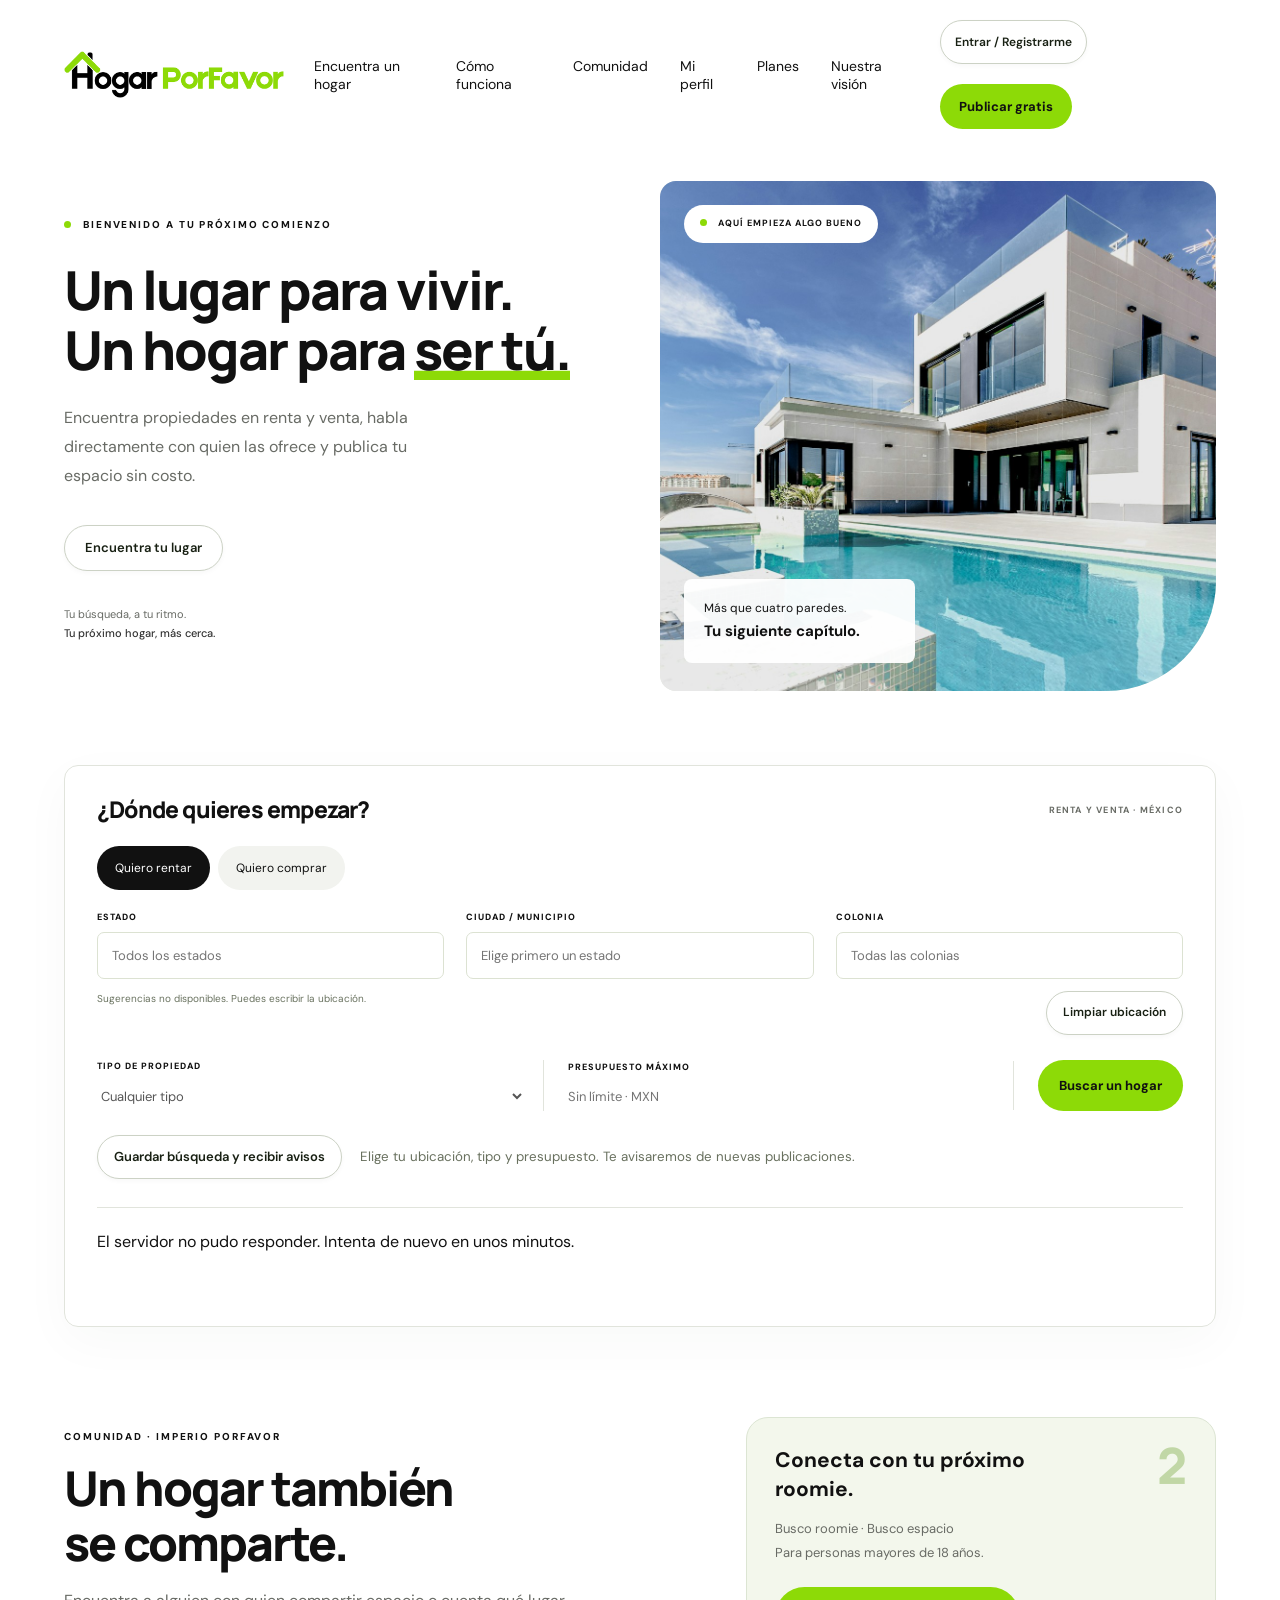
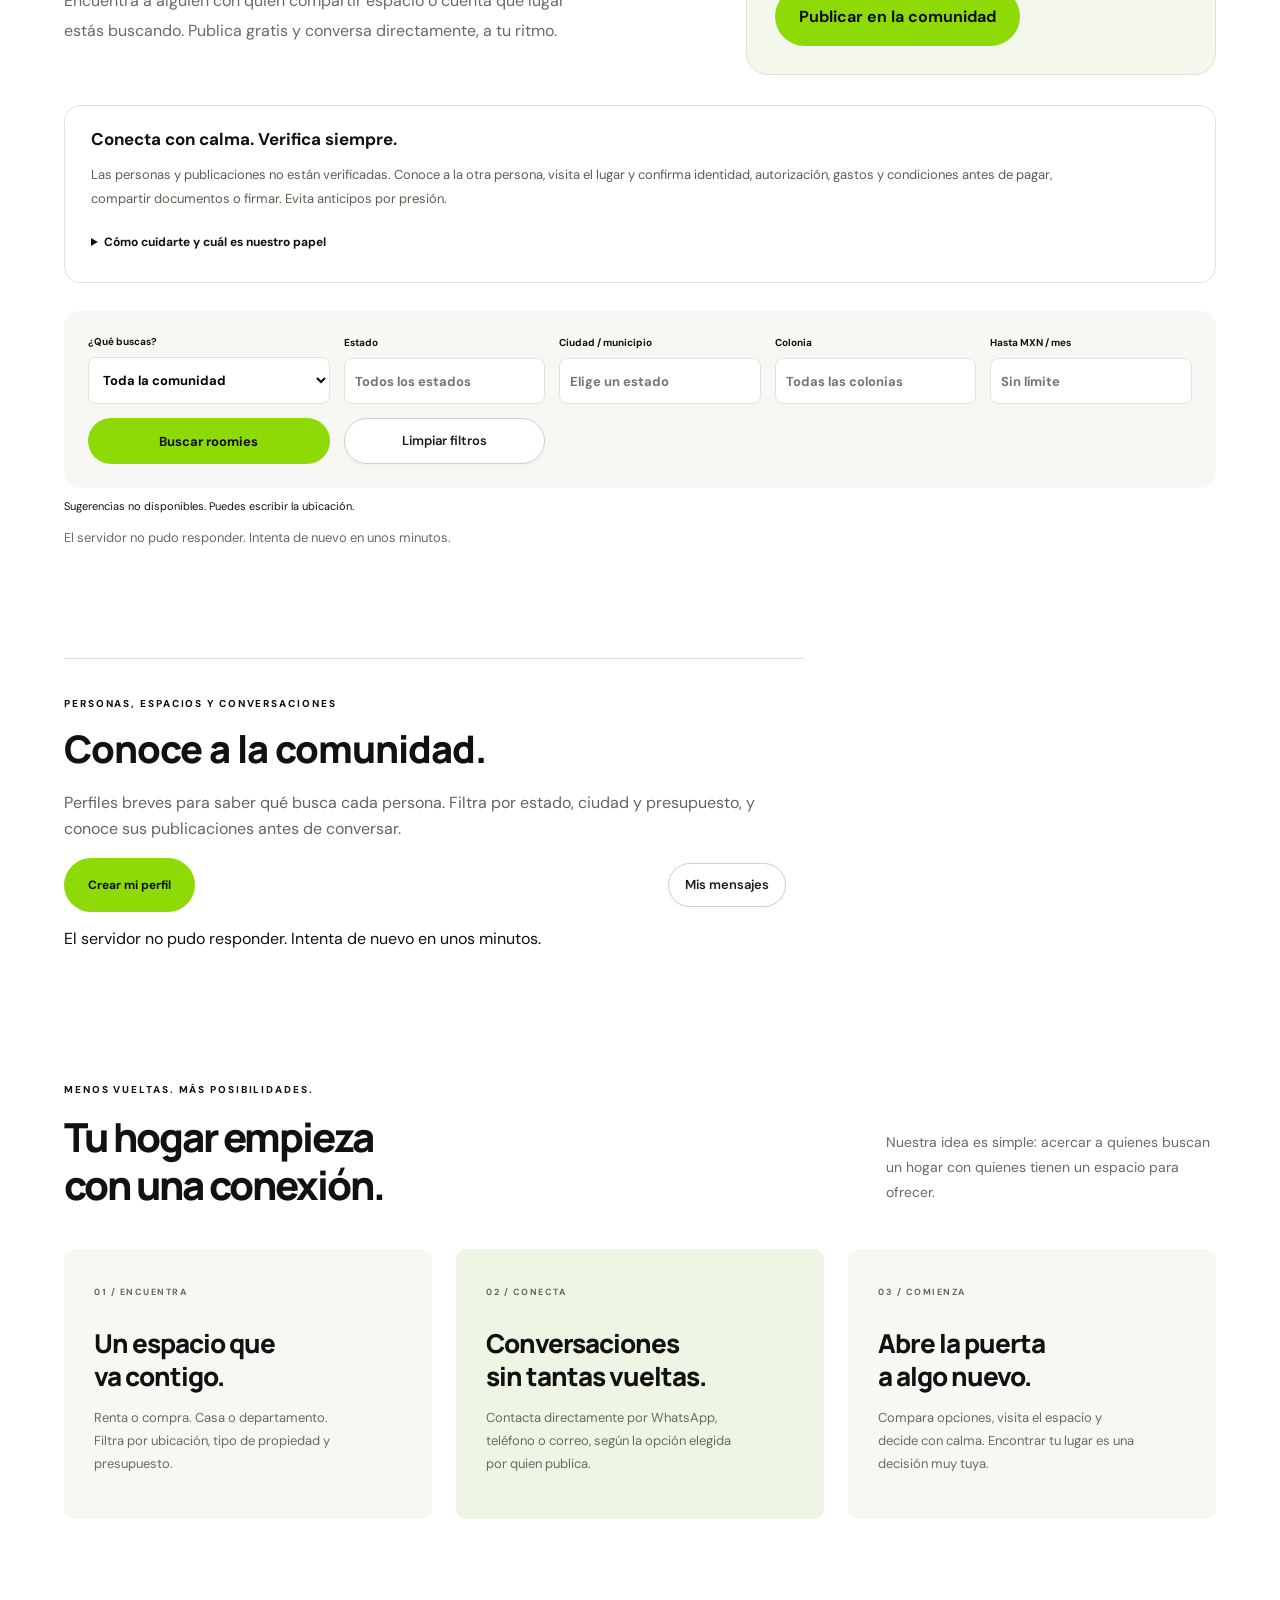
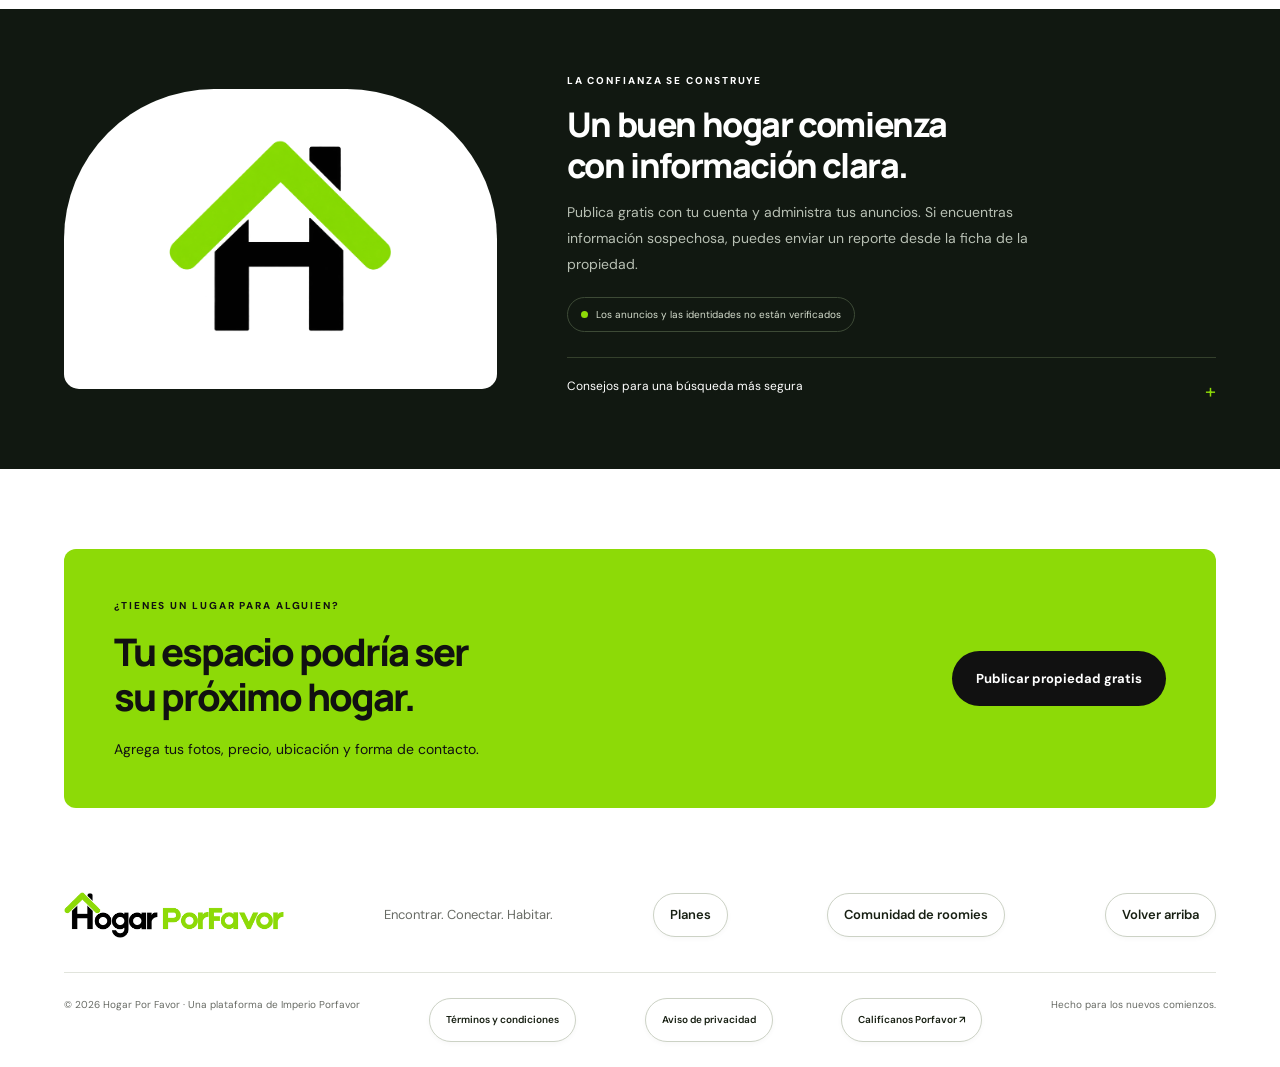
==== commit c2c8ded4: "Add partner project footer link" ====
--- a/index.html
+++ b/index.html
@@ -18,7 +18,7 @@
 <section class="trust" id="confianza"><div class="trust-mark"><img src="house-mark.png" alt="Símbolo de Hogar Por Favor: una H con techo verde"></div><div><span class="eyebrow">LA CONFIANZA SE CONSTRUYE</span><h2>Un buen hogar comienza<br>con información clara.</h2><p>Publica gratis con tu cuenta y administra tus anuncios. Si encuentras información sospechosa, puedes enviar un reporte desde la ficha de la propiedad.</p><div class="status-pill"><span class="dot"></span> Los anuncios y las identidades no están verificados</div><details><summary>Consejos para una búsqueda más segura <span>+</span></summary><p>Tómate el tiempo de conocer el lugar y a quien lo ofrece. Confirma que tenga autorización para rentarlo o venderlo, revisa las condiciones y valida los documentos antes de pagar o firmar. Si algo no te queda claro, busca asesoría de una persona de confianza. Evita anticipos por presión y nunca compartas contraseñas ni códigos de acceso. Cada persona es responsable de comprobar la información y decidir con quién y bajo qué condiciones acuerda. Hogar Por Favor facilita el contacto; no verifica los anuncios ni interviene en pagos o contratos.</p></details></div></section>
 <section class="cta"><div><span class="eyebrow">¿TIENES UN LUGAR PARA ALGUIEN?</span><h2>Tu espacio podría ser<br>su próximo hogar.</h2><p>Agrega tus fotos, precio, ubicación y forma de contacto.</p></div><button class="button dark" data-open>Publicar propiedad gratis </button></section>
 </main>
-<footer><div class="footer-top"><a class="brand" href="#"><img src="logo.png?v=2" width="220" height="50" alt="Hogar Por Favor"></a><p>Encontrar. Conectar. Habitar.</p><a href="planes.html" class="text-link">Planes</a><a href="#comunidad" class="text-link footer-community-link">Comunidad de roomies</a><a href="#contenido" class="text-link">Volver arriba </a></div><div class="footer-bottom"><span>© <span id="year">2026</span> Hogar Por Favor · Una plataforma de Imperio Porfavor</span><a class="plain" href="terminos.html">Términos y condiciones</a><a class="plain" href="privacidad.html">Aviso de privacidad</a><span>Hecho para los nuevos comienzos.</span></div></footer>
+<footer><div class="footer-top"><a class="brand" href="#"><img src="logo.png?v=2" width="220" height="50" alt="Hogar Por Favor"></a><p>Encontrar. Conectar. Habitar.</p><a href="planes.html" class="text-link">Planes</a><a href="#comunidad" class="text-link footer-community-link">Comunidad de roomies</a><a href="#contenido" class="text-link">Volver arriba</a></div><div class="footer-bottom"><span>© <span id="year">2026</span> Hogar Por Favor · Una plataforma de Imperio Porfavor</span><a class="plain" href="terminos.html">Términos y condiciones</a><a class="plain" href="privacidad.html">Aviso de privacidad</a><a class="plain partner-project-link" href="https://calificanosporfavor.com" target="_blank" rel="noopener noreferrer">Califícanos Porfavor ↗</a><span>Hecho para los nuevos comienzos.</span></div></footer>
 
 <div id="toast" role="status" class="toast" hidden></div>
 <dialog id="auth-dialog" aria-labelledby="auth-title"><button class="close" aria-label="Cerrar" data-close>×</button><span class="eyebrow">BIENVENIDO A HOGAR POR FAVOR</span><h2 id="auth-title">Tu próximo comienzo.</h2><div class="auth-tabs"><button type="button" data-auth="login" class="selected">Entrar</button><button type="button" data-auth="register">Crear cuenta gratis</button></div><form id="auth-form"><label id="name-label" hidden>Tu nombre<input name="name" maxlength="70" autocomplete="name"></label><label>Correo electrónico<input type="email" name="email" required maxlength="254" autocomplete="email"></label><label id="recovery-label" hidden>Código de recuperación<input name="code" minlength="32" maxlength="32" autocomplete="off"></label><label id="password-wrapper"><span id="password-label">Contraseña</span><input name="password" type="password" required maxlength="72" autocomplete="current-password"><small id="password-help" hidden>Mínimo 12 caracteres. Usa una contraseña que no uses en otros sitios.</small></label><label id="privacy-check" class="check-label" hidden><input type="checkbox" name="privacy"><span>He leído el <a href="privacidad.html" target="_blank" rel="noopener">aviso de privacidad</a>. Mi correo de acceso no se publica automáticamente.</span></label><label id="terms-check" class="check-label" hidden><input type="checkbox" name="terms" value="1"><span>Tengo al menos 18 años y he leído y acepto los <a href="terminos-2026-11-01-v2.html" target="_blank" rel="noopener">términos y condiciones</a> (versión 2026-11-01.2).</span></label><input type="hidden" name="terms_version" value="2026-11-01.2"><a class="plain" href="privacidad.html" target="_blank" rel="noopener">Leer aviso de privacidad </a><button class="button full" type="submit" id="auth-submit">Entrar </button><p class="form-status" id="auth-status" role="status"></p><button type="button" class="plain" data-auth="forgot">Olvidé mi contraseña</button><br><button type="button" class="plain legacy-recovery" data-auth="recover">Usar un código de respaldo anterior</button></form></dialog>
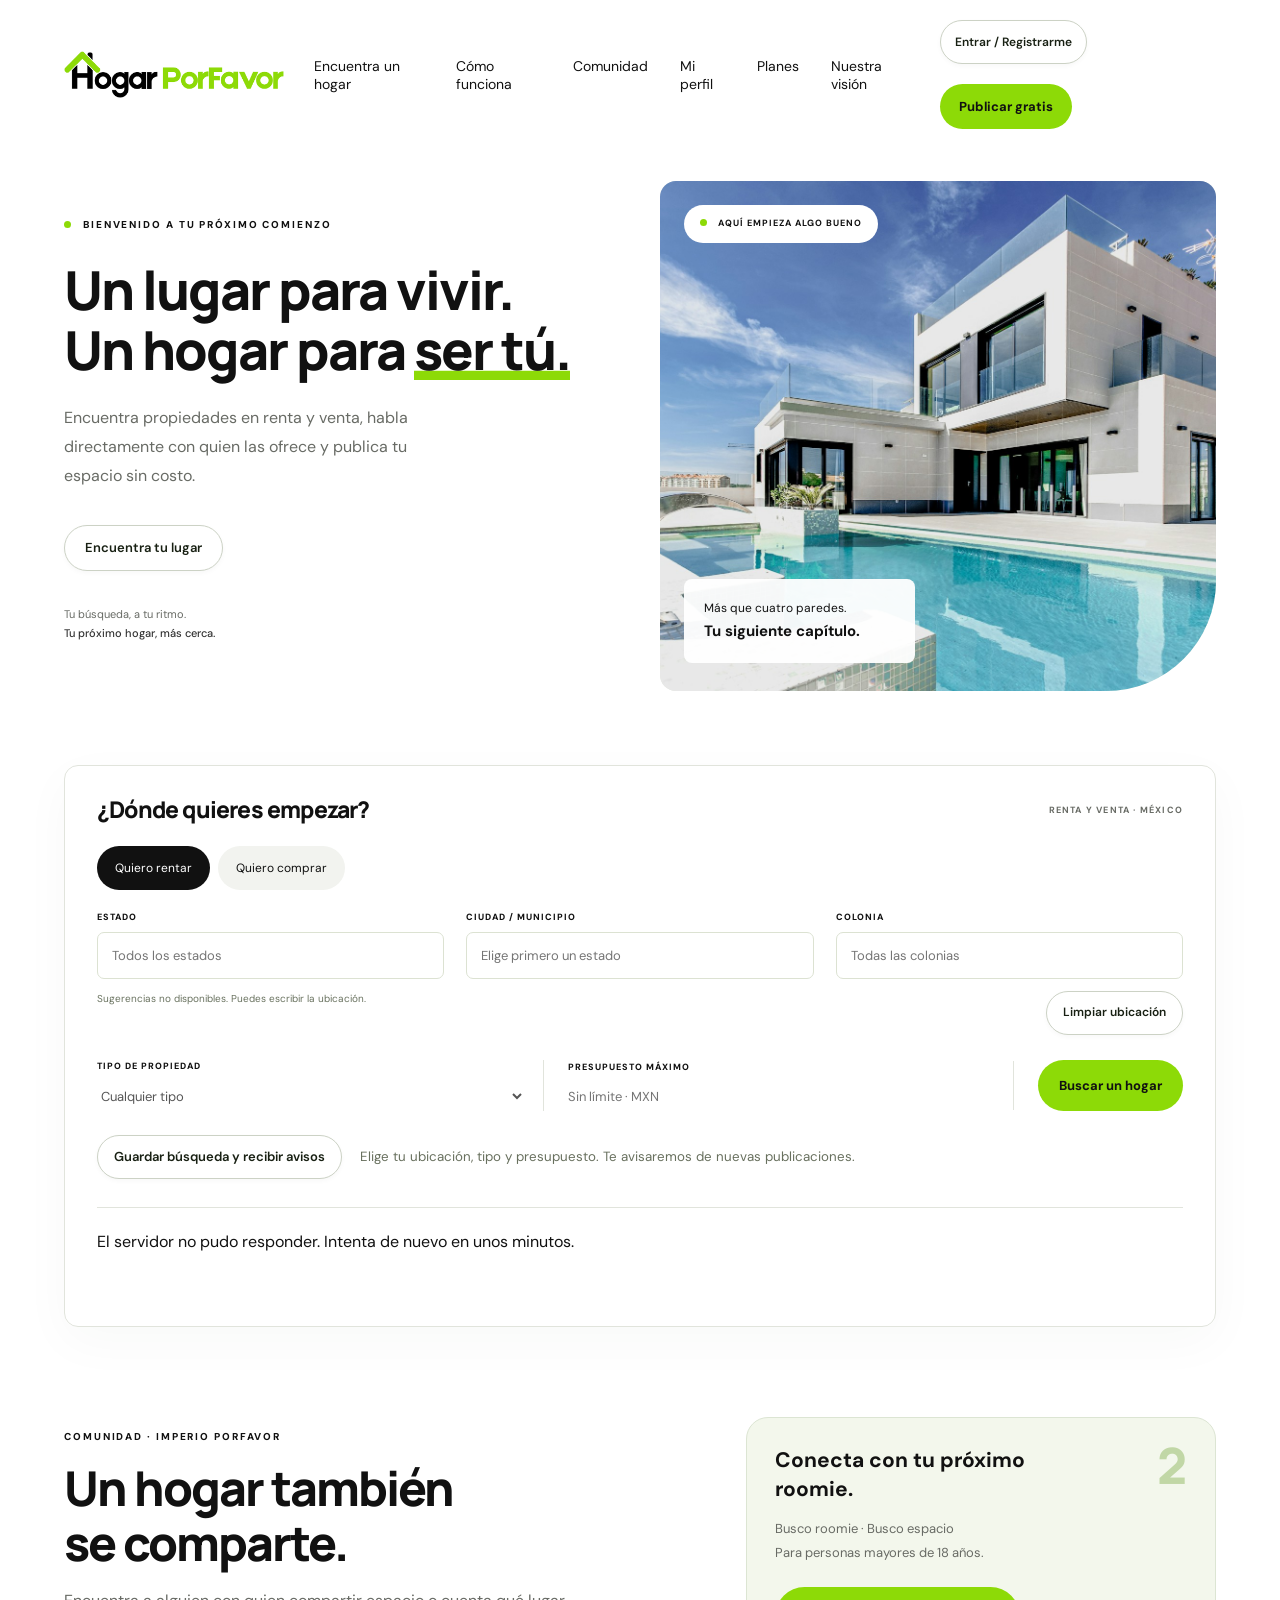
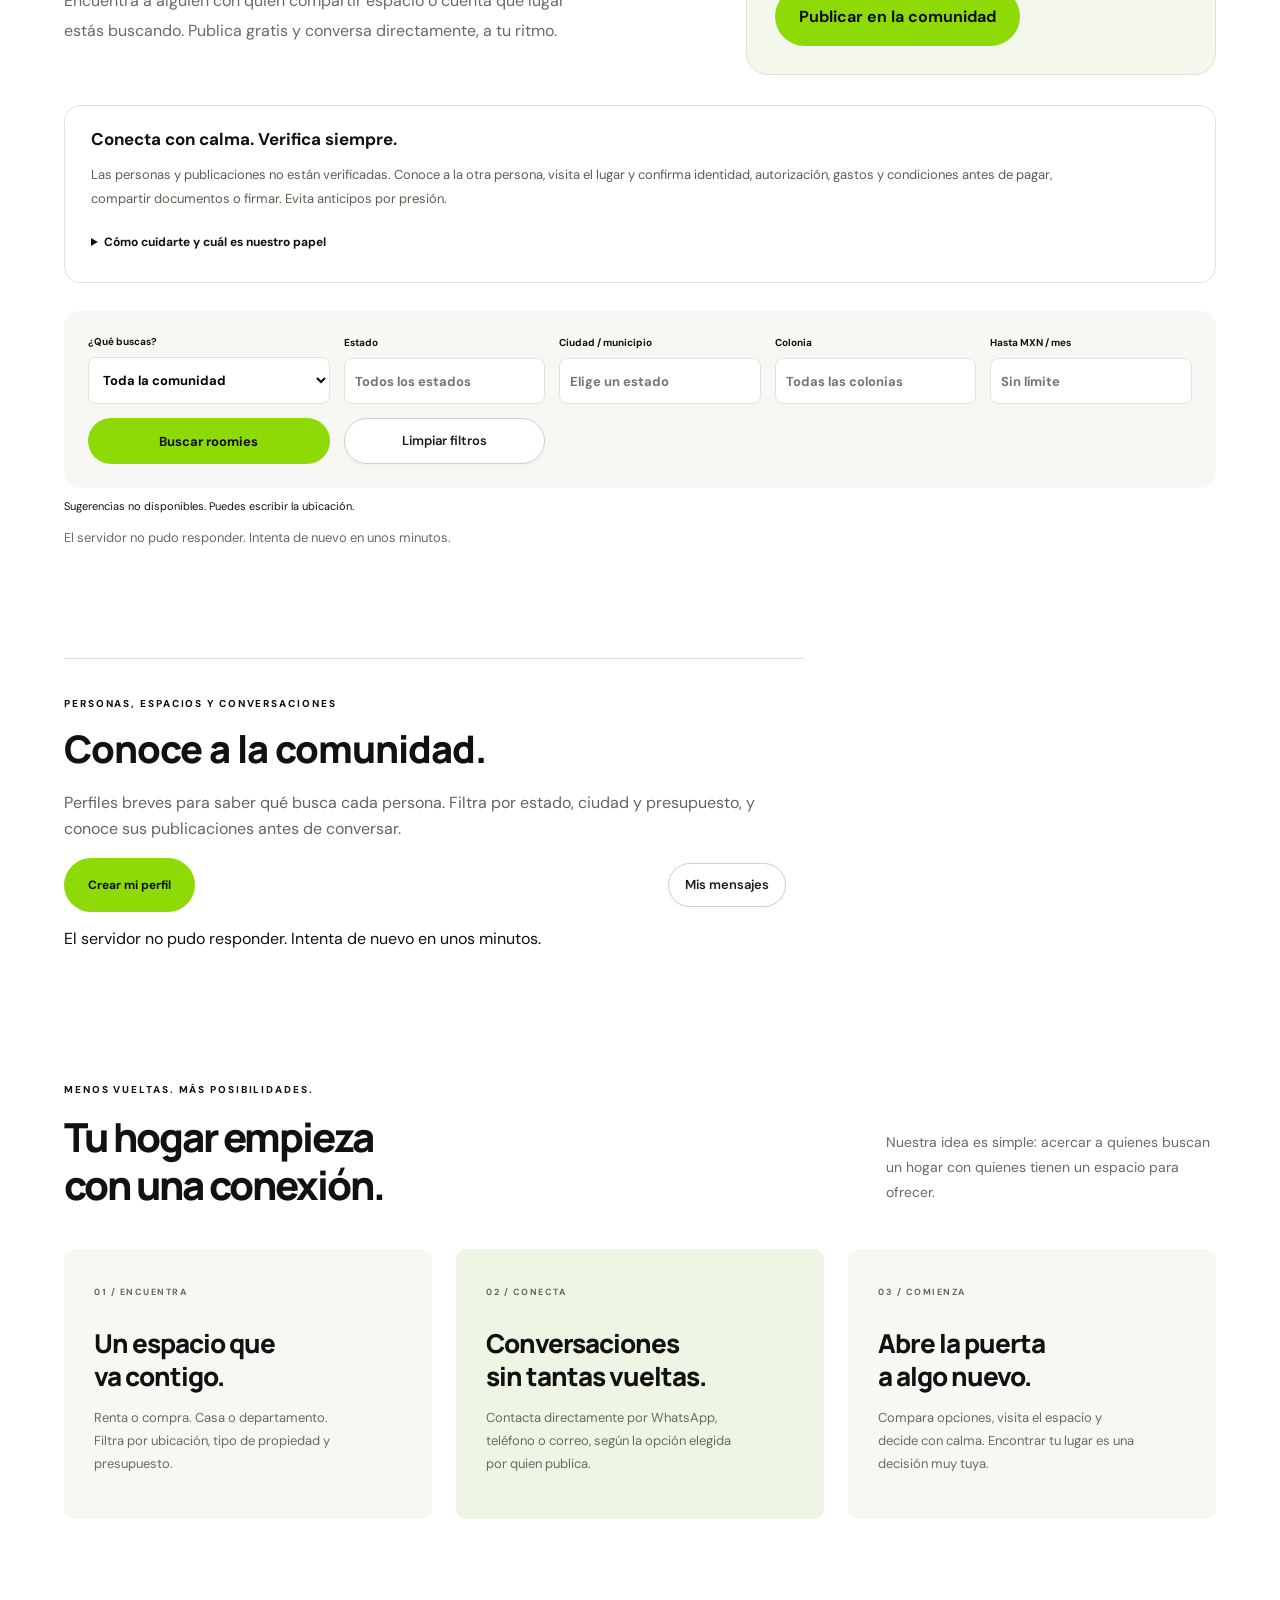
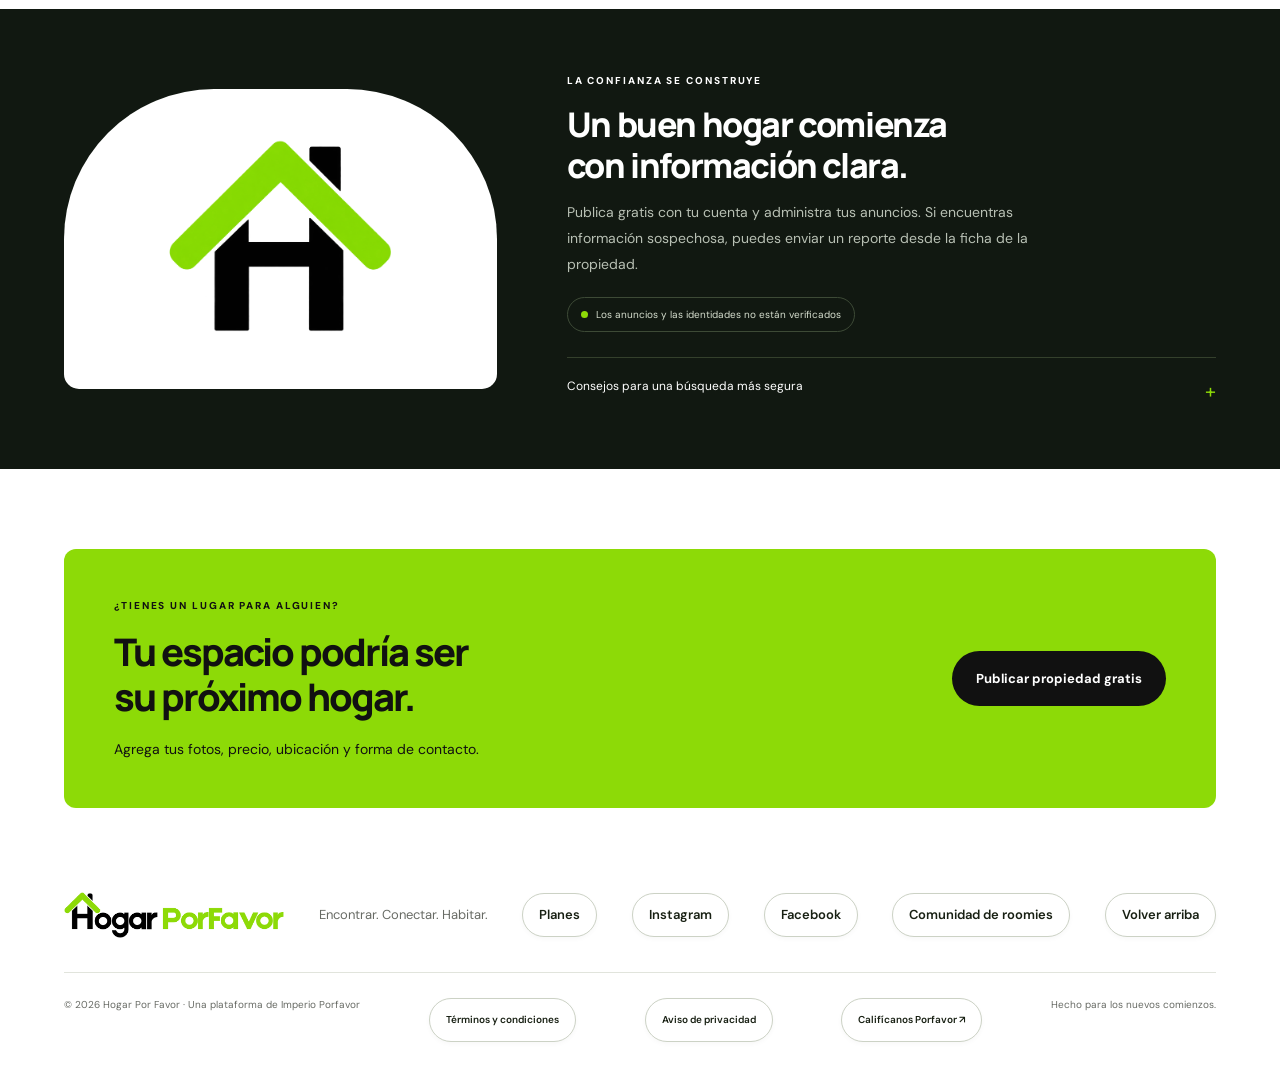
==== commit afebee21: "Add official social media links to site footer" ====
--- a/index.html
+++ b/index.html
@@ -18,7 +18,7 @@
 <section class="trust" id="confianza"><div class="trust-mark"><img src="house-mark.png" alt="Símbolo de Hogar Por Favor: una H con techo verde"></div><div><span class="eyebrow">LA CONFIANZA SE CONSTRUYE</span><h2>Un buen hogar comienza<br>con información clara.</h2><p>Publica gratis con tu cuenta y administra tus anuncios. Si encuentras información sospechosa, puedes enviar un reporte desde la ficha de la propiedad.</p><div class="status-pill"><span class="dot"></span> Los anuncios y las identidades no están verificados</div><details><summary>Consejos para una búsqueda más segura <span>+</span></summary><p>Tómate el tiempo de conocer el lugar y a quien lo ofrece. Confirma que tenga autorización para rentarlo o venderlo, revisa las condiciones y valida los documentos antes de pagar o firmar. Si algo no te queda claro, busca asesoría de una persona de confianza. Evita anticipos por presión y nunca compartas contraseñas ni códigos de acceso. Cada persona es responsable de comprobar la información y decidir con quién y bajo qué condiciones acuerda. Hogar Por Favor facilita el contacto; no verifica los anuncios ni interviene en pagos o contratos.</p></details></div></section>
 <section class="cta"><div><span class="eyebrow">¿TIENES UN LUGAR PARA ALGUIEN?</span><h2>Tu espacio podría ser<br>su próximo hogar.</h2><p>Agrega tus fotos, precio, ubicación y forma de contacto.</p></div><button class="button dark" data-open>Publicar propiedad gratis </button></section>
 </main>
-<footer><div class="footer-top"><a class="brand" href="#"><img src="logo.png?v=2" width="220" height="50" alt="Hogar Por Favor"></a><p>Encontrar. Conectar. Habitar.</p><a href="planes.html" class="text-link">Planes</a><a href="#comunidad" class="text-link footer-community-link">Comunidad de roomies</a><a href="#contenido" class="text-link">Volver arriba</a></div><div class="footer-bottom"><span>© <span id="year">2026</span> Hogar Por Favor · Una plataforma de Imperio Porfavor</span><a class="plain" href="terminos.html">Términos y condiciones</a><a class="plain" href="privacidad.html">Aviso de privacidad</a><a class="plain partner-project-link" href="https://calificanosporfavor.com" target="_blank" rel="noopener noreferrer">Califícanos Porfavor ↗</a><span>Hecho para los nuevos comienzos.</span></div></footer>
+<footer><div class="footer-top"><a class="brand" href="#"><img src="logo.png?v=2" width="220" height="50" alt="Hogar Por Favor"></a><p>Encontrar. Conectar. Habitar.</p><a href="planes.html" class="text-link">Planes</a><a class="text-link" href="https://www.instagram.com/hogarporfavor/" target="_blank" rel="noopener noreferrer" aria-label="Instagram de Hogar Por Favor">Instagram</a><a class="text-link" href="https://www.facebook.com/profile.php?id=61595857872720" target="_blank" rel="noopener noreferrer" aria-label="Facebook de Hogar Por Favor">Facebook</a><a href="#comunidad" class="text-link footer-community-link">Comunidad de roomies</a><a href="#contenido" class="text-link">Volver arriba</a></div><div class="footer-bottom"><span>© <span id="year">2026</span> Hogar Por Favor · Una plataforma de Imperio Porfavor</span><a class="plain" href="terminos.html">Términos y condiciones</a><a class="plain" href="privacidad.html">Aviso de privacidad</a><a class="plain partner-project-link" href="https://calificanosporfavor.com" target="_blank" rel="noopener noreferrer">Califícanos Porfavor ↗</a><span>Hecho para los nuevos comienzos.</span></div></footer>
 
 <div id="toast" role="status" class="toast" hidden></div>
 <dialog id="auth-dialog" aria-labelledby="auth-title"><button class="close" aria-label="Cerrar" data-close>×</button><span class="eyebrow">BIENVENIDO A HOGAR POR FAVOR</span><h2 id="auth-title">Tu próximo comienzo.</h2><div class="auth-tabs"><button type="button" data-auth="login" class="selected">Entrar</button><button type="button" data-auth="register">Crear cuenta gratis</button></div><form id="auth-form"><label id="name-label" hidden>Tu nombre<input name="name" maxlength="70" autocomplete="name"></label><label>Correo electrónico<input type="email" name="email" required maxlength="254" autocomplete="email"></label><label id="recovery-label" hidden>Código de recuperación<input name="code" minlength="32" maxlength="32" autocomplete="off"></label><label id="password-wrapper"><span id="password-label">Contraseña</span><input name="password" type="password" required maxlength="72" autocomplete="current-password"><small id="password-help" hidden>Mínimo 12 caracteres. Usa una contraseña que no uses en otros sitios.</small></label><label id="privacy-check" class="check-label" hidden><input type="checkbox" name="privacy"><span>He leído el <a href="privacidad.html" target="_blank" rel="noopener">aviso de privacidad</a>. Mi correo de acceso no se publica automáticamente.</span></label><label id="terms-check" class="check-label" hidden><input type="checkbox" name="terms" value="1"><span>Tengo al menos 18 años y he leído y acepto los <a href="terminos-2026-11-01-v2.html" target="_blank" rel="noopener">términos y condiciones</a> (versión 2026-11-01.2).</span></label><input type="hidden" name="terms_version" value="2026-11-01.2"><a class="plain" href="privacidad.html" target="_blank" rel="noopener">Leer aviso de privacidad </a><button class="button full" type="submit" id="auth-submit">Entrar </button><p class="form-status" id="auth-status" role="status"></p><button type="button" class="plain" data-auth="forgot">Olvidé mi contraseña</button><br><button type="button" class="plain legacy-recovery" data-auth="recover">Usar un código de respaldo anterior</button></form></dialog>
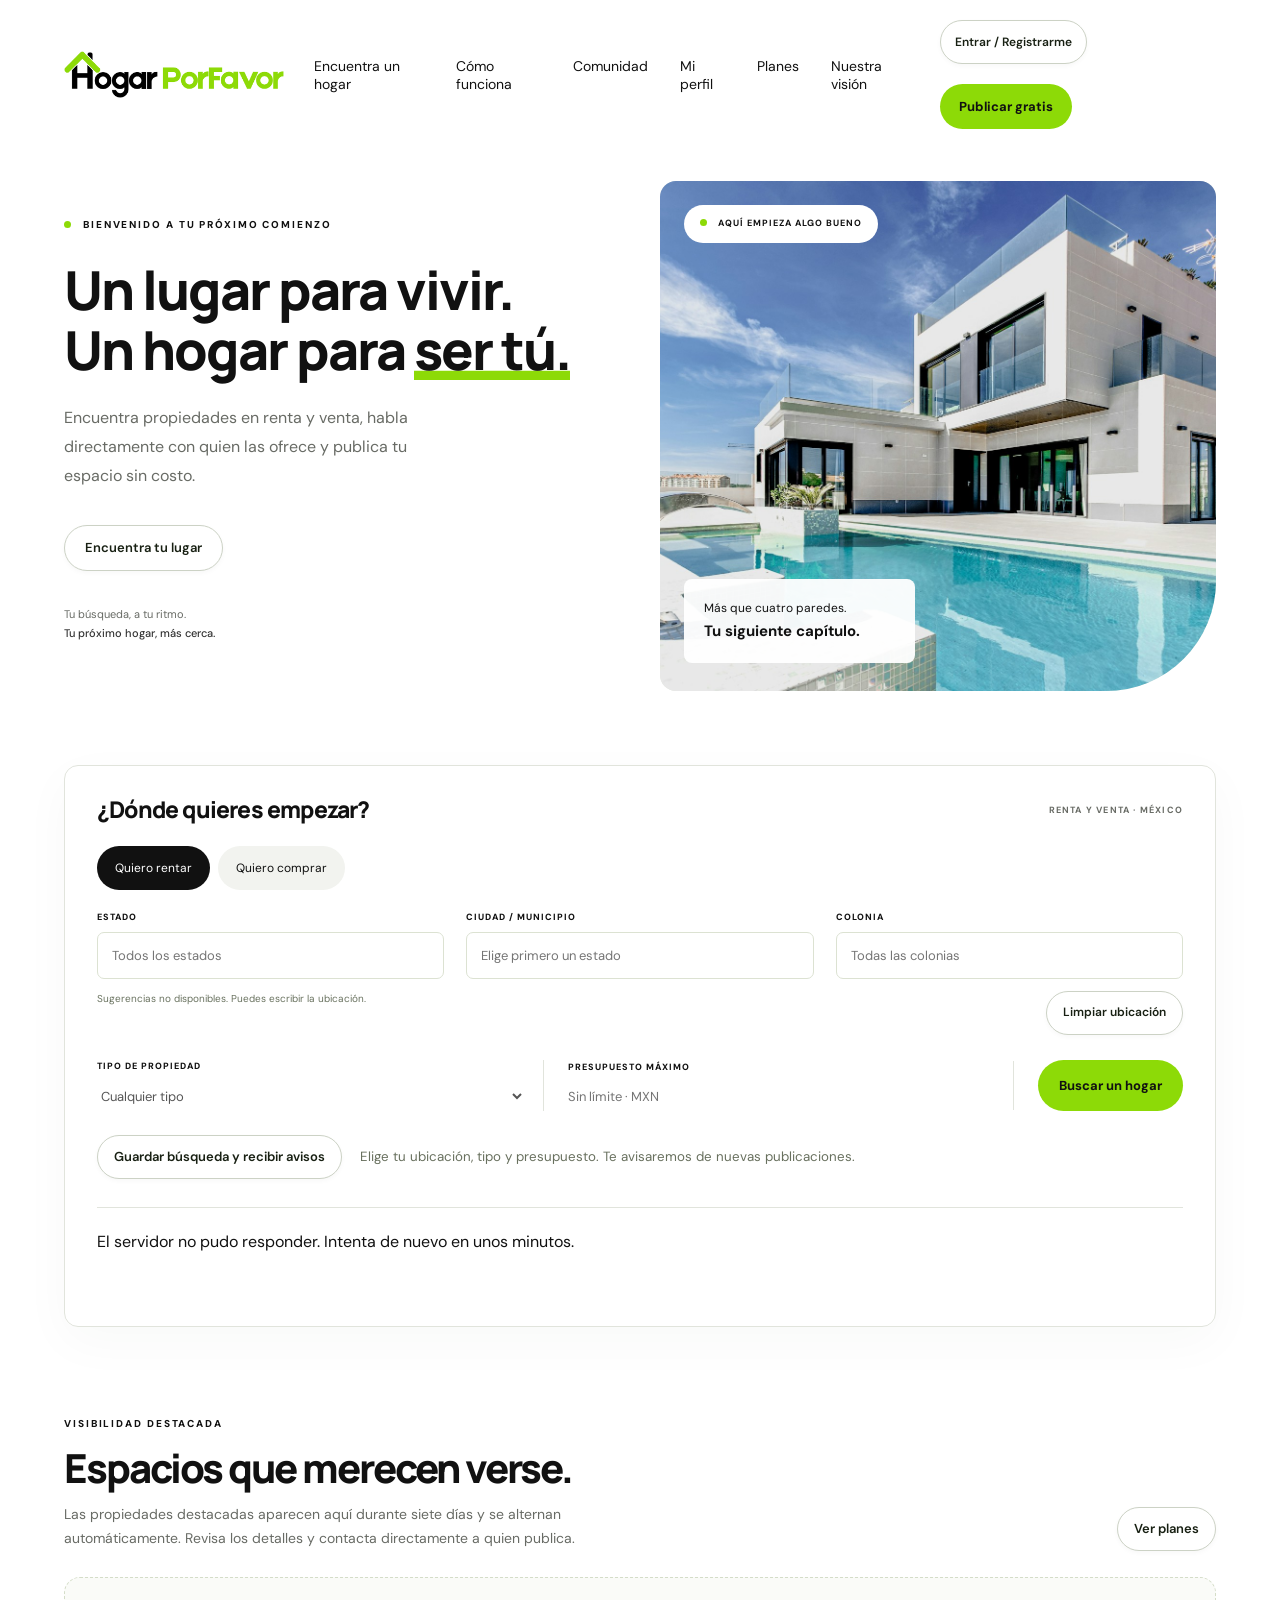
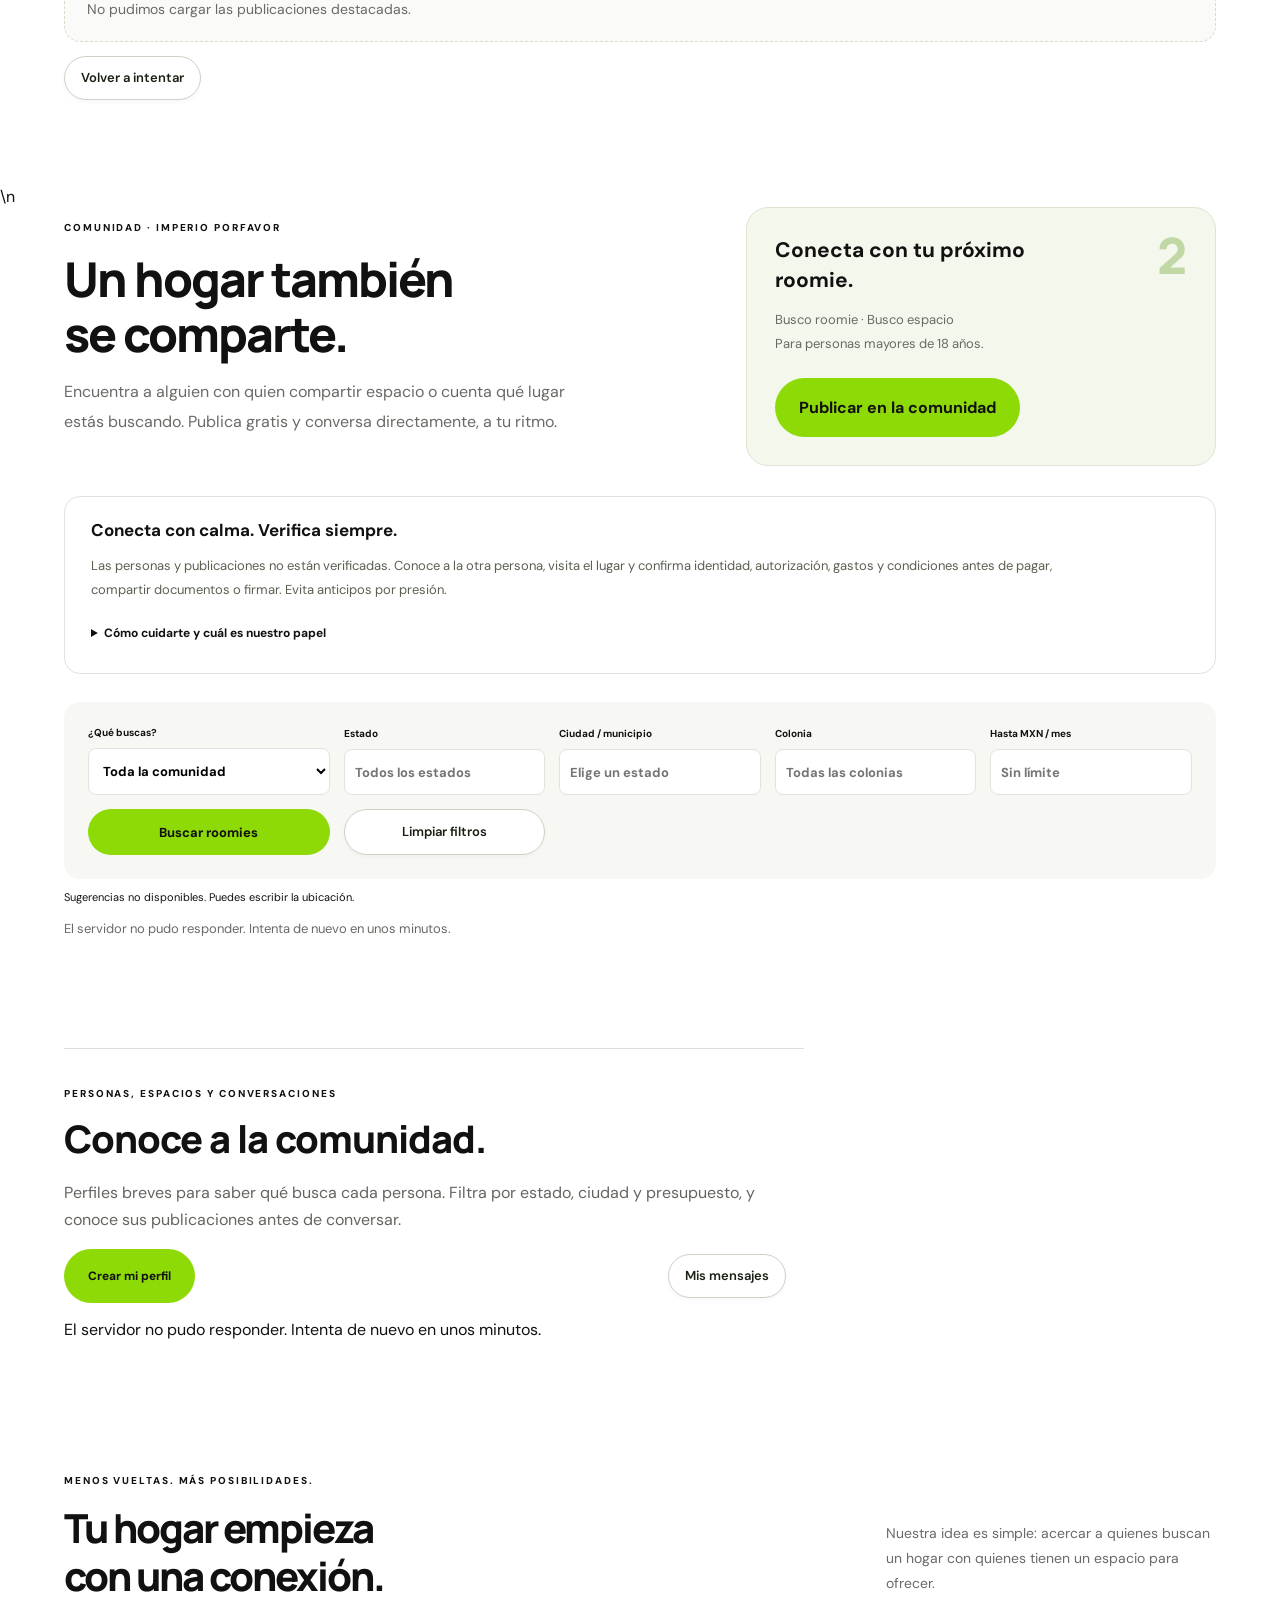
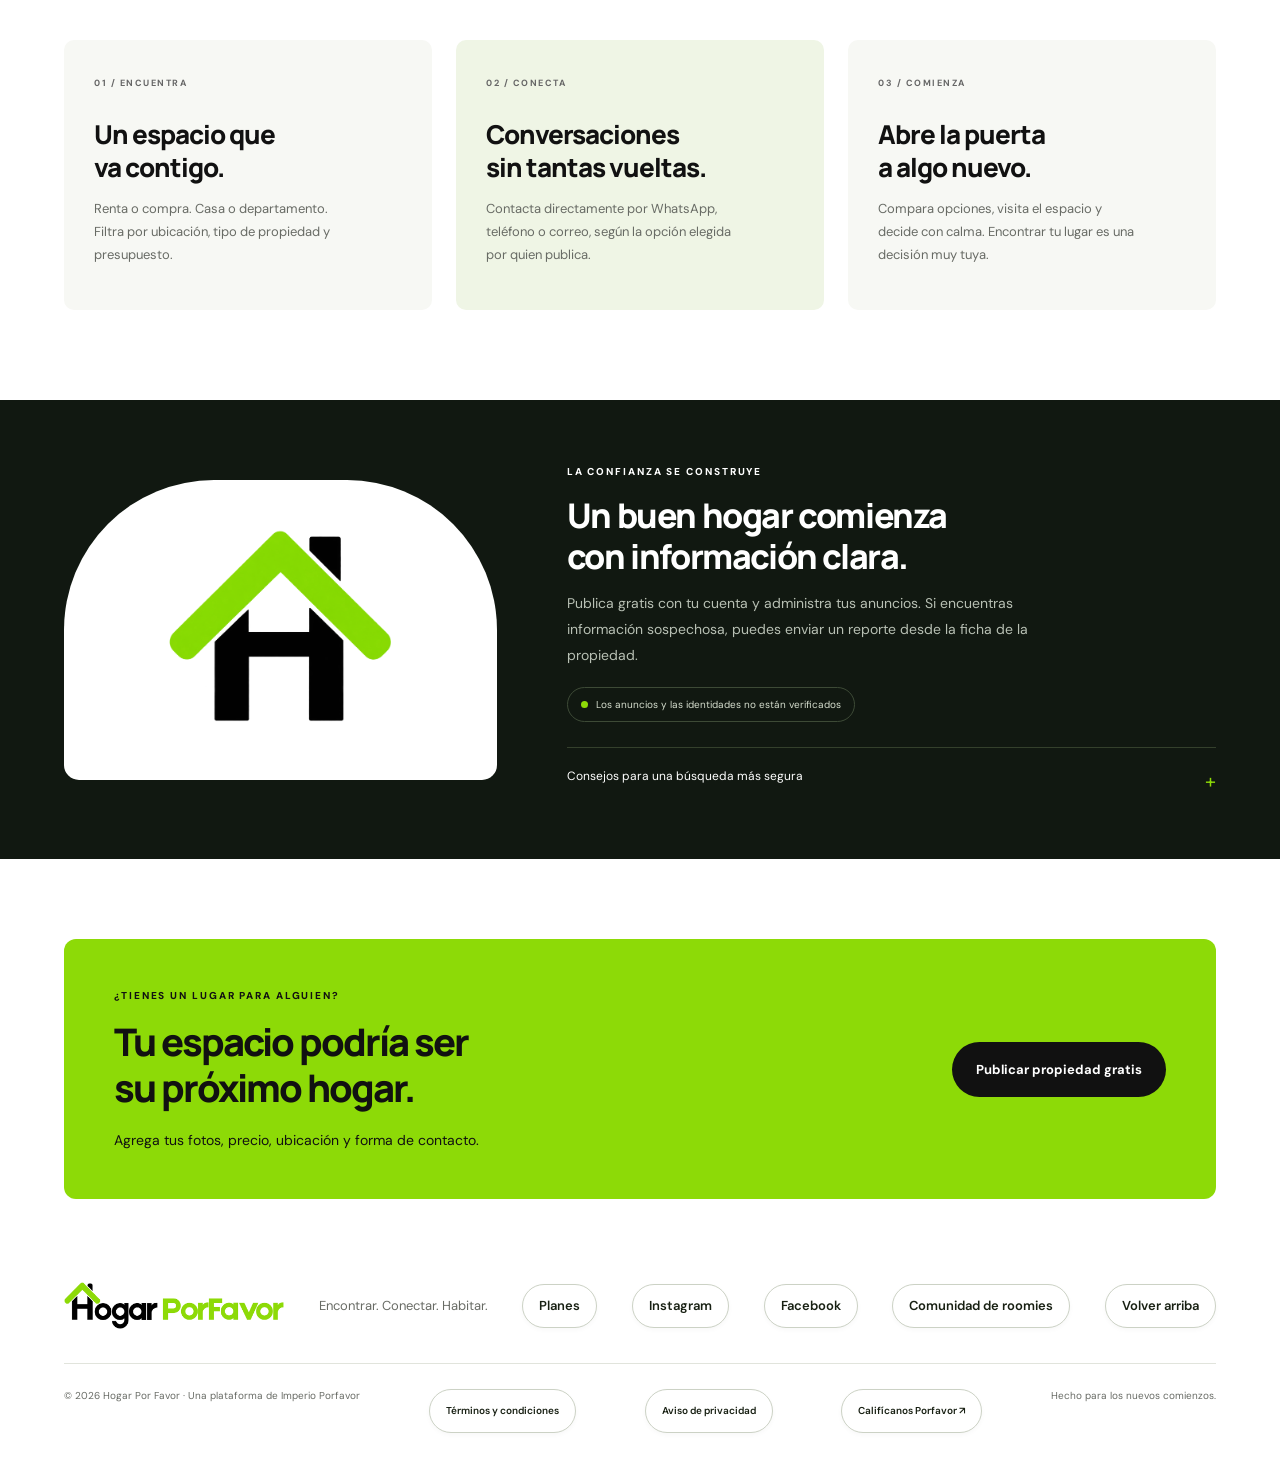
==== commit a2b160b9: "Add featured listings section to homepage" ====
--- a/index.html
+++ b/index.html
@@ -6,15 +6,15 @@
   <meta name="description" content="Un nuevo espacio para encontrar y ofrecer un hogar en México. Conoce Hogar Por Favor: vivienda, cercanía y trato directo.">
   <meta name="theme-color" content="#8DDA07"><link rel="icon" type="image/png" sizes="96x96" href="favicon.png?v=5"><link rel="canonical" href="https://hogarporfavor.com/">
   <meta property="og:title" content="Hogar Por Favor · Tu próximo comienzo"><meta property="og:description" content="Encontrar un hogar debería sentirse así de simple."><meta property="og:image" content="https://hogarporfavor.com/hogar.jpg">
-  <link rel="stylesheet" href="style.css?v=38"><script src="unsaved.js?v=2" defer></script><script src="feedback.js?v=2" defer></script><script src="busy-ui.js?v=3" defer></script><script src="app-fixed.js?v=1" defer></script><script src="favorites.js?v=2" defer></script><script src="places.js?v=3" defer></script><script src="saved-searches.js?v=7" defer></script><script src="hero.js?v=3" defer></script><script src="roomies.js?v=1" defer></script><script src="community.js?v=5" defer></script>
-<script src="property-stats.js?v=4" defer></script><script src="stats-chart.js?v=2" defer></script><script src="drafts.js?v=3" defer></script><link rel="stylesheet" href="/interactions-v2.css?v=1"></head>
+  <link rel="stylesheet" href="style.css?v=38"><script src="unsaved.js?v=2" defer></script><script src="feedback.js?v=2" defer></script><script src="busy-ui.js?v=3" defer></script><script src="app-fixed.js?v=1" defer></script><script src="featured.js?v=1" defer></script><script src="favorites.js?v=2" defer></script><script src="places.js?v=3" defer></script><script src="saved-searches.js?v=7" defer></script><script src="hero.js?v=3" defer></script><script src="roomies.js?v=1" defer></script><script src="community.js?v=5" defer></script>
+<script src="property-stats.js?v=4" defer></script><script src="stats-chart.js?v=2" defer></script><script src="drafts.js?v=3" defer></script><link rel="stylesheet" href="/interactions-v2.css?v=1"><link rel="stylesheet" href="/featured.css?v=1"></head>
 <body>
 <a class="skip" href="#contenido">Saltar al contenido</a>
 <header><a class="brand" href="#" aria-label="Hogar Por Favor, inicio"><img src="logo.png?v=2" width="220" height="50" alt="Hogar Por Favor"></a><nav aria-label="Principal"><a href="#explorar">Encuentra un hogar</a><a href="#como-funciona">Cómo funciona</a><a href="#comunidad">Comunidad</a><a href="#mi-perfil" data-open-profile>Mi perfil</a><a href="planes.html">Planes</a><a href="#confianza">Nuestra visión</a></nav><div class="account-nav"><button class="plain" id="account-open"><span id="account-label">Entrar / Registrarme</span><span id="account-unread" class="message-badge" hidden></span></button><button class="button small" data-open>Publicar gratis </button></div></header><nav class="mobile-community-nav" aria-label="Explora Hogar Por Favor"><a href="#explorar">Propiedades</a><a href="#comunidad">Comunidad</a><a href="#mi-perfil" data-open-profile>Mi perfil</a><a href="planes.html">Planes</a></nav>
 <main id="contenido">
 <section class="hero"><div class="hero-copy"><div class="eyebrow"><span class="dot"></span> BIENVENIDO A TU PRÓXIMO COMIENZO</div><h1>Un lugar para vivir.<br>Un hogar para <span>ser tú.</span></h1><p>Encuentra propiedades en renta y venta, habla directamente con quien las ofrece y publica tu espacio sin costo.</p><a class="text-link" href="#explorar">Encuentra tu lugar </a><div class="hero-note"><p>Tu búsqueda, a tu ritmo.<br><strong>Tu próximo hogar, más cerca.</strong></p></div></div><div class="hero-photo" id="hero-carousel" role="region" aria-roledescription="carrusel" aria-label="Imágenes de portada"><a class="hero-slide-link" hidden></a><div class="hero-slides"><img class="is-active" src="hogar.jpg" alt="Casa contemporánea con jardín y espacios abiertos" fetchpriority="high"></div><div class="photo-label"><span class="dot"></span> AQUÍ EMPIEZA ALGO BUENO</div><div class="floating-note">Más que cuatro paredes.<br><strong data-hero-image-title>Tu siguiente capítulo.</strong><a class="hero-image-cta" hidden>Ver más</a></div><div class="carousel-controls" hidden><button type="button" data-hero-prev aria-label="Imagen anterior">‹</button><div class="carousel-dots" role="group" aria-label="Elegir imagen"></div><button type="button" data-hero-next aria-label="Imagen siguiente">›</button><button type="button" data-hero-pause aria-label="Pausar carrusel">Ⅱ</button></div></div></section>
 <section class="search-wrap" id="explorar" aria-labelledby="search-title"><div class="search-top"><h2 id="search-title">¿Dónde quieres empezar?</h2><span class="launch-label">RENTA Y VENTA · MÉXICO</span></div><form id="search"><div class="mode" role="group" aria-label="Operación"><button type="button" class="selected" data-mode="renta" aria-pressed="true">Quiero rentar</button><button type="button" data-mode="venta" aria-pressed="false">Quiero comprar</button></div><div class="location-filters"><label><span>ESTADO</span><input id="search-state" placeholder="Todos los estados" maxlength="100" aria-label="Estado para buscar"></label><label><span>CIUDAD / MUNICIPIO</span><input id="search-city" placeholder="Elige primero un estado" maxlength="100" aria-label="Ciudad o municipio para buscar" disabled></label><label><span>COLONIA</span><input id="search-neighborhood" placeholder="Todas las colonias" maxlength="100" aria-label="Colonia para buscar" disabled></label></div><div class="location-help"><span id="search-location-status" role="status" aria-live="polite">Cargando sugerencias de lugares…</span><button type="button" class="plain" id="clear-location">Limpiar ubicación</button></div><div class="search-fields"><label><span>TIPO DE PROPIEDAD</span><select id="property"><option value="">Cualquier tipo</option><option>Casa</option><option>Departamento</option><option>Habitación</option><option>Terreno</option></select></label><label><span>PRESUPUESTO MÁXIMO</span><input id="budget" type="number" min="1" max="1000000000" placeholder="Sin límite · MXN"></label><button class="button" type="submit">Buscar un hogar </button></div></form><div class="save-search-entry"><button type="button" class="plain" data-save-search>Guardar búsqueda y recibir avisos</button><small>Elige tu ubicación, tipo y presupuesto. Te avisaremos de nuevas publicaciones.</small></div><div id="results" class="results" aria-live="polite"><p>Cargando propiedades…</p></div><div id="property-grid" class="property-grid"></div><div id="pagination" class="pagination"></div></section>
-<section class="roomies-section" id="comunidad" aria-labelledby="roomies-title"><div class="roomies-heading"><div><span class="eyebrow">COMUNIDAD · IMPERIO PORFAVOR</span><h2 id="roomies-title">Un hogar también<br>se comparte.</h2><p>Encuentra a alguien con quien compartir espacio o cuenta qué lugar estás buscando. Publica gratis y conversa directamente, a tu ritmo.</p></div><div class="roomies-invite"><span class="roomies-mark" aria-hidden="true">2</span><strong>Conecta con tu próximo roomie.</strong><p>Busco roomie · Busco espacio<br>Para personas mayores de 18 años.</p><button type="button" class="button" data-roomie-new>Publicar en la comunidad</button></div></div><aside class="roomies-reminder"><strong>Conecta con calma. Verifica siempre.</strong><p>Las personas y publicaciones no están verificadas. Conoce a la otra persona, visita el lugar y confirma identidad, autorización, gastos y condiciones antes de pagar, compartir documentos o firmar. Evita anticipos por presión.</p><details><summary>Cómo cuidarte y cuál es nuestro papel</summary><p>Habla primero, acuerda visitas seguras y avisa a una persona de confianza. Revisa quién puede ofrecer el espacio y deja por escrito renta, depósito, servicios y reglas de convivencia. No publiques tu dirección exacta, identificaciones ni datos sensibles. Puedes reportar publicaciones sospechosas.</p><p>Hogar Por Favor, de Imperio Porfavor, facilita el contacto. No verifica identidades, inmuebles ni publicaciones; no garantiza compatibilidad ni participa en visitas, cobros, contratos o convivencia. Quien publica responde por su información y cada persona debe validar antes de decidir. La plataforma no asume los acuerdos, pagos o conflictos entre participantes; esto no excluye las responsabilidades que la ley le imponga.</p></details></aside><form id="roomies-filter" class="roomies-filter"><label>¿Qué buscas?<select name="intent"><option value="">Toda la comunidad</option>Busco roomie</option><option>Busco espacio</option></select></label><label>Estado<input name="state" maxlength="70" placeholder="Todos los estados"></label><label>Ciudad / municipio<input name="city" maxlength="100" placeholder="Elige un estado" disabled></label><label>Colonia<input name="neighborhood" maxlength="100" placeholder="Todas las colonias" disabled></label><label>Hasta MXN / mes<input name="budget" type="number" min="1" max="1000000" placeholder="Sin límite"></label><button type="submit" class="button">Buscar roomies</button><button type="button" class="plain" id="roomies-clear">Limpiar filtros</button></form><p id="roomies-location-status" class="location-note" role="status"></p><p id="roomies-status" role="status"></p><div id="roomies-grid" class="roomies-grid"></div><div id="roomies-pagination" class="pagination"></div><div class="social-heading"><span class="eyebrow">PERSONAS, ESPACIOS Y CONVERSACIONES</span><h3>Conoce a la comunidad.</h3><p>Perfiles breves para saber qué busca cada persona. Filtra por estado, ciudad y presupuesto, y conoce sus publicaciones antes de conversar.</p><div class="account-actions"><button type="button" class="button" data-social-edit>Crear mi perfil</button><button type="button" class="plain" data-social-inbox>Mis mensajes <span class="message-badge" data-message-count hidden></span></button></div></div><p id="social-profiles-status" role="status"></p><div id="social-profiles" class="roomies-grid"></div><div id="social-profiles-pages" class="pagination"></div></section><section class="intro" id="como-funciona"><div class="section-heading"><div><span class="eyebrow">MENOS VUELTAS. MÁS POSIBILIDADES.</span><h2>Tu hogar empieza<br>con una conexión.</h2></div><p>Nuestra idea es simple: acercar a quienes buscan un hogar con quienes tienen un espacio para ofrecer.</p></div><div class="steps"><article><span class="step">01 / ENCUENTRA</span><h3>Un espacio que<br>va contigo.</h3><p>Renta o compra. Casa o departamento. Filtra por ubicación, tipo de propiedad y presupuesto.</p></article><article><span class="step">02 / CONECTA</span><h3>Conversaciones<br>sin tantas vueltas.</h3><p>Contacta directamente por WhatsApp, teléfono o correo, según la opción elegida por quien publica.</p></article><article><span class="step">03 / COMIENZA</span><h3>Abre la puerta<br>a algo nuevo.</h3><p>Compara opciones, visita el espacio y decide con calma. Encontrar tu lugar es una decisión muy tuya.</p></article></div></section>
+<section class="featured-section" id="featured-properties" aria-labelledby="featured-title"><div class="featured-heading"><div><span class="eyebrow">VISIBILIDAD DESTACADA</span><h2 id="featured-title">Espacios que merecen verse.</h2><p>Las propiedades destacadas aparecen aquí durante siete días y se alternan automáticamente. Revisa los detalles y contacta directamente a quien publica.</p></div><a class="text-link" href="planes.html">Ver planes</a></div><p id="featured-status" class="featured-status" role="status" aria-live="polite">Cargando publicaciones destacadas…</p><button type="button" class="plain" id="featured-refresh" hidden>Volver a intentar</button><div id="featured-carousel" class="featured-frame" hidden><div id="featured-current"></div><div id="featured-controls" class="featured-controls" hidden><button type="button" class="plain" id="featured-prev">Anterior</button><span id="featured-position" aria-hidden="true"></span><button type="button" class="plain" id="featured-pause" aria-pressed="false">Pausar rotación</button><button type="button" class="plain" id="featured-next">Siguiente</button></div></div><p id="featured-announcement" class="sr-only" aria-live="polite"></p></section>\n<section class="roomies-section" id="comunidad" aria-labelledby="roomies-title"><div class="roomies-heading"><div><span class="eyebrow">COMUNIDAD · IMPERIO PORFAVOR</span><h2 id="roomies-title">Un hogar también<br>se comparte.</h2><p>Encuentra a alguien con quien compartir espacio o cuenta qué lugar estás buscando. Publica gratis y conversa directamente, a tu ritmo.</p></div><div class="roomies-invite"><span class="roomies-mark" aria-hidden="true">2</span><strong>Conecta con tu próximo roomie.</strong><p>Busco roomie · Busco espacio<br>Para personas mayores de 18 años.</p><button type="button" class="button" data-roomie-new>Publicar en la comunidad</button></div></div><aside class="roomies-reminder"><strong>Conecta con calma. Verifica siempre.</strong><p>Las personas y publicaciones no están verificadas. Conoce a la otra persona, visita el lugar y confirma identidad, autorización, gastos y condiciones antes de pagar, compartir documentos o firmar. Evita anticipos por presión.</p><details><summary>Cómo cuidarte y cuál es nuestro papel</summary><p>Habla primero, acuerda visitas seguras y avisa a una persona de confianza. Revisa quién puede ofrecer el espacio y deja por escrito renta, depósito, servicios y reglas de convivencia. No publiques tu dirección exacta, identificaciones ni datos sensibles. Puedes reportar publicaciones sospechosas.</p><p>Hogar Por Favor, de Imperio Porfavor, facilita el contacto. No verifica identidades, inmuebles ni publicaciones; no garantiza compatibilidad ni participa en visitas, cobros, contratos o convivencia. Quien publica responde por su información y cada persona debe validar antes de decidir. La plataforma no asume los acuerdos, pagos o conflictos entre participantes; esto no excluye las responsabilidades que la ley le imponga.</p></details></aside><form id="roomies-filter" class="roomies-filter"><label>¿Qué buscas?<select name="intent"><option value="">Toda la comunidad</option>Busco roomie</option><option>Busco espacio</option></select></label><label>Estado<input name="state" maxlength="70" placeholder="Todos los estados"></label><label>Ciudad / municipio<input name="city" maxlength="100" placeholder="Elige un estado" disabled></label><label>Colonia<input name="neighborhood" maxlength="100" placeholder="Todas las colonias" disabled></label><label>Hasta MXN / mes<input name="budget" type="number" min="1" max="1000000" placeholder="Sin límite"></label><button type="submit" class="button">Buscar roomies</button><button type="button" class="plain" id="roomies-clear">Limpiar filtros</button></form><p id="roomies-location-status" class="location-note" role="status"></p><p id="roomies-status" role="status"></p><div id="roomies-grid" class="roomies-grid"></div><div id="roomies-pagination" class="pagination"></div><div class="social-heading"><span class="eyebrow">PERSONAS, ESPACIOS Y CONVERSACIONES</span><h3>Conoce a la comunidad.</h3><p>Perfiles breves para saber qué busca cada persona. Filtra por estado, ciudad y presupuesto, y conoce sus publicaciones antes de conversar.</p><div class="account-actions"><button type="button" class="button" data-social-edit>Crear mi perfil</button><button type="button" class="plain" data-social-inbox>Mis mensajes <span class="message-badge" data-message-count hidden></span></button></div></div><p id="social-profiles-status" role="status"></p><div id="social-profiles" class="roomies-grid"></div><div id="social-profiles-pages" class="pagination"></div></section><section class="intro" id="como-funciona"><div class="section-heading"><div><span class="eyebrow">MENOS VUELTAS. MÁS POSIBILIDADES.</span><h2>Tu hogar empieza<br>con una conexión.</h2></div><p>Nuestra idea es simple: acercar a quienes buscan un hogar con quienes tienen un espacio para ofrecer.</p></div><div class="steps"><article><span class="step">01 / ENCUENTRA</span><h3>Un espacio que<br>va contigo.</h3><p>Renta o compra. Casa o departamento. Filtra por ubicación, tipo de propiedad y presupuesto.</p></article><article><span class="step">02 / CONECTA</span><h3>Conversaciones<br>sin tantas vueltas.</h3><p>Contacta directamente por WhatsApp, teléfono o correo, según la opción elegida por quien publica.</p></article><article><span class="step">03 / COMIENZA</span><h3>Abre la puerta<br>a algo nuevo.</h3><p>Compara opciones, visita el espacio y decide con calma. Encontrar tu lugar es una decisión muy tuya.</p></article></div></section>
 <section class="trust" id="confianza"><div class="trust-mark"><img src="house-mark.png" alt="Símbolo de Hogar Por Favor: una H con techo verde"></div><div><span class="eyebrow">LA CONFIANZA SE CONSTRUYE</span><h2>Un buen hogar comienza<br>con información clara.</h2><p>Publica gratis con tu cuenta y administra tus anuncios. Si encuentras información sospechosa, puedes enviar un reporte desde la ficha de la propiedad.</p><div class="status-pill"><span class="dot"></span> Los anuncios y las identidades no están verificados</div><details><summary>Consejos para una búsqueda más segura <span>+</span></summary><p>Tómate el tiempo de conocer el lugar y a quien lo ofrece. Confirma que tenga autorización para rentarlo o venderlo, revisa las condiciones y valida los documentos antes de pagar o firmar. Si algo no te queda claro, busca asesoría de una persona de confianza. Evita anticipos por presión y nunca compartas contraseñas ni códigos de acceso. Cada persona es responsable de comprobar la información y decidir con quién y bajo qué condiciones acuerda. Hogar Por Favor facilita el contacto; no verifica los anuncios ni interviene en pagos o contratos.</p></details></div></section>
 <section class="cta"><div><span class="eyebrow">¿TIENES UN LUGAR PARA ALGUIEN?</span><h2>Tu espacio podría ser<br>su próximo hogar.</h2><p>Agrega tus fotos, precio, ubicación y forma de contacto.</p></div><button class="button dark" data-open>Publicar propiedad gratis </button></section>
 </main>
--- a/featured.css
+++ b/featured.css
@@ -0,0 +1 @@
+.featured-section{max-width:1260px;margin:0 auto 86px;padding:0 0}.featured-heading{display:flex;align-items:end;justify-content:space-between;gap:24px;margin-bottom:26px}.featured-heading h2{margin:14px 0 10px}.featured-heading p{max-width:590px;color:var(--muted);font-size:14px;line-height:1.75;margin:0}.featured-frame{overflow:hidden;border:1px solid var(--line);border-radius:22px;background:#f7f8f4;box-shadow:0 16px 48px #21300008}.featured-slide{display:grid;grid-template-columns:1.08fr .92fr;min-height:370px;animation:featured-in .28s ease-out}.featured-photo{position:relative;min-height:370px;background:#e8eddf;overflow:hidden}.featured-photo img{position:absolute;inset:0;width:100%;height:100%;object-fit:cover}.featured-label{position:absolute;left:22px;top:22px;border-radius:999px;padding:10px 15px;background:#fff;font-size:9px;font-weight:800;letter-spacing:1.1px}.featured-copy{display:flex;flex-direction:column;align-items:flex-start;justify-content:center;padding:clamp(24px,4vw,54px);background:#f7f8f4}.featured-copy h3{font-size:clamp(25px,3vw,38px);line-height:1.2;letter-spacing:-1.1px;margin:16px 0 10px}.featured-copy .plain-title{border:0;background:none;padding:0;color:inherit;font:inherit;letter-spacing:inherit;text-align:left;line-height:inherit}.featured-location{font-size:14px;color:var(--muted);line-height:1.6;margin:0 0 15px}.featured-copy .price{margin:0 0 10px}.featured-until{font-size:12px;color:#59684c;margin:0 0 18px}.featured-copy>.button{margin-top:8px;min-width:190px;justify-content:center}.featured-controls{display:flex;align-items:center;justify-content:center;gap:12px;padding:15px;border-top:1px solid var(--line);background:white}.featured-controls span{min-width:60px;text-align:center;color:var(--muted);font-size:12px}.featured-status{padding:20px 22px;border:1px dashed #d4ddc8;border-radius:16px;background:#fafbf8;color:var(--muted);font-size:14px;line-height:1.7}.featured-heading .text-link{white-space:nowrap}@keyframes featured-in{from{opacity:.65;transform:translateY(5px)}to{opacity:1;transform:translateY(0)}}@media(max-width:1350px){.featured-section{margin-left:5%;margin-right:5%}}@media(max-width:700px){.featured-section{margin-bottom:56px}.featured-heading{display:block}.featured-heading .text-link{margin-top:16px}.featured-slide{grid-template-columns:1fr}.featured-photo{min-height:240px}.featured-copy{padding:25px}.featured-copy h3{font-size:27px}.featured-controls{gap:7px;flex-wrap:wrap}.featured-controls button{font-size:11px;padding:10px 12px}}@media(prefers-reduced-motion:reduce){.featured-slide{animation:none}}
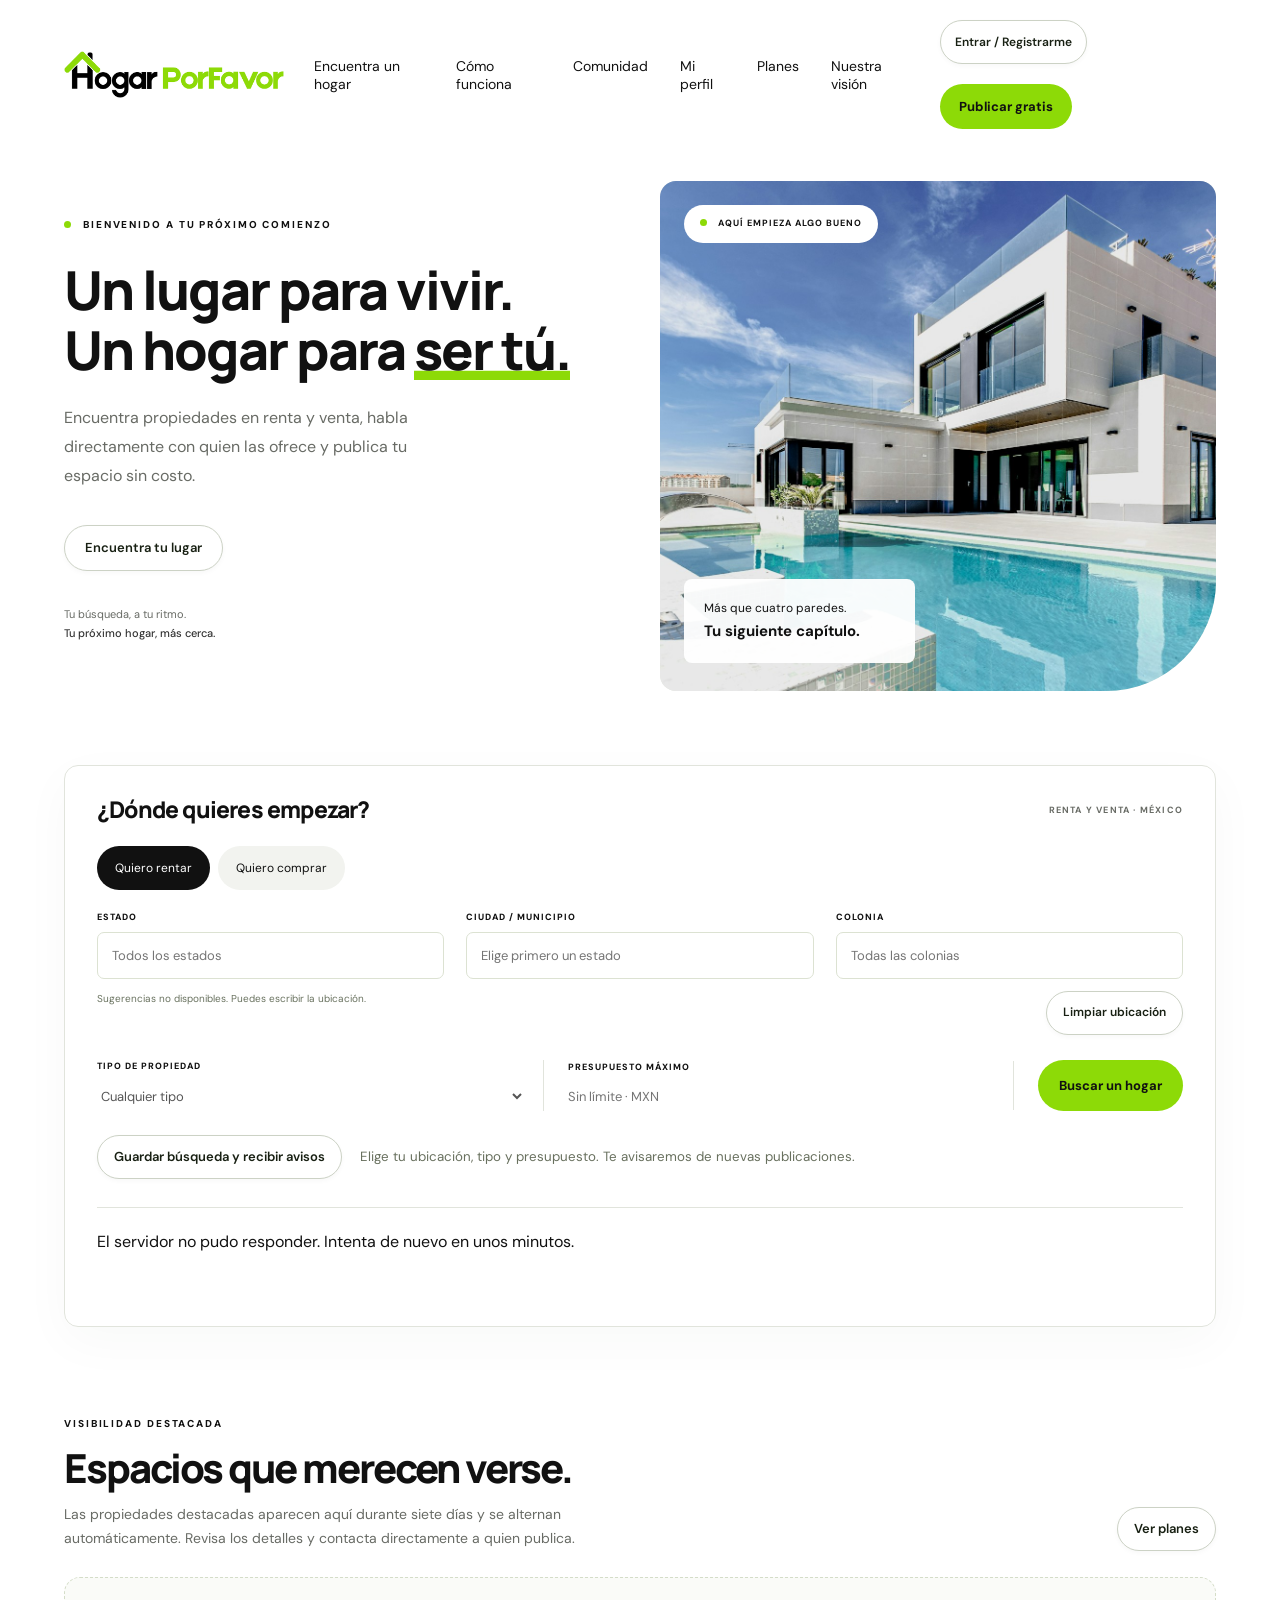
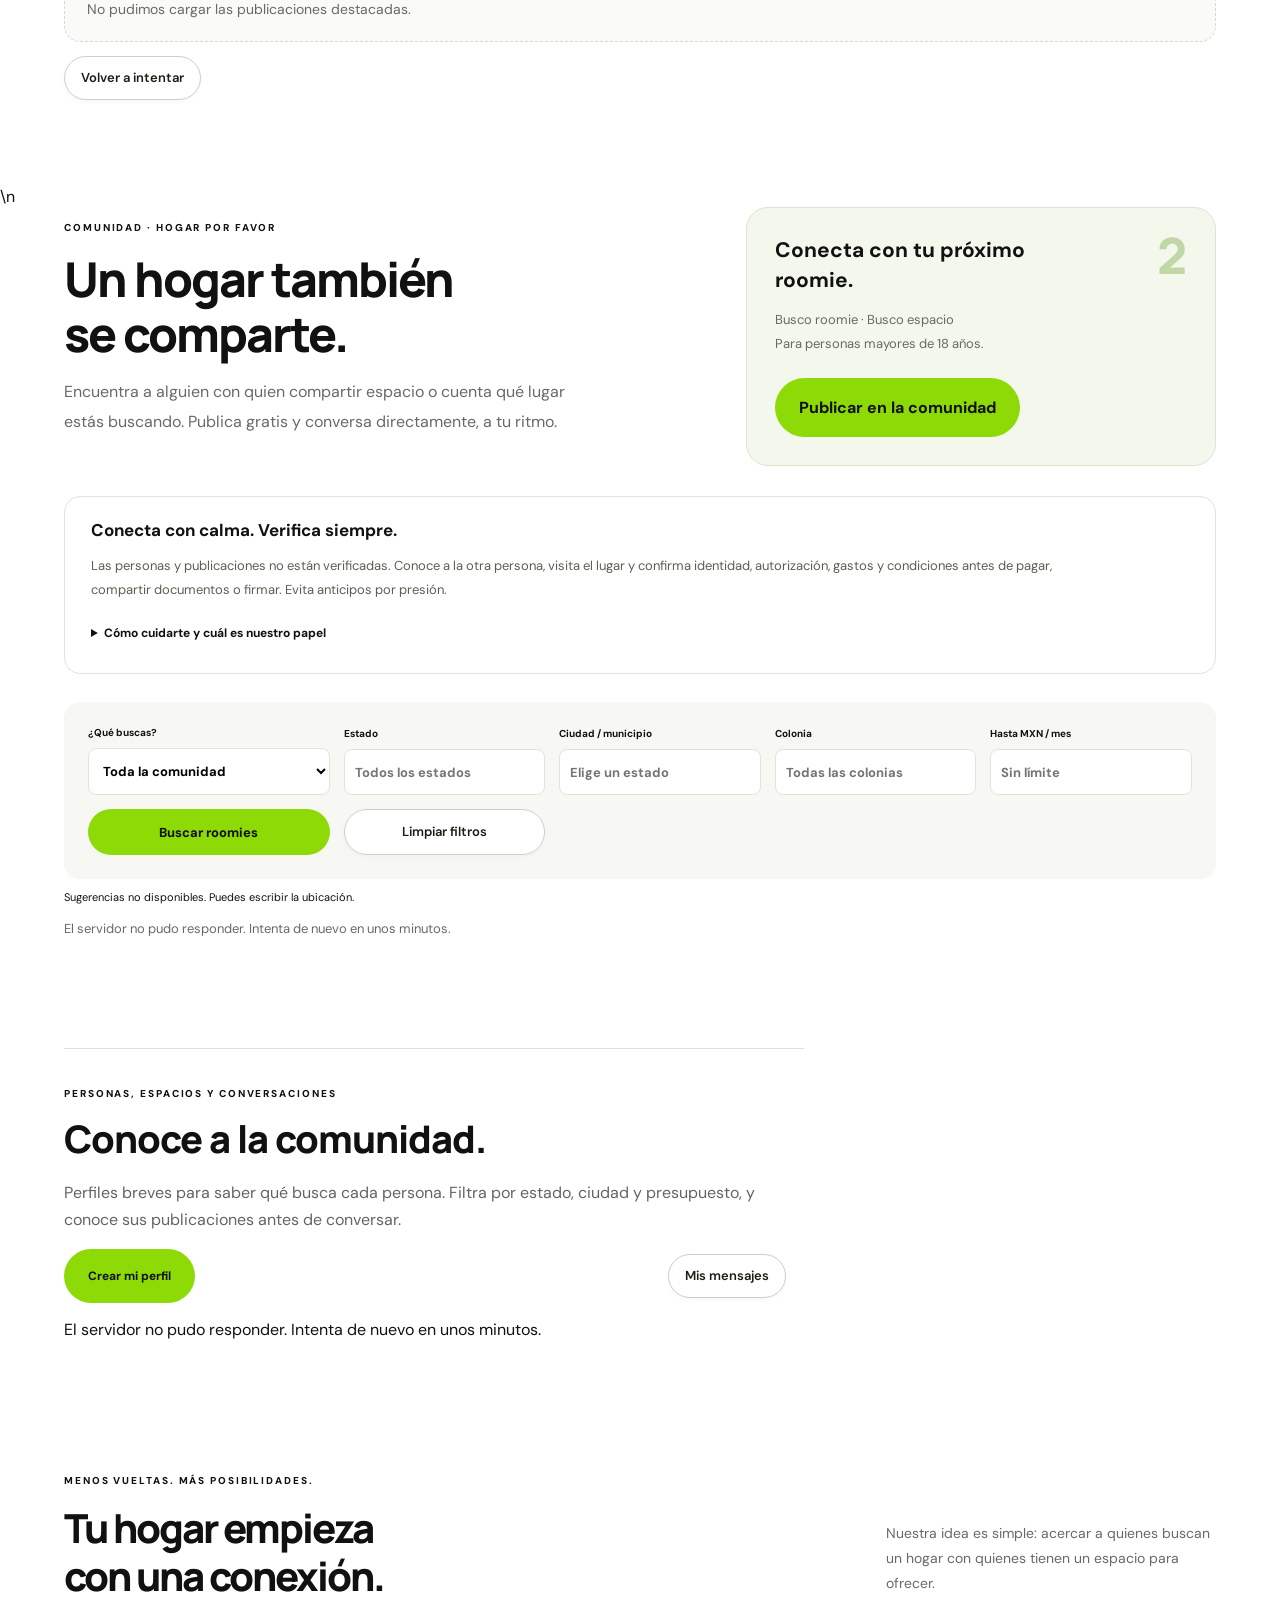
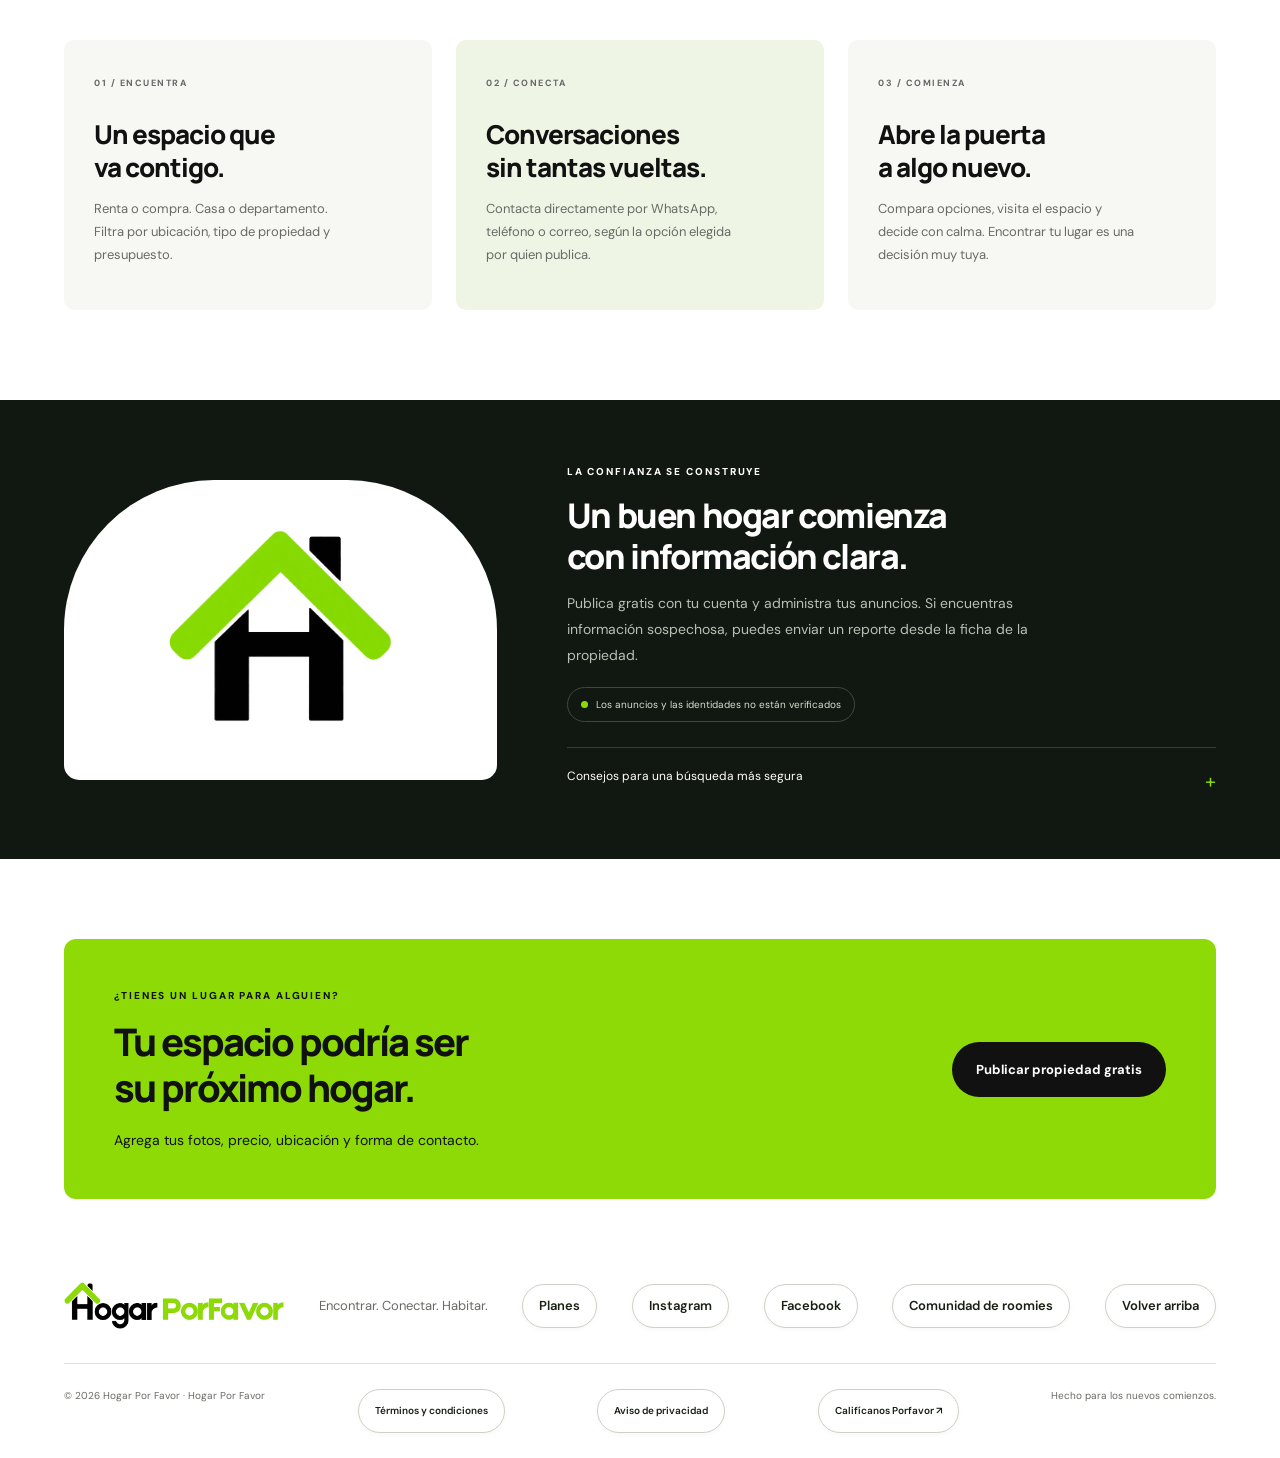
==== commit 18f8400a: "Remove Imperial brand references from Hogar Por Favor" ====
--- a/index.html
+++ b/index.html
@@ -6,7 +6,7 @@
   <meta name="description" content="Un nuevo espacio para encontrar y ofrecer un hogar en México. Conoce Hogar Por Favor: vivienda, cercanía y trato directo.">
   <meta name="theme-color" content="#8DDA07"><link rel="icon" type="image/png" sizes="96x96" href="favicon.png?v=5"><link rel="canonical" href="https://hogarporfavor.com/">
   <meta property="og:title" content="Hogar Por Favor · Tu próximo comienzo"><meta property="og:description" content="Encontrar un hogar debería sentirse así de simple."><meta property="og:image" content="https://hogarporfavor.com/hogar.jpg">
-  <link rel="stylesheet" href="style.css?v=38"><script src="unsaved.js?v=2" defer></script><script src="feedback.js?v=2" defer></script><script src="busy-ui.js?v=3" defer></script><script src="app-fixed.js?v=1" defer></script><script src="featured.js?v=1" defer></script><script src="favorites.js?v=2" defer></script><script src="places.js?v=3" defer></script><script src="saved-searches.js?v=7" defer></script><script src="hero.js?v=3" defer></script><script src="roomies.js?v=1" defer></script><script src="community.js?v=5" defer></script>
+  <link rel="stylesheet" href="style.css?v=38"><script src="unsaved.js?v=2" defer></script><script src="feedback.js?v=2" defer></script><script src="busy-ui.js?v=3" defer></script><script src="app-fixed.js?v=2" defer></script><script src="featured.js?v=1" defer></script><script src="favorites.js?v=2" defer></script><script src="places.js?v=3" defer></script><script src="saved-searches.js?v=7" defer></script><script src="hero.js?v=3" defer></script><script src="roomies.js?v=1" defer></script><script src="community.js?v=5" defer></script>
 <script src="property-stats.js?v=4" defer></script><script src="stats-chart.js?v=2" defer></script><script src="drafts.js?v=3" defer></script><link rel="stylesheet" href="/interactions-v2.css?v=1"><link rel="stylesheet" href="/featured.css?v=1"></head>
 <body>
 <a class="skip" href="#contenido">Saltar al contenido</a>
@@ -14,22 +14,22 @@
 <main id="contenido">
 <section class="hero"><div class="hero-copy"><div class="eyebrow"><span class="dot"></span> BIENVENIDO A TU PRÓXIMO COMIENZO</div><h1>Un lugar para vivir.<br>Un hogar para <span>ser tú.</span></h1><p>Encuentra propiedades en renta y venta, habla directamente con quien las ofrece y publica tu espacio sin costo.</p><a class="text-link" href="#explorar">Encuentra tu lugar </a><div class="hero-note"><p>Tu búsqueda, a tu ritmo.<br><strong>Tu próximo hogar, más cerca.</strong></p></div></div><div class="hero-photo" id="hero-carousel" role="region" aria-roledescription="carrusel" aria-label="Imágenes de portada"><a class="hero-slide-link" hidden></a><div class="hero-slides"><img class="is-active" src="hogar.jpg" alt="Casa contemporánea con jardín y espacios abiertos" fetchpriority="high"></div><div class="photo-label"><span class="dot"></span> AQUÍ EMPIEZA ALGO BUENO</div><div class="floating-note">Más que cuatro paredes.<br><strong data-hero-image-title>Tu siguiente capítulo.</strong><a class="hero-image-cta" hidden>Ver más</a></div><div class="carousel-controls" hidden><button type="button" data-hero-prev aria-label="Imagen anterior">‹</button><div class="carousel-dots" role="group" aria-label="Elegir imagen"></div><button type="button" data-hero-next aria-label="Imagen siguiente">›</button><button type="button" data-hero-pause aria-label="Pausar carrusel">Ⅱ</button></div></div></section>
 <section class="search-wrap" id="explorar" aria-labelledby="search-title"><div class="search-top"><h2 id="search-title">¿Dónde quieres empezar?</h2><span class="launch-label">RENTA Y VENTA · MÉXICO</span></div><form id="search"><div class="mode" role="group" aria-label="Operación"><button type="button" class="selected" data-mode="renta" aria-pressed="true">Quiero rentar</button><button type="button" data-mode="venta" aria-pressed="false">Quiero comprar</button></div><div class="location-filters"><label><span>ESTADO</span><input id="search-state" placeholder="Todos los estados" maxlength="100" aria-label="Estado para buscar"></label><label><span>CIUDAD / MUNICIPIO</span><input id="search-city" placeholder="Elige primero un estado" maxlength="100" aria-label="Ciudad o municipio para buscar" disabled></label><label><span>COLONIA</span><input id="search-neighborhood" placeholder="Todas las colonias" maxlength="100" aria-label="Colonia para buscar" disabled></label></div><div class="location-help"><span id="search-location-status" role="status" aria-live="polite">Cargando sugerencias de lugares…</span><button type="button" class="plain" id="clear-location">Limpiar ubicación</button></div><div class="search-fields"><label><span>TIPO DE PROPIEDAD</span><select id="property"><option value="">Cualquier tipo</option><option>Casa</option><option>Departamento</option><option>Habitación</option><option>Terreno</option></select></label><label><span>PRESUPUESTO MÁXIMO</span><input id="budget" type="number" min="1" max="1000000000" placeholder="Sin límite · MXN"></label><button class="button" type="submit">Buscar un hogar </button></div></form><div class="save-search-entry"><button type="button" class="plain" data-save-search>Guardar búsqueda y recibir avisos</button><small>Elige tu ubicación, tipo y presupuesto. Te avisaremos de nuevas publicaciones.</small></div><div id="results" class="results" aria-live="polite"><p>Cargando propiedades…</p></div><div id="property-grid" class="property-grid"></div><div id="pagination" class="pagination"></div></section>
-<section class="featured-section" id="featured-properties" aria-labelledby="featured-title"><div class="featured-heading"><div><span class="eyebrow">VISIBILIDAD DESTACADA</span><h2 id="featured-title">Espacios que merecen verse.</h2><p>Las propiedades destacadas aparecen aquí durante siete días y se alternan automáticamente. Revisa los detalles y contacta directamente a quien publica.</p></div><a class="text-link" href="planes.html">Ver planes</a></div><p id="featured-status" class="featured-status" role="status" aria-live="polite">Cargando publicaciones destacadas…</p><button type="button" class="plain" id="featured-refresh" hidden>Volver a intentar</button><div id="featured-carousel" class="featured-frame" hidden><div id="featured-current"></div><div id="featured-controls" class="featured-controls" hidden><button type="button" class="plain" id="featured-prev">Anterior</button><span id="featured-position" aria-hidden="true"></span><button type="button" class="plain" id="featured-pause" aria-pressed="false">Pausar rotación</button><button type="button" class="plain" id="featured-next">Siguiente</button></div></div><p id="featured-announcement" class="sr-only" aria-live="polite"></p></section>\n<section class="roomies-section" id="comunidad" aria-labelledby="roomies-title"><div class="roomies-heading"><div><span class="eyebrow">COMUNIDAD · IMPERIO PORFAVOR</span><h2 id="roomies-title">Un hogar también<br>se comparte.</h2><p>Encuentra a alguien con quien compartir espacio o cuenta qué lugar estás buscando. Publica gratis y conversa directamente, a tu ritmo.</p></div><div class="roomies-invite"><span class="roomies-mark" aria-hidden="true">2</span><strong>Conecta con tu próximo roomie.</strong><p>Busco roomie · Busco espacio<br>Para personas mayores de 18 años.</p><button type="button" class="button" data-roomie-new>Publicar en la comunidad</button></div></div><aside class="roomies-reminder"><strong>Conecta con calma. Verifica siempre.</strong><p>Las personas y publicaciones no están verificadas. Conoce a la otra persona, visita el lugar y confirma identidad, autorización, gastos y condiciones antes de pagar, compartir documentos o firmar. Evita anticipos por presión.</p><details><summary>Cómo cuidarte y cuál es nuestro papel</summary><p>Habla primero, acuerda visitas seguras y avisa a una persona de confianza. Revisa quién puede ofrecer el espacio y deja por escrito renta, depósito, servicios y reglas de convivencia. No publiques tu dirección exacta, identificaciones ni datos sensibles. Puedes reportar publicaciones sospechosas.</p><p>Hogar Por Favor, de Imperio Porfavor, facilita el contacto. No verifica identidades, inmuebles ni publicaciones; no garantiza compatibilidad ni participa en visitas, cobros, contratos o convivencia. Quien publica responde por su información y cada persona debe validar antes de decidir. La plataforma no asume los acuerdos, pagos o conflictos entre participantes; esto no excluye las responsabilidades que la ley le imponga.</p></details></aside><form id="roomies-filter" class="roomies-filter"><label>¿Qué buscas?<select name="intent"><option value="">Toda la comunidad</option>Busco roomie</option><option>Busco espacio</option></select></label><label>Estado<input name="state" maxlength="70" placeholder="Todos los estados"></label><label>Ciudad / municipio<input name="city" maxlength="100" placeholder="Elige un estado" disabled></label><label>Colonia<input name="neighborhood" maxlength="100" placeholder="Todas las colonias" disabled></label><label>Hasta MXN / mes<input name="budget" type="number" min="1" max="1000000" placeholder="Sin límite"></label><button type="submit" class="button">Buscar roomies</button><button type="button" class="plain" id="roomies-clear">Limpiar filtros</button></form><p id="roomies-location-status" class="location-note" role="status"></p><p id="roomies-status" role="status"></p><div id="roomies-grid" class="roomies-grid"></div><div id="roomies-pagination" class="pagination"></div><div class="social-heading"><span class="eyebrow">PERSONAS, ESPACIOS Y CONVERSACIONES</span><h3>Conoce a la comunidad.</h3><p>Perfiles breves para saber qué busca cada persona. Filtra por estado, ciudad y presupuesto, y conoce sus publicaciones antes de conversar.</p><div class="account-actions"><button type="button" class="button" data-social-edit>Crear mi perfil</button><button type="button" class="plain" data-social-inbox>Mis mensajes <span class="message-badge" data-message-count hidden></span></button></div></div><p id="social-profiles-status" role="status"></p><div id="social-profiles" class="roomies-grid"></div><div id="social-profiles-pages" class="pagination"></div></section><section class="intro" id="como-funciona"><div class="section-heading"><div><span class="eyebrow">MENOS VUELTAS. MÁS POSIBILIDADES.</span><h2>Tu hogar empieza<br>con una conexión.</h2></div><p>Nuestra idea es simple: acercar a quienes buscan un hogar con quienes tienen un espacio para ofrecer.</p></div><div class="steps"><article><span class="step">01 / ENCUENTRA</span><h3>Un espacio que<br>va contigo.</h3><p>Renta o compra. Casa o departamento. Filtra por ubicación, tipo de propiedad y presupuesto.</p></article><article><span class="step">02 / CONECTA</span><h3>Conversaciones<br>sin tantas vueltas.</h3><p>Contacta directamente por WhatsApp, teléfono o correo, según la opción elegida por quien publica.</p></article><article><span class="step">03 / COMIENZA</span><h3>Abre la puerta<br>a algo nuevo.</h3><p>Compara opciones, visita el espacio y decide con calma. Encontrar tu lugar es una decisión muy tuya.</p></article></div></section>
+<section class="featured-section" id="featured-properties" aria-labelledby="featured-title"><div class="featured-heading"><div><span class="eyebrow">VISIBILIDAD DESTACADA</span><h2 id="featured-title">Espacios que merecen verse.</h2><p>Las propiedades destacadas aparecen aquí durante siete días y se alternan automáticamente. Revisa los detalles y contacta directamente a quien publica.</p></div><a class="text-link" href="planes.html">Ver planes</a></div><p id="featured-status" class="featured-status" role="status" aria-live="polite">Cargando publicaciones destacadas…</p><button type="button" class="plain" id="featured-refresh" hidden>Volver a intentar</button><div id="featured-carousel" class="featured-frame" hidden><div id="featured-current"></div><div id="featured-controls" class="featured-controls" hidden><button type="button" class="plain" id="featured-prev">Anterior</button><span id="featured-position" aria-hidden="true"></span><button type="button" class="plain" id="featured-pause" aria-pressed="false">Pausar rotación</button><button type="button" class="plain" id="featured-next">Siguiente</button></div></div><p id="featured-announcement" class="sr-only" aria-live="polite"></p></section>\n<section class="roomies-section" id="comunidad" aria-labelledby="roomies-title"><div class="roomies-heading"><div><span class="eyebrow">COMUNIDAD · HOGAR POR FAVOR</span><h2 id="roomies-title">Un hogar también<br>se comparte.</h2><p>Encuentra a alguien con quien compartir espacio o cuenta qué lugar estás buscando. Publica gratis y conversa directamente, a tu ritmo.</p></div><div class="roomies-invite"><span class="roomies-mark" aria-hidden="true">2</span><strong>Conecta con tu próximo roomie.</strong><p>Busco roomie · Busco espacio<br>Para personas mayores de 18 años.</p><button type="button" class="button" data-roomie-new>Publicar en la comunidad</button></div></div><aside class="roomies-reminder"><strong>Conecta con calma. Verifica siempre.</strong><p>Las personas y publicaciones no están verificadas. Conoce a la otra persona, visita el lugar y confirma identidad, autorización, gastos y condiciones antes de pagar, compartir documentos o firmar. Evita anticipos por presión.</p><details><summary>Cómo cuidarte y cuál es nuestro papel</summary><p>Habla primero, acuerda visitas seguras y avisa a una persona de confianza. Revisa quién puede ofrecer el espacio y deja por escrito renta, depósito, servicios y reglas de convivencia. No publiques tu dirección exacta, identificaciones ni datos sensibles. Puedes reportar publicaciones sospechosas.</p><p>Hogar Por Favor facilita el contacto. No verifica identidades, inmuebles ni publicaciones; no garantiza compatibilidad ni participa en visitas, cobros, contratos o convivencia. Quien publica responde por su información y cada persona debe validar antes de decidir. La plataforma no asume los acuerdos, pagos o conflictos entre participantes; esto no excluye las responsabilidades que la ley le imponga.</p></details></aside><form id="roomies-filter" class="roomies-filter"><label>¿Qué buscas?<select name="intent"><option value="">Toda la comunidad</option><option>Busco roomie</option><option>Busco espacio</option></select></label><label>Estado<input name="state" maxlength="70" placeholder="Todos los estados"></label><label>Ciudad / municipio<input name="city" maxlength="100" placeholder="Elige un estado" disabled></label><label>Colonia<input name="neighborhood" maxlength="100" placeholder="Todas las colonias" disabled></label><label>Hasta MXN / mes<input name="budget" type="number" min="1" max="1000000" placeholder="Sin límite"></label><button type="submit" class="button">Buscar roomies</button><button type="button" class="plain" id="roomies-clear">Limpiar filtros</button></form><p id="roomies-location-status" class="location-note" role="status"></p><p id="roomies-status" role="status"></p><div id="roomies-grid" class="roomies-grid"></div><div id="roomies-pagination" class="pagination"></div><div class="social-heading"><span class="eyebrow">PERSONAS, ESPACIOS Y CONVERSACIONES</span><h3>Conoce a la comunidad.</h3><p>Perfiles breves para saber qué busca cada persona. Filtra por estado, ciudad y presupuesto, y conoce sus publicaciones antes de conversar.</p><div class="account-actions"><button type="button" class="button" data-social-edit>Crear mi perfil</button><button type="button" class="plain" data-social-inbox>Mis mensajes <span class="message-badge" data-message-count hidden></span></button></div></div><p id="social-profiles-status" role="status"></p><div id="social-profiles" class="roomies-grid"></div><div id="social-profiles-pages" class="pagination"></div></section><section class="intro" id="como-funciona"><div class="section-heading"><div><span class="eyebrow">MENOS VUELTAS. MÁS POSIBILIDADES.</span><h2>Tu hogar empieza<br>con una conexión.</h2></div><p>Nuestra idea es simple: acercar a quienes buscan un hogar con quienes tienen un espacio para ofrecer.</p></div><div class="steps"><article><span class="step">01 / ENCUENTRA</span><h3>Un espacio que<br>va contigo.</h3><p>Renta o compra. Casa o departamento. Filtra por ubicación, tipo de propiedad y presupuesto.</p></article><article><span class="step">02 / CONECTA</span><h3>Conversaciones<br>sin tantas vueltas.</h3><p>Contacta directamente por WhatsApp, teléfono o correo, según la opción elegida por quien publica.</p></article><article><span class="step">03 / COMIENZA</span><h3>Abre la puerta<br>a algo nuevo.</h3><p>Compara opciones, visita el espacio y decide con calma. Encontrar tu lugar es una decisión muy tuya.</p></article></div></section>
 <section class="trust" id="confianza"><div class="trust-mark"><img src="house-mark.png" alt="Símbolo de Hogar Por Favor: una H con techo verde"></div><div><span class="eyebrow">LA CONFIANZA SE CONSTRUYE</span><h2>Un buen hogar comienza<br>con información clara.</h2><p>Publica gratis con tu cuenta y administra tus anuncios. Si encuentras información sospechosa, puedes enviar un reporte desde la ficha de la propiedad.</p><div class="status-pill"><span class="dot"></span> Los anuncios y las identidades no están verificados</div><details><summary>Consejos para una búsqueda más segura <span>+</span></summary><p>Tómate el tiempo de conocer el lugar y a quien lo ofrece. Confirma que tenga autorización para rentarlo o venderlo, revisa las condiciones y valida los documentos antes de pagar o firmar. Si algo no te queda claro, busca asesoría de una persona de confianza. Evita anticipos por presión y nunca compartas contraseñas ni códigos de acceso. Cada persona es responsable de comprobar la información y decidir con quién y bajo qué condiciones acuerda. Hogar Por Favor facilita el contacto; no verifica los anuncios ni interviene en pagos o contratos.</p></details></div></section>
 <section class="cta"><div><span class="eyebrow">¿TIENES UN LUGAR PARA ALGUIEN?</span><h2>Tu espacio podría ser<br>su próximo hogar.</h2><p>Agrega tus fotos, precio, ubicación y forma de contacto.</p></div><button class="button dark" data-open>Publicar propiedad gratis </button></section>
 </main>
-<footer><div class="footer-top"><a class="brand" href="#"><img src="logo.png?v=2" width="220" height="50" alt="Hogar Por Favor"></a><p>Encontrar. Conectar. Habitar.</p><a href="planes.html" class="text-link">Planes</a><a class="text-link" href="https://www.instagram.com/hogarporfavor/" target="_blank" rel="noopener noreferrer" aria-label="Instagram de Hogar Por Favor">Instagram</a><a class="text-link" href="https://www.facebook.com/profile.php?id=61595857872720" target="_blank" rel="noopener noreferrer" aria-label="Facebook de Hogar Por Favor">Facebook</a><a href="#comunidad" class="text-link footer-community-link">Comunidad de roomies</a><a href="#contenido" class="text-link">Volver arriba</a></div><div class="footer-bottom"><span>© <span id="year">2026</span> Hogar Por Favor · Una plataforma de Imperio Porfavor</span><a class="plain" href="terminos.html">Términos y condiciones</a><a class="plain" href="privacidad.html">Aviso de privacidad</a><a class="plain partner-project-link" href="https://calificanosporfavor.com" target="_blank" rel="noopener noreferrer">Califícanos Porfavor ↗</a><span>Hecho para los nuevos comienzos.</span></div></footer>
+<footer><div class="footer-top"><a class="brand" href="#"><img src="logo.png?v=2" width="220" height="50" alt="Hogar Por Favor"></a><p>Encontrar. Conectar. Habitar.</p><a href="planes.html" class="text-link">Planes</a><a class="text-link" href="https://www.instagram.com/hogarporfavor/" target="_blank" rel="noopener noreferrer" aria-label="Instagram de Hogar Por Favor">Instagram</a><a class="text-link" href="https://www.facebook.com/profile.php?id=61595857872720" target="_blank" rel="noopener noreferrer" aria-label="Facebook de Hogar Por Favor">Facebook</a><a href="#comunidad" class="text-link footer-community-link">Comunidad de roomies</a><a href="#contenido" class="text-link">Volver arriba</a></div><div class="footer-bottom"><span>© <span id="year">2026</span> Hogar Por Favor · Hogar Por Favor</span><a class="plain" href="terminos.html">Términos y condiciones</a><a class="plain" href="privacidad.html">Aviso de privacidad</a><a class="plain partner-project-link" href="https://calificanosporfavor.com" target="_blank" rel="noopener noreferrer">Califícanos Porfavor ↗</a><span>Hecho para los nuevos comienzos.</span></div></footer>
 
 <div id="toast" role="status" class="toast" hidden></div>
 <dialog id="auth-dialog" aria-labelledby="auth-title"><button class="close" aria-label="Cerrar" data-close>×</button><span class="eyebrow">BIENVENIDO A HOGAR POR FAVOR</span><h2 id="auth-title">Tu próximo comienzo.</h2><div class="auth-tabs"><button type="button" data-auth="login" class="selected">Entrar</button><button type="button" data-auth="register">Crear cuenta gratis</button></div><form id="auth-form"><label id="name-label" hidden>Tu nombre<input name="name" maxlength="70" autocomplete="name"></label><label>Correo electrónico<input type="email" name="email" required maxlength="254" autocomplete="email"></label><label id="recovery-label" hidden>Código de recuperación<input name="code" minlength="32" maxlength="32" autocomplete="off"></label><label id="password-wrapper"><span id="password-label">Contraseña</span><input name="password" type="password" required maxlength="72" autocomplete="current-password"><small id="password-help" hidden>Mínimo 12 caracteres. Usa una contraseña que no uses en otros sitios.</small></label><label id="privacy-check" class="check-label" hidden><input type="checkbox" name="privacy"><span>He leído el <a href="privacidad.html" target="_blank" rel="noopener">aviso de privacidad</a>. Mi correo de acceso no se publica automáticamente.</span></label><label id="terms-check" class="check-label" hidden><input type="checkbox" name="terms" value="1"><span>Tengo al menos 18 años y he leído y acepto los <a href="terminos-2026-11-01-v2.html" target="_blank" rel="noopener">términos y condiciones</a> (versión 2026-11-01.2).</span></label><input type="hidden" name="terms_version" value="2026-11-01.2"><a class="plain" href="privacidad.html" target="_blank" rel="noopener">Leer aviso de privacidad </a><button class="button full" type="submit" id="auth-submit">Entrar </button><p class="form-status" id="auth-status" role="status"></p><button type="button" class="plain" data-auth="forgot">Olvidé mi contraseña</button><br><button type="button" class="plain legacy-recovery" data-auth="recover">Usar un código de respaldo anterior</button></form></dialog>
 <dialog id="recovery-dialog" aria-labelledby="recovery-title"><span class="eyebrow">GUÁRDALO EN UN LUGAR SEGURO</span><h2 id="recovery-title">Tu código de recuperación.</h2><p>Este código permite recuperar tu cuenta si olvidas la contraseña. Se muestra solo ahora; no lo compartas. También puedes solicitar un enlace de recuperación por correo.</p><code id="recovery-code" class="recovery-code"></code><button class="button full" id="recovery-download">Descargar código</button><button class="plain" id="recovery-continue">Ya lo guardé, continuar</button></dialog>
 <dialog id="property-delete-dialog" aria-labelledby="property-delete-title"><button type="button" class="close" aria-label="Cerrar" data-close>×</button><span class="eyebrow">ELIMINACIÓN PERMANENTE</span><h2 id="property-delete-title">¿Eliminar esta propiedad?</h2><p><strong id="property-delete-name"></strong></p><p id="property-delete-photos"></p><p>Esta acción quitará la publicación del sitio y borrará sus fotos. No se puede deshacer.</p><form id="property-delete-form"><input type="hidden" name="id"><label class="check-label"><input type="checkbox" name="confirm_delete"><span>Confirmo que quiero eliminar esta publicación y sus fotos.</span></label><button type="button" class="plain" data-close>Conservar publicación</button><button type="submit" class="button full">Eliminar propiedad</button><p id="property-delete-status" class="form-status" role="status"></p></form></dialog><dialog id="draft-delete-dialog" aria-labelledby="draft-delete-title"><button type="button" class="close" aria-label="Cerrar" data-close>×</button><span class="eyebrow">REVISA ANTES DE ELIMINAR</span><h2 id="draft-delete-title">¿Eliminar este borrador?</h2><p><strong id="draft-delete-name"></strong></p><p id="draft-delete-photos"></p><p>Se eliminarán definitivamente el borrador y todas sus fotos guardadas. No podrás recuperarlos desde tu cuenta. Tus demás borradores, publicaciones y cuenta se conservarán.</p><form id="draft-delete-form"><input type="hidden" name="id"><input type="hidden" name="draft_revision"><div class="account-actions"><button type="button" class="plain" data-close>Conservar borrador</button><button type="submit" class="plain danger-action">Eliminar borrador y fotos</button></div><p class="form-status" id="draft-delete-status" role="status"></p></form></dialog><dialog id="publish-dialog" class="wide-dialog" aria-labelledby="publish-title"><button class="close" aria-label="Cerrar" data-close>×</button><span class="eyebrow">SIN COSTO · SIN INTERMEDIARIOS</span><h2 id="publish-title">Publica tu propiedad.</h2><p>Comparte información real y fotos de un espacio que tengas autorización para ofrecer. No incluyas documentos, rostros ni información confidencial.</p><p id="draft-autosave-status" class="draft-autosave-status" role="status" aria-live="polite"></p><form id="publish-form"><input type="hidden" name="draft_revision"><input type="hidden" name="id"><label>Título del anuncio<input name="title" required minlength="8" maxlength="100" placeholder="Departamento luminoso con terraza"></label><div class="form-grid"><label>Operación<select name="operation"><option>Renta</option><option>Venta</option></select></label><label>Tipo de propiedad<select name="type"><option>Casa</option><option>Departamento</option><option>Habitación</option><option>Terreno</option></select></label></div><label>Precio en MXN<input name="price" type="number" min="1" max="1000000000" step="1" required><small>Para renta, indica el precio mensual.</small></label><div class="form-grid"><label>Estado<input name="state" required maxlength="70" placeholder="Ej. Jalisco"></label><label>Ciudad o municipio<input name="city" required maxlength="100" placeholder="Ej. Guadalajara"></label></div><label>Colonia o zona<input name="neighborhood" maxlength="100" placeholder="Opcional; evita publicar la dirección exacta"></label><p id="publish-location-status" class="location-note" role="status" aria-live="polite">Sugerencias del catálogo postal de México.</p><div class="form-grid three"><label>Recámaras<input name="bedrooms" type="number" min="0" max="100" value="0" required></label><label>Baños<input name="bathrooms" type="number" min="0" max="100" value="0" required></label><label>Superficie m²<input name="area" type="number" min="0" max="10000000" value="0" required></label></div><label>Descripción<textarea name="description" rows="5" required minlength="30" maxlength="5000" placeholder="Describe el espacio, sus características y las condiciones de renta o venta."></textarea></label><label>Fotos de la propiedad<input type="file" name="photos[]" id="photos-input" accept="image/jpeg,image/png,image/webp" multiple><small id="photo-help">De 1 a 8 fotos JPG, PNG o WebP. Máximo 6 MB por foto.</small></label><div id="photo-preview" class="photo-preview"></div><div class="form-grid"><label>Contacto directo<select name="contact_type" id="contact-type"><option>WhatsApp</option><option>Teléfono</option><option>Correo</option></select></label><label>Dato de contacto<input name="contact" required maxlength="254" placeholder="Ej. 52 + 10 dígitos" inputmode="tel"></label></div><p class="location-note">Consulta cómo tratamos tus datos y cómo pedir su eliminación en el <a href="privacidad.html" target="_blank" rel="noopener">aviso de privacidad</a>.</p><label class="check-label"><input type="checkbox" name="contact_consent" value="1" required>Autorizo que mi nombre y este dato de contacto sean públicos en el anuncio.</label><label>Visibilidad<select name="status"><option value="active">Publicar ahora</option><option value="paused">Guardar pausado, sin mostrar al público</option><option value="rented">Ya rentada (solo renta)</option><option value="sold">Ya vendida (solo venta)</option></select></label><aside class="care-note"><strong>Publica con claridad. Conecta con confianza.</strong><p>Eres responsable de la información, las fotos y el contacto que compartes. Revisa que sean correctos y que tengas autorización para ofrecer el inmueble. Evita publicar documentos personales o la dirección exacta.</p><p>Acuerda las visitas con cuidado y valida la información de la otra persona antes de aceptar pagos o firmar. Tu anuncio aparecerá sin verificación de identidad o propiedad.</p></aside><label class="check-label"><input type="checkbox" name="terms" value="1" required><span>He leído y acepto los <a href="terminos-2026-11-01-v2.html" target="_blank" rel="noopener">términos y condiciones</a> (versión 2026-11-01.2) y confirmo que tengo autorización para ofrecer este inmueble y compartir su información.</span></label><input type="hidden" name="terms_version" value="2026-11-01.2"><button type="button" class="plain full" id="draft-save" data-save-action>Guardar borrador privado</button><p class="favorites-help">Puedes guardar un borrador aunque falten datos o fotos. No aparecerá en el catálogo.</p><button type="submit" class="button full" id="publish-submit">Publicar gratis </button><p class="form-status" id="publish-status" role="status"></p></form></dialog>
-<dialog id="search-history-dialog" class="wide-dialog" aria-labelledby="search-history-title"><button class="close" aria-label="Cerrar" data-close>×</button><span class="eyebrow">TUS AVISOS, EN UN SOLO LUGAR</span><h2 id="search-history-title">Historial de avisos.</h2><p id="search-history-name" class="history-search-name"></p><p class="favorites-help">Fechas en horario de Ciudad de México. Registramos cuando el servidor acepta el envío; esto no confirma su llegada a la bandeja ni su lectura. Si un correo agrupó varias búsquedas, aquí aparecen solo las propiedades de esta búsqueda. Los anuncios se muestran según su estado actual.</p><div class="saved-search-actions"><button type="button" class="plain" id="search-history-back">Volver a Mi cuenta</button><button type="button" class="plain" id="search-history-refresh">Actualizar historial</button></div><form id="search-history-filters" class="history-filters"><label>Desde<input type="date" name="from"></label><label>Hasta<input type="date" name="to"></label><label class="history-query">Buscar propiedad<input type="search" name="q" maxlength="100" placeholder="Título, ubicación o referencia"></label><button type="submit" class="button">Filtrar historial</button><button type="button" class="plain" id="search-history-clear">Limpiar filtros</button></form><p class="favorites-help">Ambas fechas están incluidas. La búsqueda muestra los avisos que contienen una propiedad coincidente; conserva la lista completa de cada aviso. Para anuncios retirados, busca por su referencia.</p><div id="search-history-list"></div><p id="search-history-status" class="form-status" role="status"></p><div id="search-history-pages" class="pagination" aria-label="Páginas del historial"></div></dialog><dialog id="saved-search-dialog" aria-labelledby="saved-search-dialog-title"><button class="close" aria-label="Cerrar" data-close>×</button><span class="eyebrow">NUEVAS OPCIONES, A TU RITMO</span><h2 id="saved-search-dialog-title">Guarda tu búsqueda.</h2><form id="saved-search-form"><label>Nombre de la búsqueda<input name="name" required minlength="2" maxlength="70" placeholder="Ej. Mi próximo depa en Guadalajara"></label><label>Busco<select name="operation"><option>Renta</option><option>Venta</option></select></label><label>Estado<input name="state" required minlength="2" maxlength="70"></label><label>Ciudad o municipio (opcional)<input name="city" maxlength="100"></label><label>Colonia (opcional)<input name="neighborhood" maxlength="100"></label><p id="saved-search-location" class="location-note" role="status"></p><label>Tipo de propiedad<select name="type"><option value="">Cualquier tipo</option><option>Casa</option><option>Departamento</option><option>Habitación</option><option>Terreno</option></select></label><label>Presupuesto máximo en MXN<input name="budget" type="number" min="1" max="1000000000" placeholder="Sin límite"><small>Para renta, indica el máximo mensual.</small></label><label>Frecuencia de avisos<select name="frequency"><option value="immediate">Al momento</option><option value="daily">Una vez al día</option><option value="weekly">Una vez por semana</option></select></label><div id="search-clock-fields" hidden><label id="search-week-day-label" hidden>Día de la semana<select name="week_day"><option value="1">Lunes</option><option value="2">Martes</option><option value="3">Miércoles</option><option value="4">Jueves</option><option value="5">Viernes</option><option value="6">Sábado</option><option value="7">Domingo</option></select></label><label>Hora del aviso<input type="time" name="send_time" value="09:00"></label></div><p class="favorites-help">Horario de Ciudad de México. Al momento: revisión aproximadamente cada cinco minutos. Los resúmenes diarios o semanales siguen el día y la hora elegidos, solo si hay coincidencias. El envío puede demorarse por los límites compartidos del correo.</p><p id="saved-search-edit-note" class="care-note" hidden></p><label id="saved-search-consent" class="check-label"><input type="checkbox" name="email_consent" required><span>Quiero recibir avisos por correo de nuevas publicaciones que coincidan. Puedo pausarlos o eliminar esta búsqueda desde Mi cuenta. He leído el <a href="privacidad.html" target="_blank" rel="noopener">aviso de privacidad</a>.</span></label><p class="favorites-help">Se guardan hasta 10 búsquedas. No se envían anuncios anteriores ni se reserva ningún inmueble. Verifica siempre disponibilidad, identidad y condiciones antes de pagar o firmar.</p><button class="button full" id="saved-search-submit" type="submit">Guardar búsqueda</button><p id="saved-search-form-status" class="form-status" role="status"></p></form></dialog><dialog class="wide-dialog" id="property-stats-dialog" aria-labelledby="property-stats-title"><button class="close" aria-label="Cerrar" data-close>×</button><span class="eyebrow">EL MOVIMIENTO DE TU ANUNCIO</span><h2 id="property-stats-title">Estadísticas.</h2><label class="stats-period">Periodo de estadísticas<select id="property-stats-period"><option value="all">Todo el periodo</option><option value="7">Últimos 7 días</option><option value="30">Últimos 30 días</option></select></label><div id="property-stats-content" aria-live="polite"></div></dialog><dialog id="account-dialog" class="profile-dialog" aria-labelledby="account-title"><div class="profile-page-topbar"><div><span class="eyebrow">HOGAR POR FAVOR · IMPERIO PORFAVOR</span><span class="profile-page-label">MI PERFIL</span></div><button class="close" aria-label="Volver al inicio" data-close>×</button></div><div class="profile-page-body"><section class="profile-hero-card"><div class="profile-avatar-wrap"><img id="profile-avatar-img" alt="" hidden><span id="profile-avatar-mark" aria-hidden="true">H</span></div><div class="profile-identity"><span class="eyebrow">TU ESPACIO PERSONAL</span><h2 id="account-title">Mi perfil.</h2><strong id="profile-name"></strong><p id="account-description"></p><p id="profile-bio" class="profile-bio">Agrega una descripción breve desde “Editar perfil y foto”.</p><p id="profile-visibility" class="profile-visibility">Tu perfil de comunidad está oculto.</p><div class="profile-hero-actions"><button class="button" data-open>Publicar propiedad</button><button type="button" class="plain" data-social-edit>Editar perfil y foto</button><button type="button" class="plain" id="edit-name-open">Editar mi nombre</button></div></div></section><div id="email-account-status" class="email-account-status"></div><nav class="profile-jump-nav" aria-label="Secciones de mi perfil"><button type="button" data-profile-jump="profile-publications">Mis publicaciones</button><button type="button" data-profile-jump="profile-roomies">Roomies</button><button type="button" data-profile-jump="profile-favorites">Favoritos</button><button type="button" data-profile-jump="profile-searches">Búsquedas</button><button type="button" data-profile-jump="profile-messages">Mensajes</button><button type="button" data-profile-jump="profile-plans">Planes</button><button type="button" data-profile-jump="profile-settings">Seguridad</button></nav><section class="profile-content-section" id="profile-publications"><h3>Mis publicaciones</h3><section class="my-properties-section" aria-labelledby="my-properties-title"><div class="favorites-heading"><h3 id="my-properties-title">Mis propiedades</h3><button type="button" class="plain" id="my-properties-refresh">Actualizar propiedades</button></div><p class="favorites-help">Aquí aparecen tus publicaciones activas, pausadas, rentadas o vendidas. Puedes editarlas, quitarlas del catálogo o eliminarlas junto con sus fotos.</p><div id="my-properties" class="property-grid"></div><p class="form-status" id="account-status" role="status"></p></section><section class="my-drafts-section"><h3>Mis borradores</h3><p class="favorites-help">Privados, sin publicar. Guarda información incompleta y fotos para terminar después. Al publicar tendrás que completar los datos y aceptar los términos.</p><div id="my-drafts"></div><p id="drafts-empty">Todavía no tienes borradores.</p></section></section><section class="profile-content-section" id="profile-roomies"><h3>Mi comunidad de roomies</h3><section class="my-roomies-section"><h3>Mi comunidad de roomies</h3><button type="button" class="plain" data-roomie-new>Crear publicación de roomies</button><div id="my-roomie-posts"></div><p id="my-roomies-status" role="status"></p></section></section><section class="profile-content-section" id="profile-favorites"><h3>Mis favoritos</h3><section class="my-favorites-section" aria-labelledby="favorites-title"><div class="favorites-heading"><h3 id="favorites-title">Mis favoritos</h3><button type="button" class="plain" id="favorites-refresh">Actualizar favoritos</button></div><p class="favorites-help">Tu lista es privada. Guarda propiedades para volver a consultarlas; guardarlas no reserva el espacio ni garantiza su disponibilidad.</p><label class="check-label"><input type="checkbox" id="favorites-mail-enabled" disabled><span>Recibir por correo bajadas de precio y avisos de propiedades rentadas o vendidas</span></label><p class="favorites-help">Usamos tu correo confirmado y agrupamos cambios: hasta un aviso por hora y tres cada 24 horas. Puedes desactivarlos aquí o quitar una propiedad de favoritos.</p><p id="favorites-mail-status" class="form-status" role="status"></p><div id="my-favorites" class="property-grid"></div><p class="form-status" id="favorites-status" role="status"></p><div id="favorites-pages" class="pagination" aria-label="Páginas de favoritos"></div></section></section><section class="profile-content-section" id="profile-searches"><h3>Mis búsquedas</h3><section class="my-searches-section" aria-labelledby="saved-search-title"><div class="favorites-heading"><h3 id="saved-search-title">Mis búsquedas guardadas</h3><button type="button" class="plain" id="saved-search-refresh">Actualizar búsquedas</button></div><p class="favorites-help">Recibe nuevas opciones por correo confirmado, aunque no tengas abierta la página. Elige la frecuencia y el horario de cada búsqueda: al momento, diaria o semanal. Para los resúmenes, elige hora y día cuando corresponda, en horario de Ciudad de México; revisión cada cinco minutos. Solo se envían coincidencias pendientes, hasta un correo por hora y tres cada 24 horas por cuenta, sujeto a disponibilidad del correo. Al pausar se cancelan pendientes; al activar se incluyen solo próximas publicaciones.</p><button type="button" class="plain" data-save-search>Crear búsqueda guardada</button><div id="saved-search-list"></div><p id="saved-search-status" class="form-status" role="status"></p></section></section><section class="profile-content-section" id="profile-messages"><h3>Mi comunidad y mensajes</h3><section class="my-social-section"><h3>Mi perfil y mis mensajes</h3><button type="button" class="plain" data-social-edit>Crear / editar mi perfil social</button><button type="button" class="plain" data-social-inbox>Ver mis mensajes <span class="message-badge" data-message-count hidden></span></button><p id="account-message-summary" class="message-summary" role="status"></p><label class="check-label message-mail-choice"><input type="checkbox" id="message-mail-enabled" disabled><span>Recibir avisos por correo de mensajes sin leer</span></label><p class="message-mail-help">Se envían a tu correo confirmado, aunque no tengas abierta la página. Agrupamos los avisos: hasta uno por hora y tres al día, solo por mensajes nuevos pendientes. Si los lees antes del envío, se cancela el aviso.</p><p id="message-mail-status" class="form-status" role="status"></p><p>Oculta o elimina tu perfil cuando quieras desde su editor.</p></section></section><section class="profile-content-section" id="profile-plans"><h3>Planes y estadísticas</h3><section class="billing-section" aria-labelledby="billing-title"><div class="favorites-heading"><div><span class="eyebrow">CRECE A TU RITMO</span><h3 id="billing-title">Más espacio para tus propiedades.</h3></div></div><div id="billing-summary"></div><p id="billing-status" class="form-status" role="status"></p></section></section><section class="profile-content-section profile-settings-section" id="profile-settings"><h3>Datos y seguridad</h3><div class="account-actions"><button type="button" class="plain" id="change-email-open">Cambiar mi correo</button><button type="button" class="plain" id="change-password-open">Cambiar mi contraseña</button><button type="button" class="plain" id="sessions-open">Ver sesiones abiertas</button><a class="plain" href="/planes.html">Ver todos los planes</a></div><button type="button" class="plain" id="logout">Cerrar sesión</button><hr><button class="plain" id="delete-account-open">Eliminar mi cuenta y mis datos</button></section></div></dialog>
+<dialog id="search-history-dialog" class="wide-dialog" aria-labelledby="search-history-title"><button class="close" aria-label="Cerrar" data-close>×</button><span class="eyebrow">TUS AVISOS, EN UN SOLO LUGAR</span><h2 id="search-history-title">Historial de avisos.</h2><p id="search-history-name" class="history-search-name"></p><p class="favorites-help">Fechas en horario de Ciudad de México. Registramos cuando el servidor acepta el envío; esto no confirma su llegada a la bandeja ni su lectura. Si un correo agrupó varias búsquedas, aquí aparecen solo las propiedades de esta búsqueda. Los anuncios se muestran según su estado actual.</p><div class="saved-search-actions"><button type="button" class="plain" id="search-history-back">Volver a Mi cuenta</button><button type="button" class="plain" id="search-history-refresh">Actualizar historial</button></div><form id="search-history-filters" class="history-filters"><label>Desde<input type="date" name="from"></label><label>Hasta<input type="date" name="to"></label><label class="history-query">Buscar propiedad<input type="search" name="q" maxlength="100" placeholder="Título, ubicación o referencia"></label><button type="submit" class="button">Filtrar historial</button><button type="button" class="plain" id="search-history-clear">Limpiar filtros</button></form><p class="favorites-help">Ambas fechas están incluidas. La búsqueda muestra los avisos que contienen una propiedad coincidente; conserva la lista completa de cada aviso. Para anuncios retirados, busca por su referencia.</p><div id="search-history-list"></div><p id="search-history-status" class="form-status" role="status"></p><div id="search-history-pages" class="pagination" aria-label="Páginas del historial"></div></dialog><dialog id="saved-search-dialog" aria-labelledby="saved-search-dialog-title"><button class="close" aria-label="Cerrar" data-close>×</button><span class="eyebrow">NUEVAS OPCIONES, A TU RITMO</span><h2 id="saved-search-dialog-title">Guarda tu búsqueda.</h2><form id="saved-search-form"><label>Nombre de la búsqueda<input name="name" required minlength="2" maxlength="70" placeholder="Ej. Mi próximo depa en Guadalajara"></label><label>Busco<select name="operation"><option>Renta</option><option>Venta</option></select></label><label>Estado<input name="state" required minlength="2" maxlength="70"></label><label>Ciudad o municipio (opcional)<input name="city" maxlength="100"></label><label>Colonia (opcional)<input name="neighborhood" maxlength="100"></label><p id="saved-search-location" class="location-note" role="status"></p><label>Tipo de propiedad<select name="type"><option value="">Cualquier tipo</option><option>Casa</option><option>Departamento</option><option>Habitación</option><option>Terreno</option></select></label><label>Presupuesto máximo en MXN<input name="budget" type="number" min="1" max="1000000000" placeholder="Sin límite"><small>Para renta, indica el máximo mensual.</small></label><label>Frecuencia de avisos<select name="frequency"><option value="immediate">Al momento</option><option value="daily">Una vez al día</option><option value="weekly">Una vez por semana</option></select></label><div id="search-clock-fields" hidden><label id="search-week-day-label" hidden>Día de la semana<select name="week_day"><option value="1">Lunes</option><option value="2">Martes</option><option value="3">Miércoles</option><option value="4">Jueves</option><option value="5">Viernes</option><option value="6">Sábado</option><option value="7">Domingo</option></select></label><label>Hora del aviso<input type="time" name="send_time" value="09:00"></label></div><p class="favorites-help">Horario de Ciudad de México. Al momento: revisión aproximadamente cada cinco minutos. Los resúmenes diarios o semanales siguen el día y la hora elegidos, solo si hay coincidencias. El envío puede demorarse por los límites compartidos del correo.</p><p id="saved-search-edit-note" class="care-note" hidden></p><label id="saved-search-consent" class="check-label"><input type="checkbox" name="email_consent" required><span>Quiero recibir avisos por correo de nuevas publicaciones que coincidan. Puedo pausarlos o eliminar esta búsqueda desde Mi cuenta. He leído el <a href="privacidad.html" target="_blank" rel="noopener">aviso de privacidad</a>.</span></label><p class="favorites-help">Se guardan hasta 10 búsquedas. No se envían anuncios anteriores ni se reserva ningún inmueble. Verifica siempre disponibilidad, identidad y condiciones antes de pagar o firmar.</p><button class="button full" id="saved-search-submit" type="submit">Guardar búsqueda</button><p id="saved-search-form-status" class="form-status" role="status"></p></form></dialog><dialog class="wide-dialog" id="property-stats-dialog" aria-labelledby="property-stats-title"><button class="close" aria-label="Cerrar" data-close>×</button><span class="eyebrow">EL MOVIMIENTO DE TU ANUNCIO</span><h2 id="property-stats-title">Estadísticas.</h2><label class="stats-period">Periodo de estadísticas<select id="property-stats-period"><option value="all">Todo el periodo</option><option value="7">Últimos 7 días</option><option value="30">Últimos 30 días</option></select></label><div id="property-stats-content" aria-live="polite"></div></dialog><dialog id="account-dialog" class="profile-dialog" aria-labelledby="account-title"><div class="profile-page-topbar"><div><span class="eyebrow">HOGAR POR FAVOR · HOGAR POR FAVOR</span><span class="profile-page-label">MI PERFIL</span></div><button class="close" aria-label="Volver al inicio" data-close>×</button></div><div class="profile-page-body"><section class="profile-hero-card"><div class="profile-avatar-wrap"><img id="profile-avatar-img" alt="" hidden><span id="profile-avatar-mark" aria-hidden="true">H</span></div><div class="profile-identity"><span class="eyebrow">TU ESPACIO PERSONAL</span><h2 id="account-title">Mi perfil.</h2><strong id="profile-name"></strong><p id="account-description"></p><p id="profile-bio" class="profile-bio">Agrega una descripción breve desde “Editar perfil y foto”.</p><p id="profile-visibility" class="profile-visibility">Tu perfil de comunidad está oculto.</p><div class="profile-hero-actions"><button class="button" data-open>Publicar propiedad</button><button type="button" class="plain" data-social-edit>Editar perfil y foto</button><button type="button" class="plain" id="edit-name-open">Editar mi nombre</button></div></div></section><div id="email-account-status" class="email-account-status"></div><nav class="profile-jump-nav" aria-label="Secciones de mi perfil"><button type="button" data-profile-jump="profile-publications">Mis publicaciones</button><button type="button" data-profile-jump="profile-roomies">Roomies</button><button type="button" data-profile-jump="profile-favorites">Favoritos</button><button type="button" data-profile-jump="profile-searches">Búsquedas</button><button type="button" data-profile-jump="profile-messages">Mensajes</button><button type="button" data-profile-jump="profile-plans">Planes</button><button type="button" data-profile-jump="profile-settings">Seguridad</button></nav><section class="profile-content-section" id="profile-publications"><h3>Mis publicaciones</h3><section class="my-properties-section" aria-labelledby="my-properties-title"><div class="favorites-heading"><h3 id="my-properties-title">Mis propiedades</h3><button type="button" class="plain" id="my-properties-refresh">Actualizar propiedades</button></div><p class="favorites-help">Aquí aparecen tus publicaciones activas, pausadas, rentadas o vendidas. Puedes editarlas, quitarlas del catálogo o eliminarlas junto con sus fotos.</p><div id="my-properties" class="property-grid"></div><p class="form-status" id="account-status" role="status"></p></section><section class="my-drafts-section"><h3>Mis borradores</h3><p class="favorites-help">Privados, sin publicar. Guarda información incompleta y fotos para terminar después. Al publicar tendrás que completar los datos y aceptar los términos.</p><div id="my-drafts"></div><p id="drafts-empty">Todavía no tienes borradores.</p></section></section><section class="profile-content-section" id="profile-roomies"><h3>Mi comunidad de roomies</h3><section class="my-roomies-section"><h3>Mi comunidad de roomies</h3><button type="button" class="plain" data-roomie-new>Crear publicación de roomies</button><div id="my-roomie-posts"></div><p id="my-roomies-status" role="status"></p></section></section><section class="profile-content-section" id="profile-favorites"><h3>Mis favoritos</h3><section class="my-favorites-section" aria-labelledby="favorites-title"><div class="favorites-heading"><h3 id="favorites-title">Mis favoritos</h3><button type="button" class="plain" id="favorites-refresh">Actualizar favoritos</button></div><p class="favorites-help">Tu lista es privada. Guarda propiedades para volver a consultarlas; guardarlas no reserva el espacio ni garantiza su disponibilidad.</p><label class="check-label"><input type="checkbox" id="favorites-mail-enabled" disabled><span>Recibir por correo bajadas de precio y avisos de propiedades rentadas o vendidas</span></label><p class="favorites-help">Usamos tu correo confirmado y agrupamos cambios: hasta un aviso por hora y tres cada 24 horas. Puedes desactivarlos aquí o quitar una propiedad de favoritos.</p><p id="favorites-mail-status" class="form-status" role="status"></p><div id="my-favorites" class="property-grid"></div><p class="form-status" id="favorites-status" role="status"></p><div id="favorites-pages" class="pagination" aria-label="Páginas de favoritos"></div></section></section><section class="profile-content-section" id="profile-searches"><h3>Mis búsquedas</h3><section class="my-searches-section" aria-labelledby="saved-search-title"><div class="favorites-heading"><h3 id="saved-search-title">Mis búsquedas guardadas</h3><button type="button" class="plain" id="saved-search-refresh">Actualizar búsquedas</button></div><p class="favorites-help">Recibe nuevas opciones por correo confirmado, aunque no tengas abierta la página. Elige la frecuencia y el horario de cada búsqueda: al momento, diaria o semanal. Para los resúmenes, elige hora y día cuando corresponda, en horario de Ciudad de México; revisión cada cinco minutos. Solo se envían coincidencias pendientes, hasta un correo por hora y tres cada 24 horas por cuenta, sujeto a disponibilidad del correo. Al pausar se cancelan pendientes; al activar se incluyen solo próximas publicaciones.</p><button type="button" class="plain" data-save-search>Crear búsqueda guardada</button><div id="saved-search-list"></div><p id="saved-search-status" class="form-status" role="status"></p></section></section><section class="profile-content-section" id="profile-messages"><h3>Mi comunidad y mensajes</h3><section class="my-social-section"><h3>Mi perfil y mis mensajes</h3><button type="button" class="plain" data-social-edit>Crear / editar mi perfil social</button><button type="button" class="plain" data-social-inbox>Ver mis mensajes <span class="message-badge" data-message-count hidden></span></button><p id="account-message-summary" class="message-summary" role="status"></p><label class="check-label message-mail-choice"><input type="checkbox" id="message-mail-enabled" disabled><span>Recibir avisos por correo de mensajes sin leer</span></label><p class="message-mail-help">Se envían a tu correo confirmado, aunque no tengas abierta la página. Agrupamos los avisos: hasta uno por hora y tres al día, solo por mensajes nuevos pendientes. Si los lees antes del envío, se cancela el aviso.</p><p id="message-mail-status" class="form-status" role="status"></p><p>Oculta o elimina tu perfil cuando quieras desde su editor.</p></section></section><section class="profile-content-section" id="profile-plans"><h3>Planes y estadísticas</h3><section class="billing-section" aria-labelledby="billing-title"><div class="favorites-heading"><div><span class="eyebrow">CRECE A TU RITMO</span><h3 id="billing-title">Más espacio para tus propiedades.</h3></div></div><div id="billing-summary"></div><p id="billing-status" class="form-status" role="status"></p></section></section><section class="profile-content-section profile-settings-section" id="profile-settings"><h3>Datos y seguridad</h3><div class="account-actions"><button type="button" class="plain" id="change-email-open">Cambiar mi correo</button><button type="button" class="plain" id="change-password-open">Cambiar mi contraseña</button><button type="button" class="plain" id="sessions-open">Ver sesiones abiertas</button><a class="plain" href="/planes.html">Ver todos los planes</a></div><button type="button" class="plain" id="logout">Cerrar sesión</button><hr><button class="plain" id="delete-account-open">Eliminar mi cuenta y mis datos</button></section></div></dialog>
 <dialog id="sessions-dialog" class="wide-dialog" aria-labelledby="sessions-title"><button class="close" aria-label="Cerrar" data-close>×</button><span class="eyebrow">TU ACCESO, BAJO CONTROL</span><h2 id="sessions-title">Sesiones abiertas.</h2><p>Revisa desde dónde has iniciado sesión. El navegador y el dispositivo son aproximados; no mostramos tu ubicación ni tu dirección IP. Te avisamos por correo cuando inicias sesión desde un navegador que no reconocemos.</p><div id="sessions-list"></div><p id="sessions-status" class="form-status" role="status"></p><button type="button" class="plain" id="sessions-refresh">Actualizar lista</button><details><summary>Cerrar sesión en todos los dispositivos</summary><p>Se cerrarán todas tus sesiones, incluida esta. Tu cuenta, contraseña, publicaciones y fotos se conservan.</p><form id="logout-all-form"><label>Contraseña actual<input name="current_password" type="password" autocomplete="current-password" required maxlength="72"></label><label class="check-label"><input name="confirm" type="checkbox" required><span>Entiendo que tendré que iniciar sesión nuevamente en todos mis dispositivos.</span></label><button class="button full" type="submit">Cerrar sesión en todos los dispositivos</button><p id="logout-all-status" class="form-status" role="status"></p></form></details><button type="button" class="plain" data-account-back>Volver a Mi cuenta</button></dialog><dialog id="change-email-dialog" aria-labelledby="change-email-title"><button class="close" aria-label="Cerrar" data-close>×</button><span class="eyebrow">TU CORREO DE ACCESO</span><h2 id="change-email-title">Cambia tu correo.</h2><p id="current-email-note"></p><p>Primero confirmaremos tu contraseña. Después enviaremos un código al nuevo correo; el cambio se guardará solo al verificarlo. Al confirmarlo, enviaremos un aviso a tu dirección anterior y a la nueva.</p><form id="change-email-request"><label>Nuevo correo electrónico<input name="new_email" type="email" required maxlength="254" autocomplete="email"></label><label>Contraseña actual<input name="current_password" type="password" required maxlength="72" autocomplete="current-password"></label><button class="button full" type="submit">Enviar código al nuevo correo </button><p id="change-email-request-status" class="form-status" role="status"></p></form><form id="change-email-confirm" hidden><p id="pending-email-note"></p><label>Código de 6 dígitos<input name="code" required pattern="[0-9]{6}" minlength="6" maxlength="6" inputmode="numeric" autocomplete="one-time-code"></label><small>Vence en 10 minutos. Hasta 5 intentos. Mantén abierta esta sesión.</small><button class="button full" type="submit">Confirmar y guardar nuevo correo </button><p id="change-email-confirm-status" class="form-status" role="status"></p></form><button type="button" class="plain" id="change-email-restart" hidden>Cancelar solicitud y usar otra dirección</button><p class="location-note">Esto cambia tu correo de acceso. El contacto público de tus anuncios se edita por separado.</p><button type="button" class="plain" data-account-back>Volver a Mi cuenta</button></dialog><dialog id="edit-name-dialog" aria-labelledby="edit-name-title"><button class="close" aria-label="Cerrar" data-close>×</button><span class="eyebrow">TU PERFIL</span><h2 id="edit-name-title">Actualiza tu nombre.</h2><p>Este nombre se muestra en tus publicaciones. Confirma el cambio con tu contraseña actual.</p><form id="edit-name-form"><label>Tu nombre<input name="name" required minlength="2" maxlength="70" autocomplete="name"></label><label>Contraseña actual<input name="current_password" type="password" required maxlength="72" autocomplete="current-password"></label><button type="button" class="plain" data-account-back>Volver a Mi cuenta</button><button class="button full" type="submit">Guardar nombre </button><p class="form-status" id="edit-name-status" role="status"></p></form></dialog><dialog id="change-password-dialog" aria-labelledby="change-password-title"><button class="close" aria-label="Cerrar" data-close>×</button><span class="eyebrow">CUIDA TU ACCESO</span><h2 id="change-password-title">Cambia tu contraseña.</h2><p>Usa una contraseña que no utilices en otros sitios. Tu sesión actual se mantendrá abierta; las demás se cerrarán. Te enviaremos un aviso de seguridad por correo.</p><form id="change-password-form"><label>Contraseña actual<input name="current_password" type="password" required maxlength="72" autocomplete="current-password"></label><label>Nueva contraseña<input name="new_password" type="password" required minlength="12" maxlength="72" autocomplete="new-password"><small>Al menos 12 caracteres. Evita espacios al inicio o al final.</small></label><label>Confirma la nueva contraseña<input name="confirm_password" type="password" required minlength="12" maxlength="72" autocomplete="new-password"></label><p class="location-note">Los códigos y enlaces de recuperación anteriores dejarán de funcionar. Si lo necesitas, podrás solicitar otro por correo.</p><button type="button" class="plain" data-account-back>Volver a Mi cuenta</button><button class="button full" type="submit">Guardar contraseña </button><p class="form-status" id="change-password-status" role="status"></p></form></dialog><dialog id="delete-account-dialog" aria-labelledby="delete-account-title"><button class="close" aria-label="Cerrar" data-close>×</button><span class="eyebrow">TÚ TIENES EL CONTROL</span><h2 id="delete-account-title">¿Eliminar tu cuenta?</h2><p>Se borrarán tu cuenta, tu perfil social, tus conversaciones y mensajes (incluido el historial compartido con otras personas), bloqueos, tus publicaciones de comunidad y todas tus publicaciones de propiedades (incluidas las pausadas o archivadas), sus fotos, reportes y constancias asociadas. Se cerrarán tus sesiones. Esta acción es permanente.</p><p>Las copias de respaldo del alojamiento se sustituyen conforme a su ciclo. No se eliminan copias de terceros ni conversaciones externas.</p><form id="delete-account-form"><label>Tu contraseña actual<input type="password" name="password" autocomplete="current-password" required maxlength="72"></label><label>Escribe ELIMINAR para confirmar<input name="confirmation" required pattern="ELIMINAR" autocomplete="off"></label><label class="check-label"><input type="checkbox" name="confirm_delete" required><span>Entiendo que se eliminarán mis datos y no podré recuperar mi cuenta ni mis anuncios.</span></label><button type="button" class="plain" id="delete-account-cancel">Conservar mi cuenta</button><button type="submit" class="button full">Eliminar definitivamente mi cuenta</button><p id="delete-account-status" class="form-status" role="status"></p></form></dialog><dialog id="detail-dialog" class="wide-dialog" aria-labelledby="detail-title"><button class="close" aria-label="Cerrar" data-close>×</button><div id="property-detail"></div></dialog>
 <dialog id="report-dialog" aria-labelledby="report-title"><button class="close" aria-label="Cerrar" data-close>×</button><h2 id="report-title">Reportar publicación.</h2><p>Cuéntanos qué información parece incorrecta o sospechosa. No incluyas datos sensibles. El reporte se guarda para revisión; no oculta automáticamente el anuncio.</p><form id="report-form"><input type="hidden" name="id"><label>Motivo<textarea name="reason" required minlength="10" maxlength="1000" rows="4"></textarea></label><button class="button full">Enviar reporte</button><p id="report-status" class="form-status" role="status"></p></form></dialog>
 
-<dialog id="email-dialog" aria-labelledby="email-title"><button class="close" aria-label="Cerrar" data-close>×</button><span class="eyebrow">UN PASO MÁS PARA PUBLICAR</span><h2 id="email-title">Confirma tu correo.</h2><p id="email-description"></p><form id="email-code-form" hidden><label>Código recibido por correo<input name="code" class="otp" inputmode="numeric" autocomplete="one-time-code" pattern="[0-9]{6}" minlength="6" maxlength="6" placeholder="000000" required></label><button class="button full" type="submit">Confirmar código </button></form><button class="button full" id="email-confirm">Confirmar correo</button><button class="button full" id="email-check">Ya confirmé mi correo</button><button class="plain" id="email-resend">Reenviar código</button><p id="email-status" role="status" class="form-status"></p><p class="email-fineprint">La verificación confirma que tienes acceso al correo. No acredita la identidad ni la propiedad de un inmueble.</p></dialog><dialog id="roomie-editor" class="wide-dialog" aria-labelledby="roomie-editor-title"><button type="button" class="close" aria-label="Cerrar" data-close>×</button><span class="eyebrow">COMUNIDAD · IMPERIO PORFAVOR</span><h2 id="roomie-editor-title">Encuentra tu próxima conexión.</h2><p>Comparte lo necesario para conversar. No incluyas tu dirección exacta, documentos ni información sensible. Solo mayores de 18 años.</p><form id="roomie-form"><input type="hidden" name="id"><label>Quiero publicar<select name="intent"><option>Busco roomie</option><option>Busco espacio</option></select></label><label>Título<input name="title" required minlength="8" maxlength="100" placeholder="Busco roomie para compartir departamento en Guadalajara"></label><label><span id="roomie-budget-label">Aportación mensual por persona en MXN</span><input name="budget" type="number" min="1" max="1000000" required><small>Explica en la descripción qué servicios incluye y cualquier depósito.</small></label><div class="form-grid"><label>Estado<input name="state" required maxlength="70"></label><label>Ciudad o municipio<input name="city" required maxlength="100"></label></div><label>Colonia o zona<input name="neighborhood" maxlength="100" placeholder="Opcional; sin dirección exacta"></label><p id="roomie-location-status" class="location-note" role="status"></p><label>Fecha orientativa de mudanza (opcional)<input name="move_in" type="date"></label><label>Cuéntanos sobre el espacio o lo que buscas<textarea name="description" rows="5" required minlength="30" maxlength="2500" placeholder="Zona, presupuesto, gastos, disponibilidad y acuerdos de convivencia que te gustaría conversar. Publica con respeto y sin exclusiones discriminatorias."></textarea></label><div class="form-grid"><label>Contacto<select name="contact_type"><option>Mensajes</option><option>WhatsApp</option><option>Teléfono</option><option>Correo</option></select><small>Mensajes usa tu perfil social visible y no muestra un contacto externo.</small></label><label>Dato de contacto<input name="contact" required maxlength="254" placeholder="Código de país + número"></label></div><label class="check-label"><input name="contact_consent" type="checkbox" required><span>Autorizo que mi nombre y este contacto sean públicos en la comunidad. Mi correo de acceso no se publica automáticamente.</span></label><label>Visibilidad<select name="status"><option value="active">Publicar ahora</option><option value="paused">Guardar pausado</option></select></label><aside class="care-note"><strong>Un buen roomie empieza con información clara.</strong><p>Revisa identidad, espacio, autorización y condiciones antes de pagar o firmar. No envíes dinero por presión ni compartas documentos sensibles. La comunidad no verifica personas, propiedades ni acuerdos.</p><p>Hogar Por Favor, de Imperio Porfavor, facilita el contacto y no participa en pagos, contratos ni convivencia. Las personas participantes responden por la información que publican y por sus acuerdos, sin excluir las obligaciones legales de la plataforma.</p></aside><label class="check-label"><input name="safety" type="checkbox" required><span>Tengo al menos 18 años, entiendo estas precauciones y me corresponde verificar la información antes de tomar decisiones.</span></label><label class="check-label"><input name="terms" type="checkbox" required><span>He leído y acepto los <a href="terminos-2026-11-01-v2.html" target="_blank" rel="noopener">términos y condiciones</a> (versión 2026-11-01.2) y he leído el <a href="privacidad.html" target="_blank" rel="noopener">aviso de privacidad</a>.</span></label><input type="hidden" name="terms_version" value="2026-11-01.2"><button type="submit" class="button full">Guardar publicación</button><p id="roomie-form-status" class="form-status" role="status"></p></form></dialog><dialog id="roomie-detail" class="wide-dialog" aria-labelledby="roomie-detail-title"><button class="close" type="button" aria-label="Cerrar" data-close>×</button><div id="roomie-detail-body"></div></dialog><dialog id="roomie-report-dialog" aria-labelledby="roomie-report-title"><button class="close" type="button" aria-label="Cerrar" data-close>×</button><h2 id="roomie-report-title">Cuidemos la comunidad.</h2><p>Cuéntanos qué te preocupa, sin incluir documentos ni datos sensibles.</p><form id="roomie-report-form"><input type="hidden" name="id"><label>Motivo<textarea name="reason" required minlength="10" maxlength="1000" rows="4"></textarea></label><button class="button full" type="submit">Enviar reporte</button><p id="roomie-report-status" role="status"></p></form></dialog>
-<dialog id="social-editor" class="wide-dialog" aria-labelledby="social-editor-title"><button class="close" aria-label="Cerrar" data-close>×</button><span class="eyebrow">COMUNIDAD · IMPERIO PORFAVOR</span><h2 id="social-editor-title">Tu perfil, a tu manera.</h2><p>Solo información básica. Tu correo de acceso no se publica automáticamente. No incluyas documentos, datos sensibles ni tu dirección exacta.</p><form id="social-form"><label>Foto de perfil<input id="social-avatar" name="avatar" type="file" accept="image/jpeg,image/png,image/webp"><small>JPG, PNG o WebP · máximo 4 MB. La foto se muestra solo cuando tu perfil de comunidad está visible.</small></label><img id="social-avatar-preview" class="social-avatar-preview" alt="Vista previa de tu foto de perfil" hidden><p>Nombre público: <strong id="social-name"></strong>. Puedes editarlo desde Mi perfil.</p><label>Mi estado en la comunidad<select name="intent"><option>Busco espacio</option><option>Ofrezco espacio</option><option>Busco roomie</option></select></label><div class="form-grid"><label>Estado / entidad<input name="state" required maxlength="70" autocomplete="off"></label><label>Ciudad / municipio<input name="city" required maxlength="100" autocomplete="off"></label></div><input name="neighborhood" type="hidden"><p id="social-location-status" class="form-status" role="status"></p><label>Presupuesto o aportación mensual en MXN<input name="budget" type="number" required min="1" max="1000000" inputmode="numeric"></label><label>Sobre mí y lo que busco<textarea name="bio" required minlength="20" maxlength="800" rows="5" placeholder="Cuenta cómo te gusta convivir, qué espacio buscas y qué condiciones necesitas acordar."></textarea></label><label class="check-label"><input type="checkbox" name="visible"><span>Mostrar mi perfil en la comunidad. Si lo desmarcas, nadie podrá abrirlo ni iniciar conversaciones nuevas desde él.</span></label><label class="check-label"><input type="checkbox" name="public_consent" required><span>Autorizo mostrar mi nombre y la información que elijo publicar cuando mi perfil sea visible.</span></label><label class="check-label"><input type="checkbox" name="safety" required><span>Soy mayor de 18 años. Verificaré a las personas, el espacio y las condiciones antes de pagar o firmar; no enviaré documentos sensibles ni dinero bajo presión.</span></label><label class="check-label"><input type="checkbox" name="terms" required><span>Acepto los <a href="terminos-2026-11-01-v2.html" target="_blank" rel="noopener">términos de la comunidad</a> y he leído el <a href="privacidad.html" target="_blank" rel="noopener">aviso de privacidad</a>.</span></label><input type="hidden" name="terms_version" value="2026-11-01.2"><button class="button full" type="submit">Guardar mi perfil</button><p id="social-form-status" class="form-status" role="status"></p></form><div class="account-actions"><button class="plain" type="button" id="social-hide">Ocultar ahora</button><button class="plain" type="button" id="social-delete">Eliminar solo mi perfil social</button></div><p>Ocultar o eliminar este perfil conserva tus anuncios y conversaciones. Puedes administrar los anuncios desde Mi cuenta; para borrar también conversaciones y todos tus datos usa Eliminar mi cuenta.</p></dialog>
+<dialog id="email-dialog" aria-labelledby="email-title"><button class="close" aria-label="Cerrar" data-close>×</button><span class="eyebrow">UN PASO MÁS PARA PUBLICAR</span><h2 id="email-title">Confirma tu correo.</h2><p id="email-description"></p><form id="email-code-form" hidden><label>Código recibido por correo<input name="code" class="otp" inputmode="numeric" autocomplete="one-time-code" pattern="[0-9]{6}" minlength="6" maxlength="6" placeholder="000000" required></label><button class="button full" type="submit">Confirmar código </button></form><button class="button full" id="email-confirm">Confirmar correo</button><button class="button full" id="email-check">Ya confirmé mi correo</button><button class="plain" id="email-resend">Reenviar código</button><p id="email-status" role="status" class="form-status"></p><p class="email-fineprint">La verificación confirma que tienes acceso al correo. No acredita la identidad ni la propiedad de un inmueble.</p></dialog><dialog id="roomie-editor" class="wide-dialog" aria-labelledby="roomie-editor-title"><button type="button" class="close" aria-label="Cerrar" data-close>×</button><span class="eyebrow">COMUNIDAD · HOGAR POR FAVOR</span><h2 id="roomie-editor-title">Encuentra tu próxima conexión.</h2><p>Comparte lo necesario para conversar. No incluyas tu dirección exacta, documentos ni información sensible. Solo mayores de 18 años.</p><form id="roomie-form"><input type="hidden" name="id"><label>Quiero publicar<select name="intent"><option>Busco roomie</option><option>Busco espacio</option></select></label><label>Título<input name="title" required minlength="8" maxlength="100" placeholder="Busco roomie para compartir departamento en Guadalajara"></label><label><span id="roomie-budget-label">Aportación mensual por persona en MXN</span><input name="budget" type="number" min="1" max="1000000" required><small>Explica en la descripción qué servicios incluye y cualquier depósito.</small></label><div class="form-grid"><label>Estado<input name="state" required maxlength="70"></label><label>Ciudad o municipio<input name="city" required maxlength="100"></label></div><label>Colonia o zona<input name="neighborhood" maxlength="100" placeholder="Opcional; sin dirección exacta"></label><p id="roomie-location-status" class="location-note" role="status"></p><label>Fecha orientativa de mudanza (opcional)<input name="move_in" type="date"></label><label>Cuéntanos sobre el espacio o lo que buscas<textarea name="description" rows="5" required minlength="30" maxlength="2500" placeholder="Zona, presupuesto, gastos, disponibilidad y acuerdos de convivencia que te gustaría conversar. Publica con respeto y sin exclusiones discriminatorias."></textarea></label><div class="form-grid"><label>Contacto<select name="contact_type"><option>Mensajes</option><option>WhatsApp</option><option>Teléfono</option><option>Correo</option></select><small>Mensajes usa tu perfil social visible y no muestra un contacto externo.</small></label><label>Dato de contacto<input name="contact" required maxlength="254" placeholder="Código de país + número"></label></div><label class="check-label"><input name="contact_consent" type="checkbox" required><span>Autorizo que mi nombre y este contacto sean públicos en la comunidad. Mi correo de acceso no se publica automáticamente.</span></label><label>Visibilidad<select name="status"><option value="active">Publicar ahora</option><option value="paused">Guardar pausado</option></select></label><aside class="care-note"><strong>Un buen roomie empieza con información clara.</strong><p>Revisa identidad, espacio, autorización y condiciones antes de pagar o firmar. No envíes dinero por presión ni compartas documentos sensibles. La comunidad no verifica personas, propiedades ni acuerdos.</p><p>Hogar Por Favor facilita el contacto y no participa en pagos, contratos ni convivencia. Las personas participantes responden por la información que publican y por sus acuerdos, sin excluir las obligaciones legales de la plataforma.</p></aside><label class="check-label"><input name="safety" type="checkbox" required><span>Tengo al menos 18 años, entiendo estas precauciones y me corresponde verificar la información antes de tomar decisiones.</span></label><label class="check-label"><input name="terms" type="checkbox" required><span>He leído y acepto los <a href="terminos-2026-11-01-v2.html" target="_blank" rel="noopener">términos y condiciones</a> (versión 2026-11-01.2) y he leído el <a href="privacidad.html" target="_blank" rel="noopener">aviso de privacidad</a>.</span></label><input type="hidden" name="terms_version" value="2026-11-01.2"><button type="submit" class="button full">Guardar publicación</button><p id="roomie-form-status" class="form-status" role="status"></p></form></dialog><dialog id="roomie-detail" class="wide-dialog" aria-labelledby="roomie-detail-title"><button class="close" type="button" aria-label="Cerrar" data-close>×</button><div id="roomie-detail-body"></div></dialog><dialog id="roomie-report-dialog" aria-labelledby="roomie-report-title"><button class="close" type="button" aria-label="Cerrar" data-close>×</button><h2 id="roomie-report-title">Cuidemos la comunidad.</h2><p>Cuéntanos qué te preocupa, sin incluir documentos ni datos sensibles.</p><form id="roomie-report-form"><input type="hidden" name="id"><label>Motivo<textarea name="reason" required minlength="10" maxlength="1000" rows="4"></textarea></label><button class="button full" type="submit">Enviar reporte</button><p id="roomie-report-status" role="status"></p></form></dialog>
+<dialog id="social-editor" class="wide-dialog" aria-labelledby="social-editor-title"><button class="close" aria-label="Cerrar" data-close>×</button><span class="eyebrow">COMUNIDAD · HOGAR POR FAVOR</span><h2 id="social-editor-title">Tu perfil, a tu manera.</h2><p>Solo información básica. Tu correo de acceso no se publica automáticamente. No incluyas documentos, datos sensibles ni tu dirección exacta.</p><form id="social-form"><label>Foto de perfil<input id="social-avatar" name="avatar" type="file" accept="image/jpeg,image/png,image/webp"><small>JPG, PNG o WebP · máximo 4 MB. La foto se muestra solo cuando tu perfil de comunidad está visible.</small></label><img id="social-avatar-preview" class="social-avatar-preview" alt="Vista previa de tu foto de perfil" hidden><p>Nombre público: <strong id="social-name"></strong>. Puedes editarlo desde Mi perfil.</p><label>Mi estado en la comunidad<select name="intent"><option>Busco espacio</option><option>Ofrezco espacio</option><option>Busco roomie</option></select></label><div class="form-grid"><label>Estado / entidad<input name="state" required maxlength="70" autocomplete="off"></label><label>Ciudad / municipio<input name="city" required maxlength="100" autocomplete="off"></label></div><input name="neighborhood" type="hidden"><p id="social-location-status" class="form-status" role="status"></p><label>Presupuesto o aportación mensual en MXN<input name="budget" type="number" required min="1" max="1000000" inputmode="numeric"></label><label>Sobre mí y lo que busco<textarea name="bio" required minlength="20" maxlength="800" rows="5" placeholder="Cuenta cómo te gusta convivir, qué espacio buscas y qué condiciones necesitas acordar."></textarea></label><label class="check-label"><input type="checkbox" name="visible"><span>Mostrar mi perfil en la comunidad. Si lo desmarcas, nadie podrá abrirlo ni iniciar conversaciones nuevas desde él.</span></label><label class="check-label"><input type="checkbox" name="public_consent" required><span>Autorizo mostrar mi nombre y la información que elijo publicar cuando mi perfil sea visible.</span></label><label class="check-label"><input type="checkbox" name="safety" required><span>Soy mayor de 18 años. Verificaré a las personas, el espacio y las condiciones antes de pagar o firmar; no enviaré documentos sensibles ni dinero bajo presión.</span></label><label class="check-label"><input type="checkbox" name="terms" required><span>Acepto los <a href="terminos-2026-11-01-v2.html" target="_blank" rel="noopener">términos de la comunidad</a> y he leído el <a href="privacidad.html" target="_blank" rel="noopener">aviso de privacidad</a>.</span></label><input type="hidden" name="terms_version" value="2026-11-01.2"><button class="button full" type="submit">Guardar mi perfil</button><p id="social-form-status" class="form-status" role="status"></p></form><div class="account-actions"><button class="plain" type="button" id="social-hide">Ocultar ahora</button><button class="plain" type="button" id="social-delete">Eliminar solo mi perfil social</button></div><p>Ocultar o eliminar este perfil conserva tus anuncios y conversaciones. Puedes administrar los anuncios desde Mi cuenta; para borrar también conversaciones y todos tus datos usa Eliminar mi cuenta.</p></dialog>
 <dialog id="social-profile-dialog" class="wide-dialog" aria-labelledby="social-profile-title"><button class="close" aria-label="Cerrar" data-close>×</button><div id="social-profile-body"></div></dialog>
 <dialog id="social-inbox" class="wide-dialog" aria-labelledby="social-inbox-title"><button class="close" aria-label="Cerrar" data-close>×</button><span class="eyebrow">CONVERSACIONES PRIVADAS</span><h2 id="social-inbox-title">Tus mensajes.</h2><p>Conversa aquí antes de compartir tu contacto. No hay verificación de identidad. No envíes documentos, contraseñas ni datos bancarios.</p><button class="plain" id="social-inbox-refresh" type="button">Actualizar conversaciones</button><p id="social-inbox-status" role="status"></p><div id="social-thread-list"></div></dialog>
 <dialog id="social-chat" class="wide-dialog" aria-labelledby="social-chat-title"><button class="close" aria-label="Cerrar" data-close>×</button><span class="eyebrow">CONVERSACIÓN PRIVADA</span><h2 id="social-chat-title">Conversación</h2><p class="chat-care">Ve con calma. Verifica todo antes de pagar o firmar. Si decides compartir un contacto externo, hazlo solo cuando te sientas cómodo.</p><div class="chat-tools"><button class="plain" id="social-chat-back" type="button">Mis conversaciones</button><button class="plain" id="social-chat-refresh" type="button">Actualizar</button><button class="plain" id="social-chat-report" type="button">Reportar usuario</button><button class="plain" id="social-chat-block" type="button">Bloquear</button></div><button class="plain" id="social-chat-older" type="button" hidden>Ver mensajes anteriores</button><div id="social-messages" class="social-messages" aria-label="Mensajes de la conversación"></div><form id="social-message-form"><label>Tu mensaje<textarea name="body" rows="3" required maxlength="2000" placeholder="Preséntate y pregunta por el espacio o las condiciones."></textarea></label><button class="button" type="submit">Enviar mensaje</button><p id="social-message-status" class="form-status" role="status"></p></form><p>Los mensajes se actualizan mientras esta conversación está abierta y activa. Bloquear impide mensajes en ambas direcciones. Ocultar un perfil no cierra conversaciones existentes.</p></dialog>
--- a/featured.css
+++ b/featured.css
@@ -1 +1,2 @@
-.featured-section{max-width:1260px;margin:0 auto 86px;padding:0 0}.featured-heading{display:flex;align-items:end;justify-content:space-between;gap:24px;margin-bottom:26px}.featured-heading h2{margin:14px 0 10px}.featured-heading p{max-width:590px;color:var(--muted);font-size:14px;line-height:1.75;margin:0}.featured-frame{overflow:hidden;border:1px solid var(--line);border-radius:22px;background:#f7f8f4;box-shadow:0 16px 48px #21300008}.featured-slide{display:grid;grid-template-columns:1.08fr .92fr;min-height:370px;animation:featured-in .28s ease-out}.featured-photo{position:relative;min-height:370px;background:#e8eddf;overflow:hidden}.featured-photo img{position:absolute;inset:0;width:100%;height:100%;object-fit:cover}.featured-label{position:absolute;left:22px;top:22px;border-radius:999px;padding:10px 15px;background:#fff;font-size:9px;font-weight:800;letter-spacing:1.1px}.featured-copy{display:flex;flex-direction:column;align-items:flex-start;justify-content:center;padding:clamp(24px,4vw,54px);background:#f7f8f4}.featured-copy h3{font-size:clamp(25px,3vw,38px);line-height:1.2;letter-spacing:-1.1px;margin:16px 0 10px}.featured-copy .plain-title{border:0;background:none;padding:0;color:inherit;font:inherit;letter-spacing:inherit;text-align:left;line-height:inherit}.featured-location{font-size:14px;color:var(--muted);line-height:1.6;margin:0 0 15px}.featured-copy .price{margin:0 0 10px}.featured-until{font-size:12px;color:#59684c;margin:0 0 18px}.featured-copy>.button{margin-top:8px;min-width:190px;justify-content:center}.featured-controls{display:flex;align-items:center;justify-content:center;gap:12px;padding:15px;border-top:1px solid var(--line);background:white}.featured-controls span{min-width:60px;text-align:center;color:var(--muted);font-size:12px}.featured-status{padding:20px 22px;border:1px dashed #d4ddc8;border-radius:16px;background:#fafbf8;color:var(--muted);font-size:14px;line-height:1.7}.featured-heading .text-link{white-space:nowrap}@keyframes featured-in{from{opacity:.65;transform:translateY(5px)}to{opacity:1;transform:translateY(0)}}@media(max-width:1350px){.featured-section{margin-left:5%;margin-right:5%}}@media(max-width:700px){.featured-section{margin-bottom:56px}.featured-heading{display:block}.featured-heading .text-link{margin-top:16px}.featured-slide{grid-template-columns:1fr}.featured-photo{min-height:240px}.featured-copy{padding:25px}.featured-copy h3{font-size:27px}.featured-controls{gap:7px;flex-wrap:wrap}.featured-controls button{font-size:11px;padding:10px 12px}}@media(prefers-reduced-motion:reduce){.featured-slide{animation:none}}+.featured-section{max-width:1260px;margin:0 auto 86px;padding:0 0}.featured-heading{display:flex;align-items:end;justify-content:space-between;gap:24px;margin-bottom:26px}.featured-heading h2{margin:14px 0 10px}.featured-heading p{max-width:590px;color:var(--muted);font-size:14px;line-height:1.75;margin:0}.featured-frame{overflow:hidden;border:1px solid var(--line);border-radius:22px;background:#f7f8f4;box-shadow:0 16px 48px #21300008}.featured-slide{display:grid;grid-template-columns:1.08fr .92fr;min-height:370px;animation:featured-in .28s ease-out}.featured-photo{position:relative;min-height:370px;background:#e8eddf;overflow:hidden}.featured-photo img{position:absolute;inset:0;width:100%;height:100%;object-fit:cover}.featured-label{position:absolute;left:22px;top:22px;border-radius:999px;padding:10px 15px;background:#fff;font-size:9px;font-weight:800;letter-spacing:1.1px}.featured-copy{display:flex;flex-direction:column;align-items:flex-start;justify-content:center;padding:clamp(24px,4vw,54px);background:#f7f8f4}.featured-copy h3{font-size:clamp(25px,3vw,38px);line-height:1.2;letter-spacing:-1.1px;margin:16px 0 10px}.featured-copy .plain-title{border:0;background:none;padding:0;color:inherit;font:inherit;letter-spacing:inherit;text-align:left;line-height:inherit}.featured-location{font-size:14px;color:var(--muted);line-height:1.6;margin:0 0 15px}.featured-copy .price{margin:0 0 10px}.featured-until{font-size:12px;color:#59684c;margin:0 0 18px}.featured-copy>.button{margin-top:8px;min-width:190px;justify-content:center}.featured-controls{display:flex;align-items:center;justify-content:center;gap:12px;padding:15px;border-top:1px solid var(--line);background:white}.featured-controls span{min-width:60px;text-align:center;color:var(--muted);font-size:12px}.featured-status{padding:20px 22px;border:1px dashed #d4ddc8;border-radius:16px;background:#fafbf8;color:var(--muted);font-size:14px;line-height:1.7}.featured-heading .text-link{white-space:nowrap}@keyframes featured-in{from{opacity:.65;transform:translateY(5px)}to{opacity:1;transform:translateY(0)}}@media(max-width:1350px){.featured-section{margin-left:5%;margin-right:5%}}@media(max-width:700px){.featured-section{margin-bottom:56px}.featured-heading{display:block}.featured-heading .text-link{margin-top:16px}.featured-slide{grid-template-columns:1fr}.featured-photo{min-height:240px}.featured-copy{padding:25px}.featured-copy h3{font-size:27px}.featured-controls{gap:7px;flex-wrap:wrap}.featured-controls button{font-size:11px;padding:10px 12px}}@media(prefers-reduced-motion:reduce){.featured-slide{animation:none}}
+.community-empty{grid-column:1/-1;min-width:0;padding:clamp(24px,4vw,42px);border:1px dashed #cbd6bd;border-radius:20px;background:linear-gradient(135deg,#f8faf4,#f1f6e8)}.community-empty h3{font-family:Manrope,Arial,sans-serif;font-size:clamp(21px,2.5vw,29px);letter-spacing:-.7px;margin:13px 0 8px}.community-empty p{max-width:620px;color:var(--muted);font-size:14px;line-height:1.75}.community-empty .plain{margin-top:8px}@media(max-width:600px){.community-empty{padding:24px 20px}}
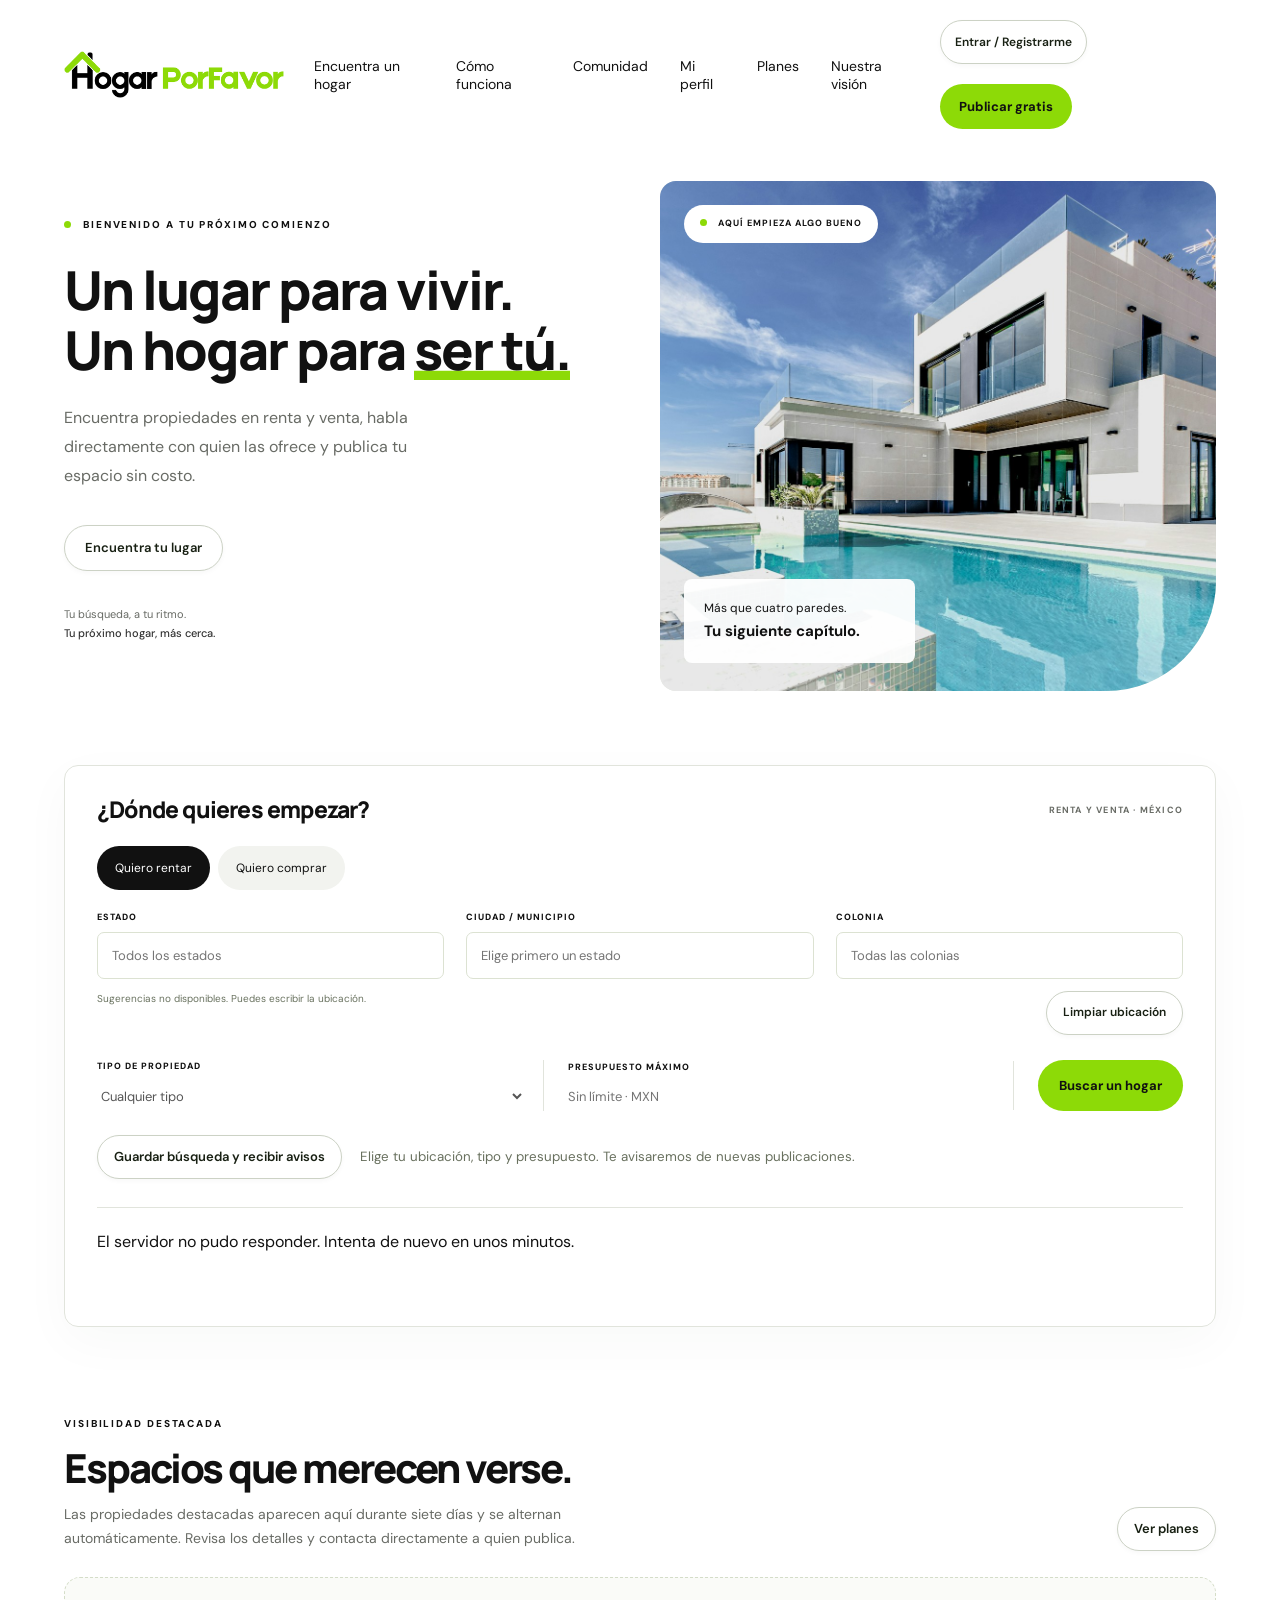
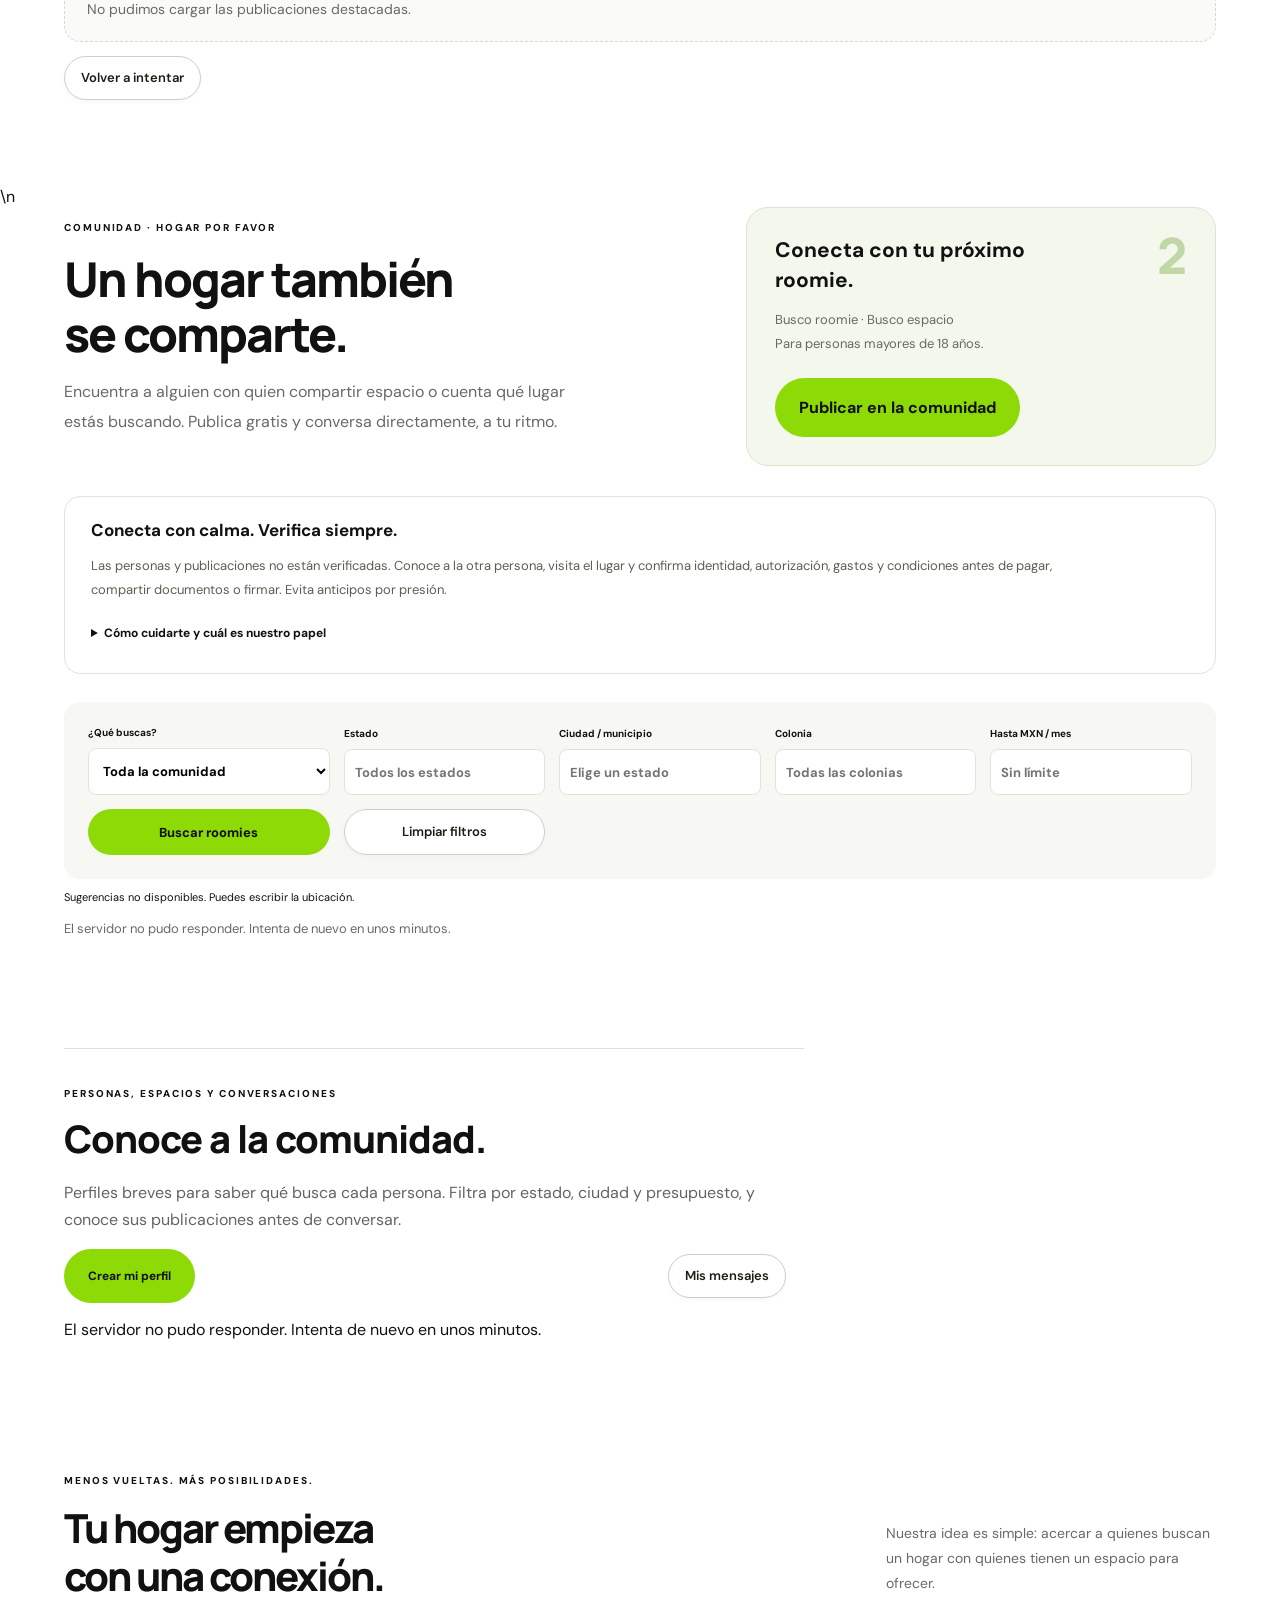
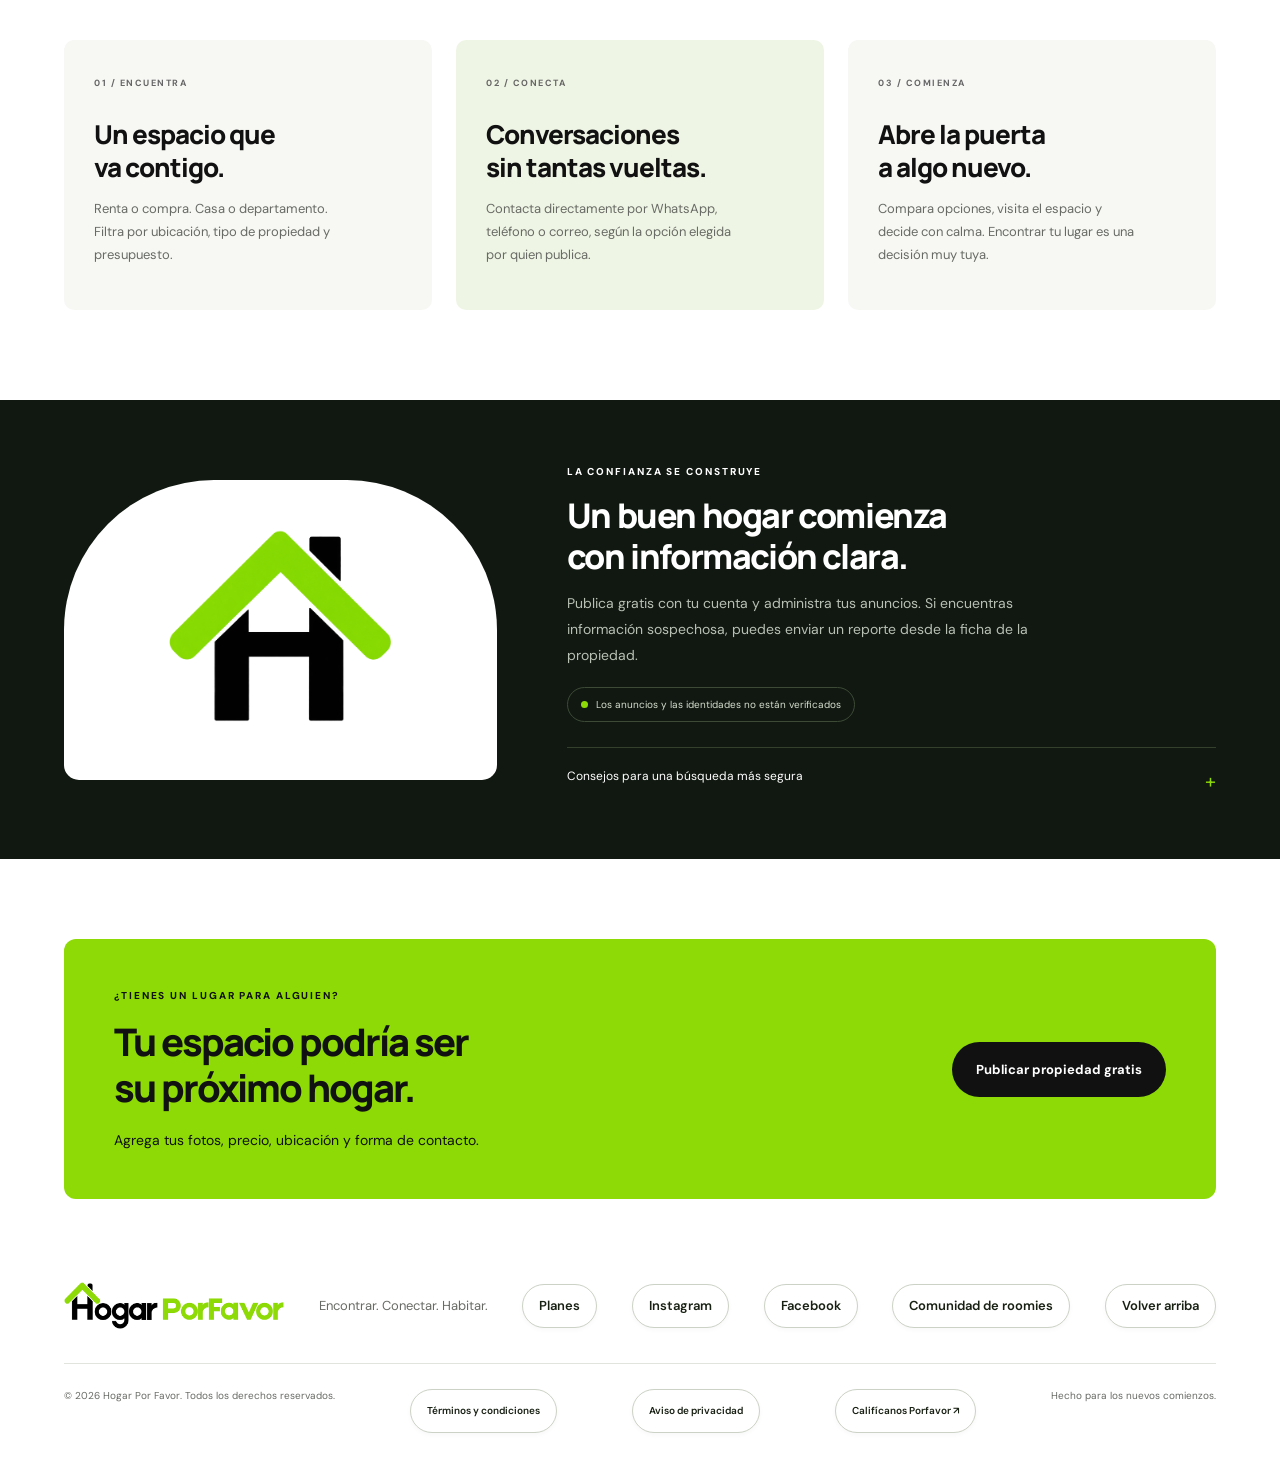
==== commit 78fc79b2: "Polish homepage empty states and footer" ====
--- a/index.html
+++ b/index.html
@@ -6,7 +6,7 @@
   <meta name="description" content="Un nuevo espacio para encontrar y ofrecer un hogar en México. Conoce Hogar Por Favor: vivienda, cercanía y trato directo.">
   <meta name="theme-color" content="#8DDA07"><link rel="icon" type="image/png" sizes="96x96" href="favicon.png?v=5"><link rel="canonical" href="https://hogarporfavor.com/">
   <meta property="og:title" content="Hogar Por Favor · Tu próximo comienzo"><meta property="og:description" content="Encontrar un hogar debería sentirse así de simple."><meta property="og:image" content="https://hogarporfavor.com/hogar.jpg">
-  <link rel="stylesheet" href="style.css?v=38"><script src="unsaved.js?v=2" defer></script><script src="feedback.js?v=2" defer></script><script src="busy-ui.js?v=3" defer></script><script src="app-fixed.js?v=2" defer></script><script src="featured.js?v=1" defer></script><script src="favorites.js?v=2" defer></script><script src="places.js?v=3" defer></script><script src="saved-searches.js?v=7" defer></script><script src="hero.js?v=3" defer></script><script src="roomies.js?v=1" defer></script><script src="community.js?v=5" defer></script>
+  <link rel="stylesheet" href="style.css?v=39"><script src="unsaved.js?v=2" defer></script><script src="feedback.js?v=2" defer></script><script src="busy-ui.js?v=3" defer></script><script src="app-fixed.js?v=3" defer></script><script src="featured.js?v=1" defer></script><script src="favorites.js?v=2" defer></script><script src="places.js?v=3" defer></script><script src="saved-searches.js?v=7" defer></script><script src="hero.js?v=3" defer></script><script src="roomies.js?v=3" defer></script><script src="community.js?v=6" defer></script>
 <script src="property-stats.js?v=4" defer></script><script src="stats-chart.js?v=2" defer></script><script src="drafts.js?v=3" defer></script><link rel="stylesheet" href="/interactions-v2.css?v=1"><link rel="stylesheet" href="/featured.css?v=1"></head>
 <body>
 <a class="skip" href="#contenido">Saltar al contenido</a>
@@ -18,7 +18,7 @@
 <section class="trust" id="confianza"><div class="trust-mark"><img src="house-mark.png" alt="Símbolo de Hogar Por Favor: una H con techo verde"></div><div><span class="eyebrow">LA CONFIANZA SE CONSTRUYE</span><h2>Un buen hogar comienza<br>con información clara.</h2><p>Publica gratis con tu cuenta y administra tus anuncios. Si encuentras información sospechosa, puedes enviar un reporte desde la ficha de la propiedad.</p><div class="status-pill"><span class="dot"></span> Los anuncios y las identidades no están verificados</div><details><summary>Consejos para una búsqueda más segura <span>+</span></summary><p>Tómate el tiempo de conocer el lugar y a quien lo ofrece. Confirma que tenga autorización para rentarlo o venderlo, revisa las condiciones y valida los documentos antes de pagar o firmar. Si algo no te queda claro, busca asesoría de una persona de confianza. Evita anticipos por presión y nunca compartas contraseñas ni códigos de acceso. Cada persona es responsable de comprobar la información y decidir con quién y bajo qué condiciones acuerda. Hogar Por Favor facilita el contacto; no verifica los anuncios ni interviene en pagos o contratos.</p></details></div></section>
 <section class="cta"><div><span class="eyebrow">¿TIENES UN LUGAR PARA ALGUIEN?</span><h2>Tu espacio podría ser<br>su próximo hogar.</h2><p>Agrega tus fotos, precio, ubicación y forma de contacto.</p></div><button class="button dark" data-open>Publicar propiedad gratis </button></section>
 </main>
-<footer><div class="footer-top"><a class="brand" href="#"><img src="logo.png?v=2" width="220" height="50" alt="Hogar Por Favor"></a><p>Encontrar. Conectar. Habitar.</p><a href="planes.html" class="text-link">Planes</a><a class="text-link" href="https://www.instagram.com/hogarporfavor/" target="_blank" rel="noopener noreferrer" aria-label="Instagram de Hogar Por Favor">Instagram</a><a class="text-link" href="https://www.facebook.com/profile.php?id=61595857872720" target="_blank" rel="noopener noreferrer" aria-label="Facebook de Hogar Por Favor">Facebook</a><a href="#comunidad" class="text-link footer-community-link">Comunidad de roomies</a><a href="#contenido" class="text-link">Volver arriba</a></div><div class="footer-bottom"><span>© <span id="year">2026</span> Hogar Por Favor · Hogar Por Favor</span><a class="plain" href="terminos.html">Términos y condiciones</a><a class="plain" href="privacidad.html">Aviso de privacidad</a><a class="plain partner-project-link" href="https://calificanosporfavor.com" target="_blank" rel="noopener noreferrer">Califícanos Porfavor ↗</a><span>Hecho para los nuevos comienzos.</span></div></footer>
+<footer><div class="footer-top"><a class="brand" href="#"><img src="logo.png?v=2" width="220" height="50" alt="Hogar Por Favor"></a><p>Encontrar. Conectar. Habitar.</p><a href="planes.html" class="text-link">Planes</a><a class="text-link" href="https://www.instagram.com/hogarporfavor/" target="_blank" rel="noopener noreferrer" aria-label="Instagram de Hogar Por Favor">Instagram</a><a class="text-link" href="https://www.facebook.com/profile.php?id=61595857872720" target="_blank" rel="noopener noreferrer" aria-label="Facebook de Hogar Por Favor">Facebook</a><a href="#comunidad" class="text-link footer-community-link">Comunidad de roomies</a><a href="#contenido" class="text-link">Volver arriba</a></div><div class="footer-bottom"><span>© <span id="year">2026</span> Hogar Por Favor. Todos los derechos reservados.</span><a class="plain" href="terminos.html">Términos y condiciones</a><a class="plain" href="privacidad.html">Aviso de privacidad</a><a class="plain partner-project-link" href="https://calificanosporfavor.com" target="_blank" rel="noopener noreferrer">Califícanos Porfavor ↗</a><span>Hecho para los nuevos comienzos.</span></div></footer>
 
 <div id="toast" role="status" class="toast" hidden></div>
 <dialog id="auth-dialog" aria-labelledby="auth-title"><button class="close" aria-label="Cerrar" data-close>×</button><span class="eyebrow">BIENVENIDO A HOGAR POR FAVOR</span><h2 id="auth-title">Tu próximo comienzo.</h2><div class="auth-tabs"><button type="button" data-auth="login" class="selected">Entrar</button><button type="button" data-auth="register">Crear cuenta gratis</button></div><form id="auth-form"><label id="name-label" hidden>Tu nombre<input name="name" maxlength="70" autocomplete="name"></label><label>Correo electrónico<input type="email" name="email" required maxlength="254" autocomplete="email"></label><label id="recovery-label" hidden>Código de recuperación<input name="code" minlength="32" maxlength="32" autocomplete="off"></label><label id="password-wrapper"><span id="password-label">Contraseña</span><input name="password" type="password" required maxlength="72" autocomplete="current-password"><small id="password-help" hidden>Mínimo 12 caracteres. Usa una contraseña que no uses en otros sitios.</small></label><label id="privacy-check" class="check-label" hidden><input type="checkbox" name="privacy"><span>He leído el <a href="privacidad.html" target="_blank" rel="noopener">aviso de privacidad</a>. Mi correo de acceso no se publica automáticamente.</span></label><label id="terms-check" class="check-label" hidden><input type="checkbox" name="terms" value="1"><span>Tengo al menos 18 años y he leído y acepto los <a href="terminos-2026-11-01-v2.html" target="_blank" rel="noopener">términos y condiciones</a> (versión 2026-11-01.2).</span></label><input type="hidden" name="terms_version" value="2026-11-01.2"><a class="plain" href="privacidad.html" target="_blank" rel="noopener">Leer aviso de privacidad </a><button class="button full" type="submit" id="auth-submit">Entrar </button><p class="form-status" id="auth-status" role="status"></p><button type="button" class="plain" data-auth="forgot">Olvidé mi contraseña</button><br><button type="button" class="plain legacy-recovery" data-auth="recover">Usar un código de respaldo anterior</button></form></dialog>
--- a/style.css
+++ b/style.css
@@ -86,3 +86,6 @@
 /* Perfil personal a pantalla completa */
 .profile-dialog{width:100vw;max-width:none;height:100dvh;max-height:100dvh;margin:0;padding:0;border-radius:0;overflow:auto;overscroll-behavior:contain;background:#f7f8f4}.profile-dialog::backdrop{background:#f7f8f4;backdrop-filter:none}.profile-page-topbar{position:sticky;top:0;z-index:10;display:flex;justify-content:space-between;align-items:center;padding:16px max(22px,calc((100% - 1180px)/2));background:#ffffffed;border-bottom:1px solid var(--line);backdrop-filter:blur(14px)}.profile-page-topbar>div{display:flex;flex-direction:column;gap:5px}.profile-page-label{font-family:Manrope,Arial,sans-serif;font-weight:800;letter-spacing:.08em;font-size:14px}.profile-page-topbar .close{position:static;width:44px;height:44px;font-size:24px}.profile-page-body{max-width:1180px;margin:auto;padding:32px 24px 80px}.profile-hero-card{display:flex;align-items:center;gap:30px;padding:34px;background:white;border:1px solid var(--line);border-radius:22px;box-shadow:0 14px 45px #1923130a}.profile-avatar-wrap{width:132px;height:132px;flex:0 0 132px;display:grid;place-items:center;overflow:hidden;border-radius:50%;background:#eaf5d8;color:#456f0b;font:800 56px Manrope,Arial,sans-serif}.profile-avatar-wrap img{width:100%;height:100%;object-fit:cover}.profile-identity{min-width:0}.profile-identity h2{margin:7px 0;font-size:34px}.profile-identity>strong{font-size:16px}.profile-identity p{margin:8px 0}.profile-bio{max-width:680px;line-height:1.7}.profile-visibility{font-size:12px;color:#526444}.profile-hero-actions{display:flex;align-items:center;gap:18px;flex-wrap:wrap;margin-top:18px}.profile-hero-actions .plain{background:#fff;border:1px solid var(--line);padding:12px 16px;border-radius:8px;text-decoration:none;font-weight:600}.profile-jump-nav{position:sticky;top:77px;z-index:8;display:flex;gap:8px;overflow:auto;margin:18px 0;padding:10px;background:#ffffffef;border:1px solid var(--line);border-radius:14px;scrollbar-width:thin;backdrop-filter:blur(12px)}.profile-jump-nav button{flex:0 0 auto;border:0;background:#f3f5ef;padding:11px 15px;border-radius:9px;font-size:12px;font-weight:700;color:#26301d}.profile-jump-nav button:hover,.profile-jump-nav button:focus-visible{background:var(--lime)}.profile-content-section{scroll-margin-top:150px;margin:24px 0;padding:28px;background:white;border:1px solid var(--line);border-radius:18px}.profile-content-section>h3{font-size:23px;letter-spacing:-.6px;margin:0 0 20px}.social-avatar-preview{display:block;width:104px;height:104px;object-fit:cover;border-radius:50%;border:3px solid #e6f2d3;margin:15px 0}.profile-dialog #email-account-status{margin:16px 0}.profile-dialog .profile-content-section .my-properties-section{margin:0}.profile-dialog .profile-content-section .favorites-heading{margin-bottom:12px}
 @media(max-width:700px){.profile-page-topbar{padding:12px 18px}.profile-page-body{padding:18px 14px 50px}.profile-hero-card{align-items:flex-start;gap:15px;padding:20px 16px;border-radius:16px}.profile-avatar-wrap{width:76px;height:76px;flex-basis:76px;font-size:34px}.profile-identity h2{font-size:25px;letter-spacing:-1px}.profile-identity>strong{font-size:14px}.profile-identity .eyebrow{font-size:8px}.profile-hero-actions{gap:8px}.profile-hero-actions .button{padding:13px 15px;font-size:12px}.profile-hero-actions .plain{padding:10px;font-size:11px}.profile-jump-nav{top:65px;margin:12px 0;padding:7px;border-radius:11px}.profile-jump-nav button{padding:10px 12px;font-size:11px}.profile-content-section{padding:19px 14px;margin:14px 0;border-radius:14px}.profile-content-section>h3{font-size:20px}.profile-dialog #email-account-status{font-size:12px}.profile-dialog .property-grid{grid-template-columns:1fr}}
+
+.results.is-empty{display:block;margin-top:24px;border:0;padding:0}.results.is-empty .property-empty{display:flex;align-items:center;justify-content:space-between;gap:24px;padding:27px 30px;border:1px solid #e1e5db;border-radius:18px;background:linear-gradient(115deg,#f8faf5,#f2f7e9)}.results.is-empty .property-empty>div:first-child{max-width:680px}.results.is-empty .property-empty h3{margin:9px 0 7px;font:800 clamp(20px,2.2vw,27px)/1.2 Manrope,Arial,sans-serif;letter-spacing:-.7px}.results.is-empty .property-empty p{margin:0;color:#62675c;font-size:14px;line-height:1.7}.empty-actions{display:flex;flex-wrap:wrap;align-items:center;justify-content:flex-end;gap:9px}.empty-actions .button,.empty-actions .plain{min-height:46px;padding:12px 17px;white-space:nowrap}
+@media(max-width:700px){.results.is-empty .property-empty{align-items:flex-start;flex-direction:column;padding:22px 20px;gap:16px}.empty-actions{width:100%;justify-content:stretch}.empty-actions>*{flex:1 1 100%;justify-content:center}.results.is-empty .property-empty p{font-size:13px}}
